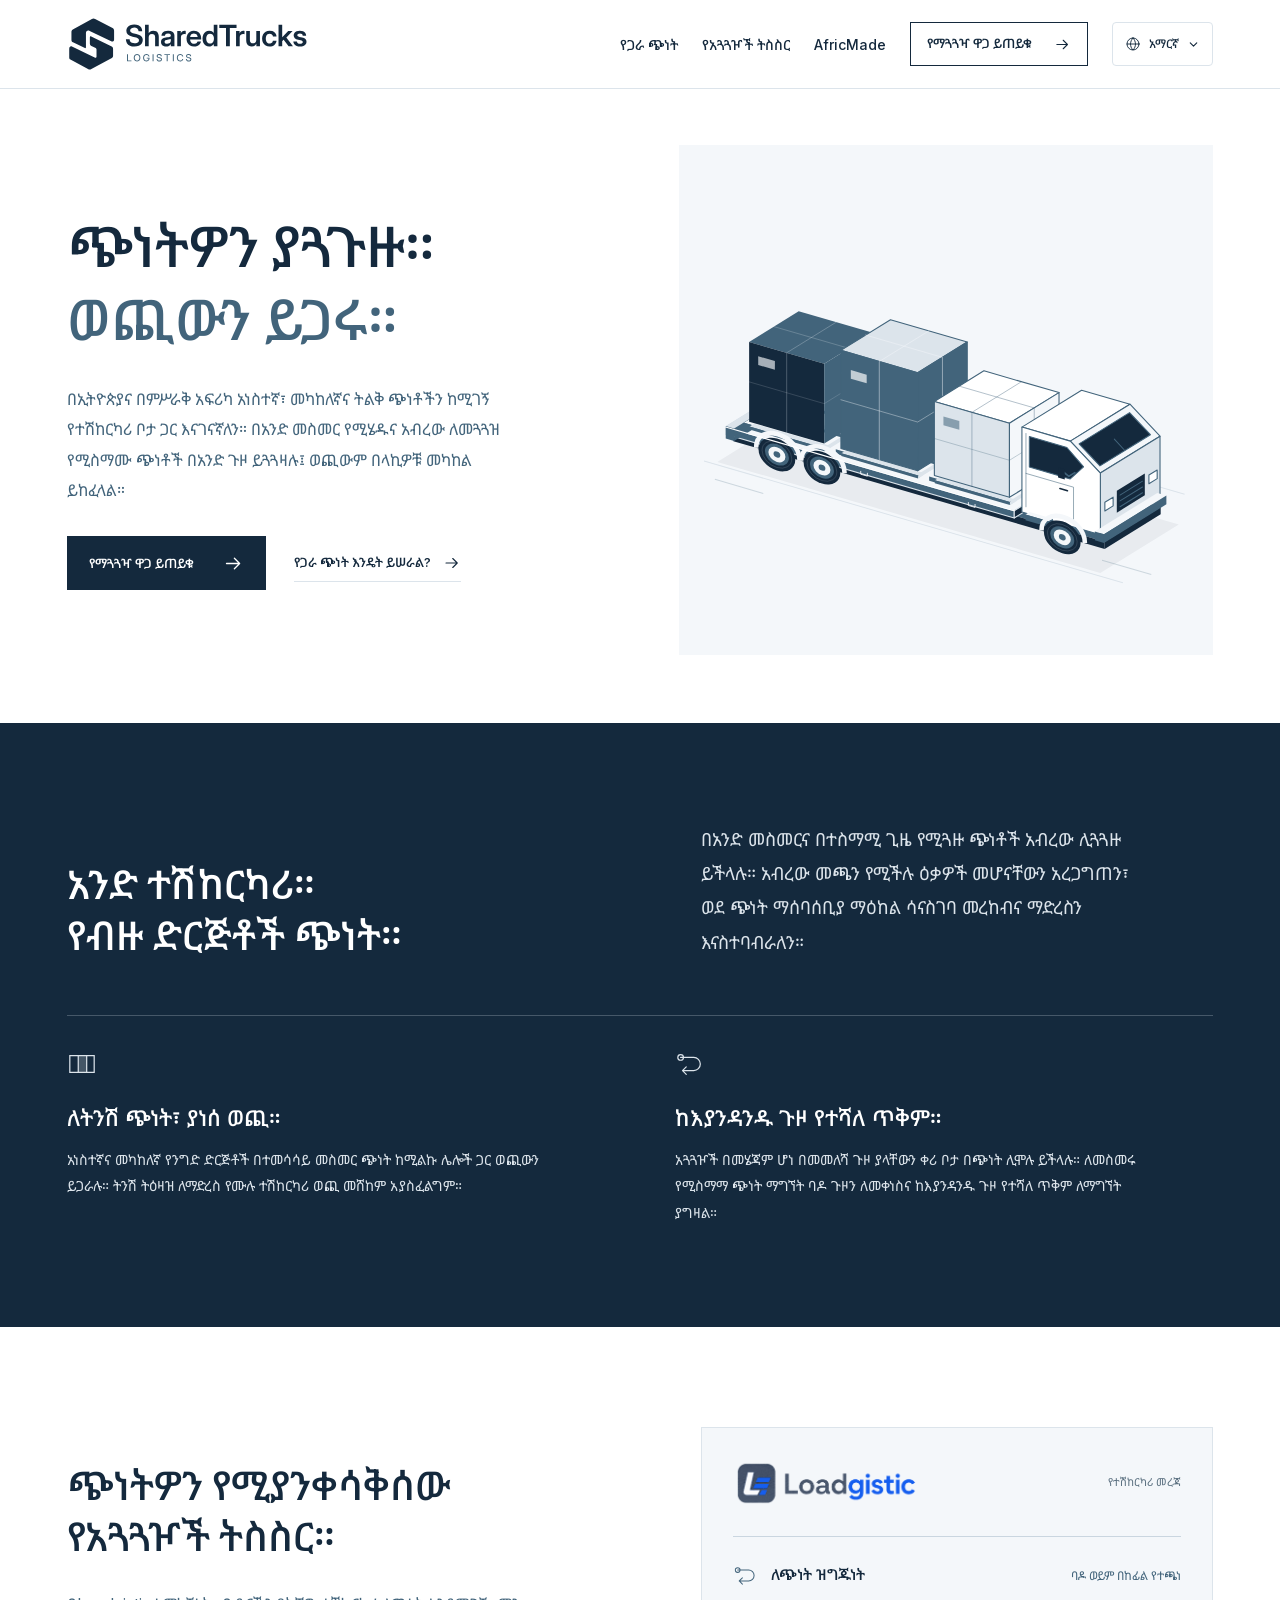
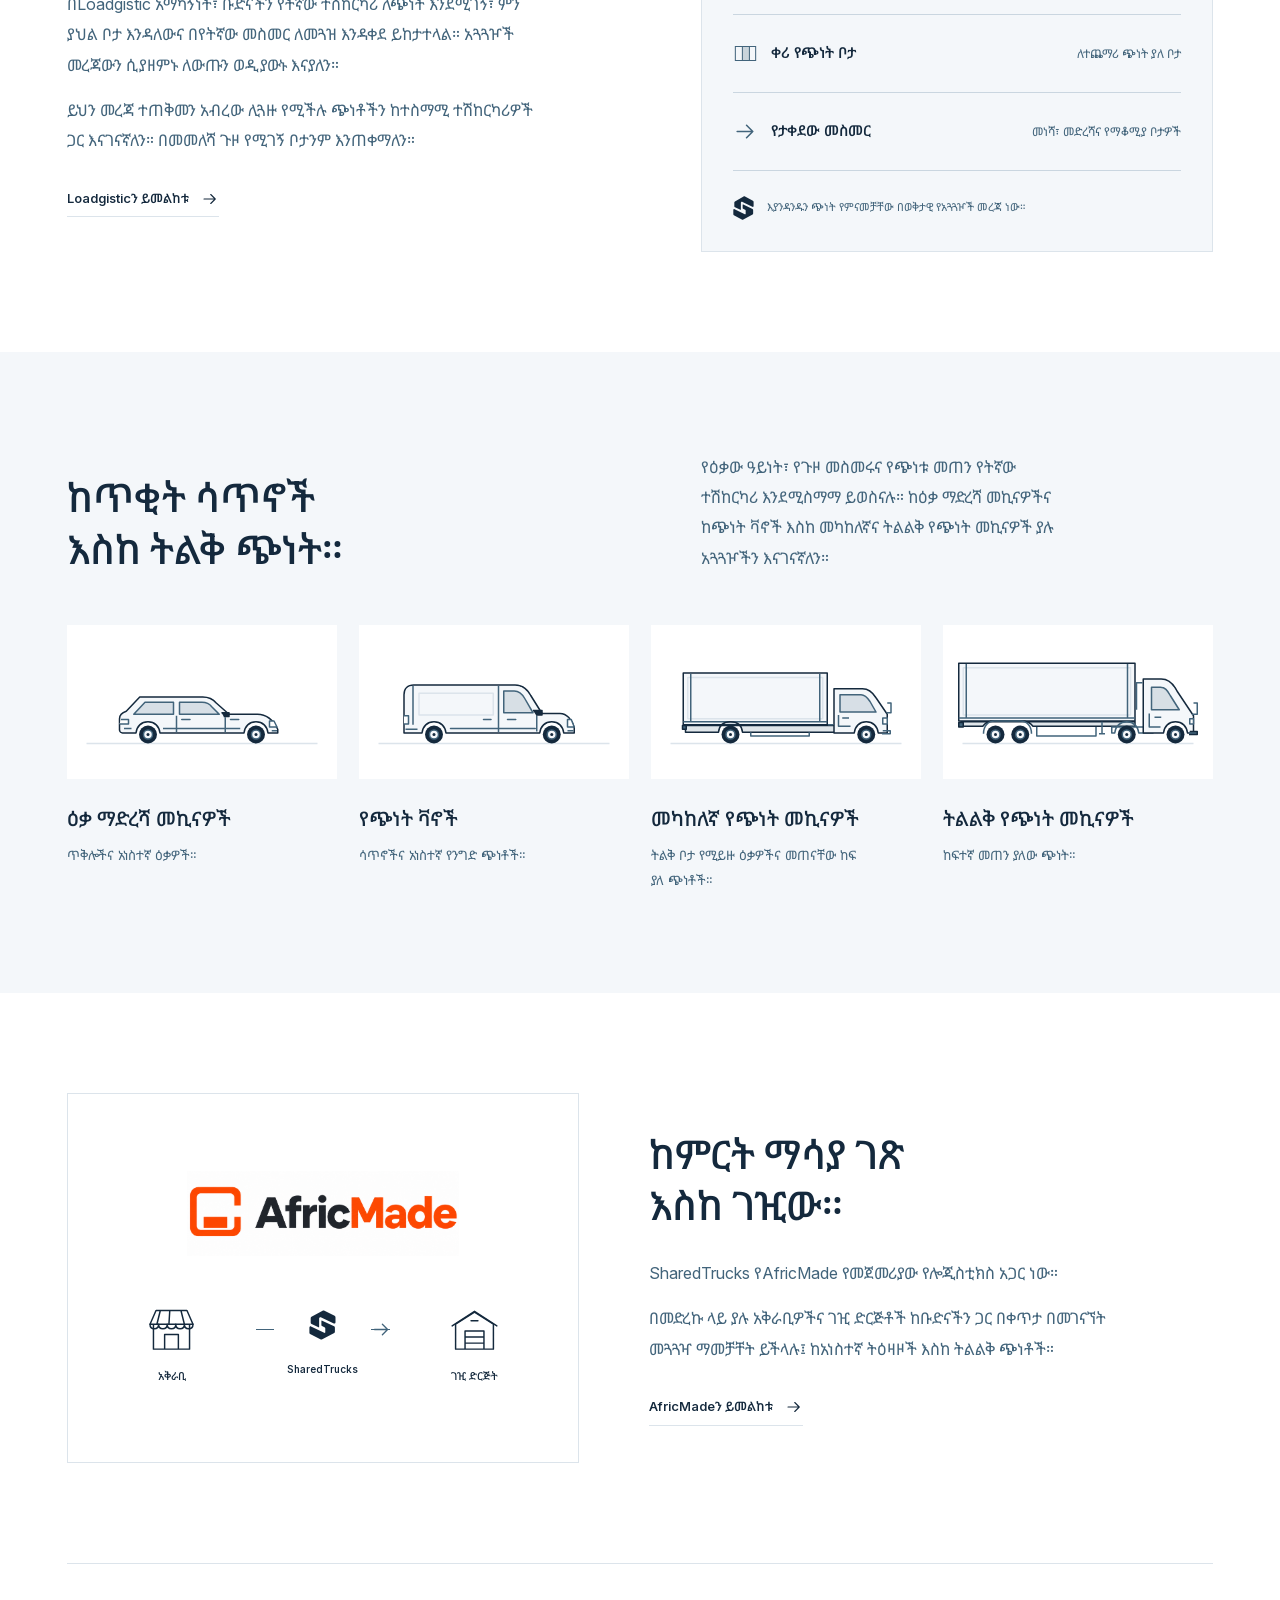
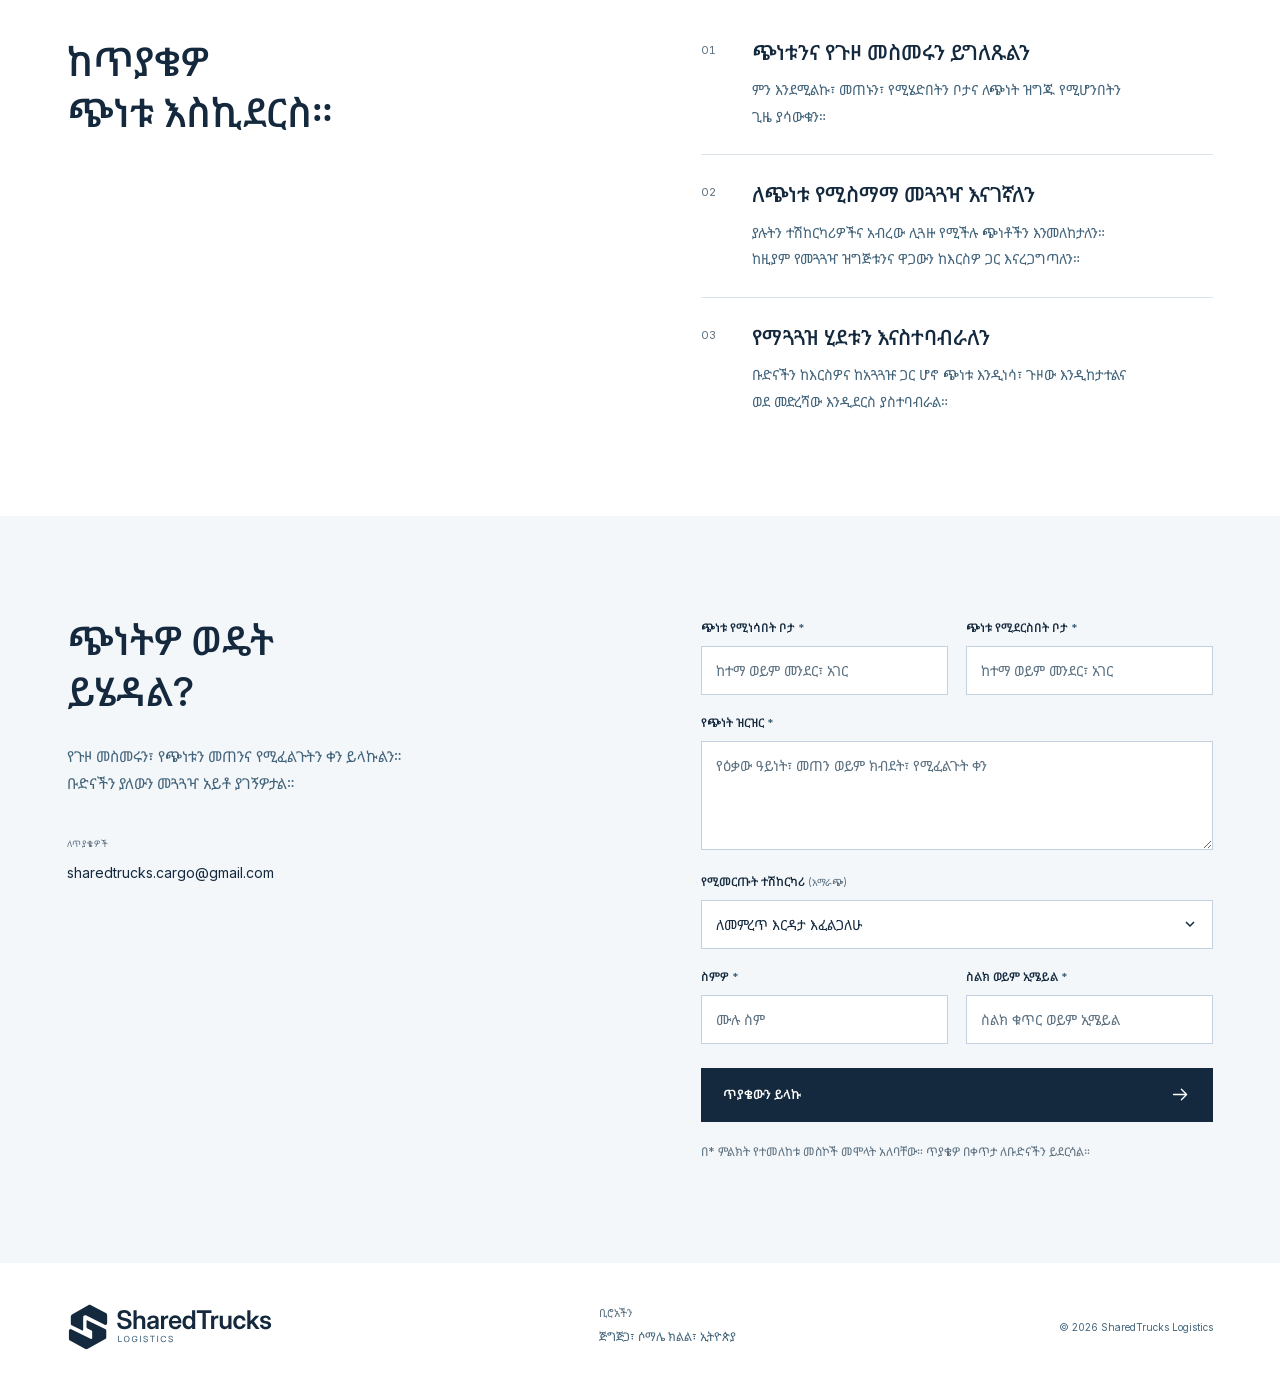
==== am/index.html @ f4285141 "Add Amharic and Afaan Oromoo pages with accessible language switching and localized forms" ====
<!doctype html>
<html lang="am" dir="ltr">
<head>
  <meta charset="utf-8">
  <meta name="viewport" content="width=device-width, initial-scale=1">
  <meta name="theme-color" content="#14293d">
  <meta name="description" content="በኢትዮጵያና በምሥራቅ አፍሪካ የጋራ ጭነት ማጓጓዣ። SharedTrucks አብረው ሊጓዙ የሚችሉ ጭነቶችን ከሚገኝ የተሽከርካሪ ቦታ ጋር በማገናኘት፣ የንግድ ድርጅቶች የማጓጓዣ ወጪን እንዲጋሩ ያስችላል።">
  <meta name="color-scheme" content="light">
  <meta property="og:type" content="website">
  <meta property="og:title" content="SharedTrucks Logistics — ጭነትዎን ያጓጉዙ። ወጪውን ይጋሩ።">
  <meta property="og:description" content="አብረው የሚጓዙ ጭነቶች። የሚጋሩት የማጓጓዣ ወጪ። በኢትዮጵያና በምሥራቅ አፍሪካ ጭነት የሚያንቀሳቅስ የአጓጓዦች ትስስር።">
  <meta property="og:url" content="https://sharedtrucks.com/am/">
  <meta property="og:locale" content="am_ET">
  <title>SharedTrucks Logistics — በምሥራቅ አፍሪካ የጋራ ጭነት ማጓጓዣ</title>
  <link rel="canonical" href="https://sharedtrucks.com/am/">
  <link rel="icon" href="../favicon.ico?v=refined-s-v2" sizes="16x16 32x32 48x48">
  <link rel="icon" href="../assets/favicon-32.png?v=refined-s-v2" type="image/png" sizes="32x32">
  <link rel="icon" href="../assets/favicon-s.svg" type="image/svg+xml" sizes="any">
  <link rel="apple-touch-icon" href="../apple-touch-icon.png?v=refined-s-v2" sizes="180x180">
  <link rel="manifest" href="../site.webmanifest?v=refined-s-v2">
  <meta name="apple-mobile-web-app-title" content="SharedTrucks">
  <link rel="preload" href="../assets/inter-variable.woff2" as="font" type="font/woff2" crossorigin>
  <link rel="preload" href="../assets/shared-truck-hero.svg" as="image" fetchpriority="high">
  <link rel="stylesheet" href="../styles.css?v=20261026-languages">
  <script type="application/json" id="site-copy">{"nav.open": "ማውጫውን ይክፈቱ", "nav.close": "ማውጫውን ይዝጉ", "validation.required": "እባክዎ ይህን መስክ ይሙሉ።", "validation.email": "እባክዎ ትክክለኛ የኢሜይል አድራሻ ያስገቡ።", "validation.invalid": "እባክዎ በዚህ መስክ ያስገቡትን መረጃ ያረጋግጡ።", "validation.tooLong": "እባክዎ ያስገቡትን ጽሑፍ ያሳጥሩ።", "form.check": "እባክዎ ምልክት የተደረገባቸውን መስኮች ያረጋግጡ።", "form.sendingButton": "እየተላከ ነው…", "form.unavailable": "የጥያቄ መላኪያ ቅጹ ለጊዜው አይሠራም። እባክዎ ቆይተው ይሞክሩ።", "validation.contact": "ልናገኝዎ የምንችልበትን ስልክ ቁጥር ወይም ኢሜይል ያስገቡ።", "form.vehicleFallback": "ለጭነቴ የሚስማማ ተሽከርካሪ ይምከሩኝ", "form.sending": "ጥያቄዎ እየተላከ ነው…", "form.success": "ጥያቄዎ ተልኳል። ቡድናችን ያገኝዎታል።", "form.setupError": "ጥያቄዎ አልተላከም። ቅጹ መልዕክቶችን ለመቀበል ገና አልተዘጋጀም። እባክዎ ቆይተው ይሞክሩ።", "form.error": "ጥያቄዎ መድረሱን ማረጋገጥ አልቻልንም። ያስገቡት መረጃ በቅጹ ውስጥ አለ። እባክዎ እንደገና ይሞክሩ።", "form.send": "ጥያቄውን ይላኩ"}</script><script src="../languages.js?v=20261026-languages" defer></script><script src="../site-config.js" defer></script>
  <script src="../script.js?v=20261026-languages" defer></script>
<link rel="alternate" hreflang="en" href="https://sharedtrucks.com/"><meta property="og:locale:alternate" content="en_US"><link rel="alternate" hreflang="am" href="https://sharedtrucks.com/am/"><link rel="alternate" hreflang="om" href="https://sharedtrucks.com/om/"><meta property="og:locale:alternate" content="om_ET"><link rel="alternate" hreflang="x-default" href="https://sharedtrucks.com/"><link rel="stylesheet" href="../languages.css?v=20261026-languages"><link rel="preload" href="../assets/noto-sans-ethiopic.woff" as="font" type="font/woff" crossorigin=""></head>
<body>
  <a class="skip-link" href="#main">ወደ ዋናው ይዘት ይሂዱ</a>
  <svg class="svg-definitions" xmlns="http://www.w3.org/2000/svg" aria-hidden="true">
    <symbol id="arrow-right" viewbox="0 0 24 24"><path d="M4 12h15m-6-6 6 6-6 6" fill="none" stroke="currentColor" stroke-width="1.5" stroke-linecap="round" stroke-linejoin="round"></path></symbol>
    <symbol id="space-icon" viewbox="0 0 32 32"><path d="M3 7h26v18H3zM12 7v18M21 7v18" fill="none" stroke="currentColor" stroke-width="1.3"></path><path d="M12 7h9v18h-9z" fill="currentColor" opacity=".24"></path></symbol>
    <symbol id="route-icon" viewbox="0 0 32 32"><path d="M6 9h14a7 7 0 0 1 0 14H8m4-4-4 4 4 4" fill="none" stroke="currentColor" stroke-width="1.3" stroke-linecap="round" stroke-linejoin="round"></path><circle cx="6" cy="9" r="3" fill="none" stroke="currentColor" stroke-width="1.3"></circle></symbol>
    <symbol id="team-icon" viewbox="0 0 32 32"><circle cx="12" cy="10" r="4" fill="none" stroke="currentColor" stroke-width="1.3"></circle><path d="M3 26v-3a9 9 0 0 1 18 0v3M22 7a4 4 0 0 1 0 8m3 4a8 8 0 0 1 4 7" fill="none" stroke="currentColor" stroke-width="1.3" stroke-linecap="round"></path></symbol>
  </svg>

  <header class="site-header">
    <div class="container header-inner">
      <a class="brand" href="#top" aria-label="የSharedTrucks Logistics ዋና ገጽ"><img src="../assets/logo.svg?v=refined-s-v2" width="329" height="84" alt="SharedTrucks Logistics"></a>
      <nav id="primary-nav" class="primary-nav" aria-label="ዋና ማውጫ">
        <a href="#shared-truckload">የጋራ ጭነት</a>
        <a href="#network">የአጓጓዦች ትስስር</a>
        <a href="#africmade">AfricMade</a>
        <a class="button button-small button-outline" href="#quote">የማጓጓዣ ዋጋ ይጠይቁ <svg class="arrow" aria-hidden="true"><use href="#arrow-right"></use></svg></a>
      </nav>
    <details class="language-switcher" data-language-switcher>
      <summary aria-label="ቋንቋ ይምረጡ: አማርኛ"><svg class="language-globe" viewbox="0 0 24 24" fill="none" aria-hidden="true"><circle cx="12" cy="12" r="9"></circle><path d="M3 12h18M12 3c5 5 5 13 0 18-5-5-5-13 0-18Z"></path></svg><span class="language-current" lang="am">አማርኛ</span><svg class="language-chevron" viewbox="0 0 16 16" fill="none" aria-hidden="true"><path d="m4 6 4 4 4-4"></path></svg></summary>
      <div class="language-options" aria-label="ቋንቋ ይምረጡ"><a href="../" lang="en" hreflang="en" data-language-link="en"><span>English</span><svg viewbox="0 0 20 20" fill="none" aria-hidden="true"><path d="m4 10 4 4 8-8"></path></svg></a><a href="../am/" lang="am" hreflang="am" data-language-link="am" aria-current="page"><span>አማርኛ</span><svg viewbox="0 0 20 20" fill="none" aria-hidden="true"><path d="m4 10 4 4 8-8"></path></svg></a><a href="../om/" lang="om" hreflang="om" data-language-link="om"><span>Afaan Oromoo</span><svg viewbox="0 0 20 20" fill="none" aria-hidden="true"><path d="m4 10 4 4 8-8"></path></svg></a></div>
    </details><button id="nav-toggle" class="nav-toggle" type="button" aria-expanded="false" aria-controls="primary-nav" aria-label="ማውጫውን ይክፈቱ"><span></span><span></span></button>
      </div>
  </header>

  <main id="main">
    <section id="top" class="hero" aria-labelledby="hero-title">
      <div class="container hero-grid">
        <div class="hero-copy">
          <h1 id="hero-title">ጭነትዎን ያጓጉዙ።<br><span>ወጪውን ይጋሩ።</span></h1>
          <p class="hero-description">በኢትዮጵያና በምሥራቅ አፍሪካ አነስተኛ፣ መካከለኛና ትልቅ ጭነቶችን ከሚገኝ የተሽከርካሪ ቦታ ጋር እናገናኛለን። በአንድ መስመር የሚሄዱና አብረው ለመጓጓዝ የሚስማሙ ጭነቶች በአንድ ጉዞ ይጓጓዛሉ፤ ወጪውም በላኪዎቹ መካከል ይከፈላል።</p>
          <div class="hero-actions">
            <a class="button" href="#quote">የማጓጓዣ ዋጋ ይጠይቁ <svg class="arrow" aria-hidden="true"><use href="#arrow-right"></use></svg></a>
            <a class="text-link" href="#shared-truckload">የጋራ ጭነት እንዴት ይሠራል? <svg class="arrow" aria-hidden="true"><use href="#arrow-right"></use></svg></a>
          </div>
        </div>
        <figure class="hero-art">
          <img src="../assets/shared-truck-hero.svg" width="640" height="520" alt="የሦስት የተለያዩ ላኪዎች ጭነት በአንድ የጭነት መኪና ላይ" fetchpriority="high" decoding="async">
        </figure>
      </div>
    </section>

    <section id="shared-truckload" class="shared-section section" aria-labelledby="shared-title">
      <div class="container">
        <div class="shared-intro">
          <div>
            <h2 id="shared-title">አንድ ተሽከርካሪ።<br>የብዙ ድርጅቶች ጭነት።</h2>
          </div>
          <p class="shared-description">በአንድ መስመርና በተስማሚ ጊዜ የሚጓዙ ጭነቶች አብረው ሊጓጓዙ ይችላሉ። አብረው መጫን የሚችሉ ዕቃዎች መሆናቸውን አረጋግጠን፣ ወደ ጭነት ማሰባሰቢያ ማዕከል ሳናስገባ መረከብና ማድረስን እናስተባብራለን።</p>
        </div>
        <div class="benefit-grid">
          <article>
            <svg class="benefit-icon" aria-hidden="true"><use href="#space-icon"></use></svg>
            <h3>ለትንሽ ጭነት፣ ያነሰ ወጪ።</h3>
            <p>አነስተኛና መካከለኛ የንግድ ድርጅቶች በተመሳሳይ መስመር ጭነት ከሚልኩ ሌሎች ጋር ወጪውን ይጋራሉ። ትንሽ ትዕዛዝ ለማድረስ የሙሉ ተሽከርካሪ ወጪ መሸከም አያስፈልግም።</p>
          </article>
          <article>
            <svg class="benefit-icon" aria-hidden="true"><use href="#route-icon"></use></svg>
            <h3>ከእያንዳንዱ ጉዞ የተሻለ ጥቅም።</h3>
            <p>አጓጓዦች በመሄጃም ሆነ በመመለሻ ጉዞ ያላቸውን ቀሪ ቦታ በጭነት ሊሞሉ ይችላሉ። ለመስመሩ የሚስማማ ጭነት ማግኘት ባዶ ጉዞን ለመቀነስና ከእያንዳንዱ ጉዞ የተሻለ ጥቅም ለማግኘት ያግዛል።</p>
          </article>
        </div>
      </div>
    </section>

    <section id="network" class="network-section section" aria-labelledby="network-title">
      <div class="container network-grid">
        <div class="network-copy">
          <h2 id="network-title">ጭነትዎን የሚያንቀሳቅሰው<br>የአጓጓዦች ትስስር።</h2>
          <p>በLoadgistic አማካኝነት፣ ቡድናችን የትኛው ተሽከርካሪ ለጭነት እንደሚገኝ፣ ምን ያህል ቦታ እንዳለውና በየትኛው መስመር ለመጓዝ እንዳቀደ ይከታተላል። አጓጓዦች መረጃውን ሲያዘምኑ ለውጡን ወዲያውኑ እናያለን።</p>
          <p>ይህን መረጃ ተጠቅመን አብረው ሊጓዙ የሚችሉ ጭነቶችን ከተስማሚ ተሽከርካሪዎች ጋር እናገናኛለን። በመመለሻ ጉዞ የሚገኝ ቦታንም እንጠቀማለን።</p>
          <a class="text-link" href="https://loadgistic.com/" target="_blank" rel="noopener noreferrer" aria-label="Loadgisticን ይመልከቱ (በአዲስ ትር ይከፈታል)">Loadgisticን ይመልከቱ <svg class="arrow" aria-hidden="true"><use href="#arrow-right"></use></svg></a>
        </div>
        <figure class="capacity-panel" aria-labelledby="capacity-caption">
          <div class="capacity-panel-head"><img src="../assets/loadgistic-logo.webp" width="1510" height="390" alt="Loadgistic" loading="lazy"><span>የተሽከርካሪ መረጃ</span></div>
          <dl class="capacity-fields">
            <div><dt><svg aria-hidden="true"><use href="#route-icon"></use></svg>ለጭነት ዝግጁነት</dt><dd>ባዶ ወይም በከፊል የተጫነ</dd></div>
            <div><dt><svg aria-hidden="true"><use href="#space-icon"></use></svg>ቀሪ የጭነት ቦታ</dt><dd>ለተጨማሪ ጭነት ያለ ቦታ</dd></div>
            <div><dt><svg aria-hidden="true"><use href="#arrow-right"></use></svg>የታቀደው መስመር</dt><dd>መነሻ፣ መድረሻና የማቆሚያ ቦታዎች</dd></div>
          </dl>
          <figcaption id="capacity-caption"><img src="../assets/logo-mark.svg" width="272" height="308" alt="" loading="lazy"><span>እያንዳንዱን ጭነት የምናመቻቸው በወቅታዊ የአጓጓዦች መረጃ ነው።</span></figcaption>
        </figure>
      </div>
    </section>

    <section id="vehicles" class="vehicles-section section" aria-labelledby="vehicles-title">
      <div class="container">
        <div class="section-intro">
          <div>
            <h2 id="vehicles-title">ከጥቂት ሳጥኖች<br>እስከ ትልቅ ጭነት።</h2>
          </div>
          <p>የዕቃው ዓይነት፣ የጉዞ መስመሩና የጭነቱ መጠን የትኛው ተሽከርካሪ እንደሚስማማ ይወስናሉ። ከዕቃ ማድረሻ መኪናዎችና ከጭነት ቫኖች እስከ መካከለኛና ትልልቅ የጭነት መኪናዎች ያሉ አጓጓዦችን እናገናኛለን።</p>
        </div>
        <div class="vehicle-grid">
          <article class="vehicle">
            <div class="vehicle-image"><img src="../assets/vehicle-car.svg" width="360" height="180" alt="ከጎን የተሳለ የዕቃ ማድረሻ መኪና" loading="lazy" decoding="async"></div>
            <h3>ዕቃ ማድረሻ መኪናዎች</h3><p>ጥቅሎችና አነስተኛ ዕቃዎች።</p>
          </article>
          <article class="vehicle">
            <div class="vehicle-image"><img src="../assets/vehicle-van.svg" width="360" height="180" alt="ከጎን የተሳለ የጭነት ቫን" loading="lazy" decoding="async"></div>
            <h3>የጭነት ቫኖች</h3><p>ሳጥኖችና አነስተኛ የንግድ ጭነቶች።</p>
          </article>
          <article class="vehicle">
            <div class="vehicle-image"><img src="../assets/vehicle-medium.svg" width="360" height="180" alt="ከጎን የተሳለ መካከለኛ የጭነት መኪና" loading="lazy" decoding="async"></div>
            <h3>መካከለኛ የጭነት መኪናዎች</h3><p>ትልቅ ቦታ የሚይዙ ዕቃዎችና መጠናቸው ከፍ ያለ ጭነቶች።</p>
          </article>
          <article class="vehicle">
            <div class="vehicle-image"><img src="../assets/vehicle-large.svg" width="360" height="180" alt="ከጎን የተሳለ ትልቅ የጭነት መኪና" loading="lazy" decoding="async"></div>
            <h3>ትልልቅ የጭነት መኪናዎች</h3><p>ከፍተኛ መጠን ያለው ጭነት።</p>
          </article>
        </div>
      </div>
    </section>

    <section id="africmade" class="commerce-section section" aria-labelledby="commerce-title">
      <div class="container commerce-grid">
        <div class="commerce-visual">
          <div class="commerce-brand"><img src="../assets/africmade-logo.webp" width="1942" height="809" alt="AfricMade" loading="lazy"></div>
          <div class="trade-route" aria-label="SharedTrucks በአቅራቢውና በገዢው ድርጅት መካከል መጓጓዣን ያስተባብራል">
            <div class="trade-party"><svg viewbox="0 0 64 64" aria-hidden="true"><path d="M11 27h42v29H11zM7 27l7-16h36l7 16M7 27h50M24 56V39h16v17M19 11l-4 16m15-16-1 16m14-16 4 16"></path><path d="M7 27c0 7 10 7 10 0 0 7 10 7 10 0 0 7 10 7 10 0 0 7 10 7 10 0 0 7 10 7 10 0"></path></svg><span>አቅራቢ</span></div>
            <div class="trade-connection"><span class="trade-line" aria-hidden="true"></span><div class="trade-carrier"><img src="../assets/logo-mark.svg" width="272" height="308" alt="" loading="lazy"><span>SharedTrucks</span></div><svg class="arrow" aria-hidden="true"><use href="#arrow-right"></use></svg></div>
            <div class="trade-party"><svg viewbox="0 0 64 64" aria-hidden="true"><path d="M10 56V27l22-14 22 14v29H10ZM21 56V35h22v21M21 42h22m-22 7h22M28 23h8"></path><path d="M6 29 32 12l26 17"></path></svg><span>ገዢ ድርጅት</span></div>
          </div>
        </div>
        <div class="commerce-copy">
          <h2 id="commerce-title">ከምርት ማሳያ ገጽ<br>እስከ ገዢው።</h2>
          <p>SharedTrucks የAfricMade የመጀመሪያው የሎጂስቲክስ አጋር ነው።</p>
          <p>በመድረኩ ላይ ያሉ አቅራቢዎችና ገዢ ድርጅቶች ከቡድናችን ጋር በቀጥታ በመገናኘት መጓጓዣ ማመቻቸት ይችላሉ፤ ከአነስተኛ ትዕዛዞች እስከ ትልልቅ ጭነቶች።</p>
          <a class="text-link" href="https://africmade.com/" target="_blank" rel="noopener noreferrer" aria-label="AfricMadeን ይመልከቱ (በአዲስ ትር ይከፈታል)">AfricMadeን ይመልከቱ <svg class="arrow" aria-hidden="true"><use href="#arrow-right"></use></svg></a>
        </div>
      </div>
    </section>

    <section id="how-it-works" class="process-section" aria-labelledby="process-title">
      <div class="container process-layout">
        <div class="process-intro">
          <h2 id="process-title">ከጥያቄዎ<br>ጭነቱ እስኪደርስ።</h2>
        </div>
        <ol class="process-list">
          <li><span class="step-number" aria-hidden="true">01</span><div><h3>ጭነቱንና የጉዞ መስመሩን ይግለጹልን</h3><p>ምን እንደሚልኩ፣ መጠኑን፣ የሚሄድበትን ቦታና ለጭነት ዝግጁ የሚሆንበትን ጊዜ ያሳውቁን።</p></div></li>
          <li><span class="step-number" aria-hidden="true">02</span><div><h3>ለጭነቱ የሚስማማ መጓጓዣ እናገኛለን</h3><p>ያሉትን ተሽከርካሪዎችና አብረው ሊጓዙ የሚችሉ ጭነቶችን እንመለከታለን። ከዚያም የመጓጓዣ ዝግጅቱንና ዋጋውን ከእርስዎ ጋር እናረጋግጣለን።</p></div></li>
          <li><span class="step-number" aria-hidden="true">03</span><div><h3>የማጓጓዝ ሂደቱን እናስተባብራለን</h3><p>ቡድናችን ከእርስዎና ከአጓጓዡ ጋር ሆኖ ጭነቱ እንዲነሳ፣ ጉዞው እንዲከታተልና ወደ መድረሻው እንዲደርስ ያስተባብራል።</p></div></li>
        </ol>
      </div>
    </section>

    <section id="quote" class="quote-section section" aria-labelledby="quote-title">
      <div class="container quote-grid">
        <div class="quote-copy">
          <h2 id="quote-title">ጭነትዎ ወዴት<br>ይሄዳል?</h2>
          <p>የጉዞ መስመሩን፣ የጭነቱን መጠንና የሚፈልጉትን ቀን ይላኩልን። ቡድናችን ያለውን መጓጓዣ አይቶ ያገኝዎታል።</p>
          <div class="quote-contact"><span>ለጥያቄዎች</span><p>sharedtrucks.cargo@gmail.com</p></div>
        </div>
        <div class="quote-form-wrap">
          <form id="quote-form">
            <input id="botcheck" class="form-honeypot" name="botcheck" type="checkbox" tabindex="-1" autocomplete="off" aria-hidden="true">
            <div class="form-row">
              <div class="field">
                <label for="pickup">ጭነቱ የሚነሳበት ቦታ <span class="required" aria-hidden="true">*</span></label>
                <input id="pickup" name="pickup" type="text" placeholder="ከተማ ወይም መንደር፣ አገር" autocomplete="off" maxlength="120" required>
              </div>
              <div class="field">
                <label for="destination">ጭነቱ የሚደርስበት ቦታ <span class="required" aria-hidden="true">*</span></label>
                <input id="destination" name="destination" type="text" placeholder="ከተማ ወይም መንደር፣ አገር" autocomplete="off" maxlength="120" required>
              </div>
            </div>
            <div class="field">
              <label for="details">የጭነት ዝርዝር <span class="required" aria-hidden="true">*</span></label>
              <textarea id="details" name="details" rows="3" placeholder="የዕቃው ዓይነት፣ መጠን ወይም ክብደት፣ የሚፈልጉት ቀን" maxlength="2500" required></textarea>
            </div>
            <div class="field">
              <label for="vehicle">የሚመርጡት ተሽከርካሪ <span class="optional">(አማራጭ)</span></label>
              <select id="vehicle" name="vehicle">
                <option value="Help me choose">ለመምረጥ እርዳታ እፈልጋለሁ</option>
                <option value="Courier car">ዕቃ ማድረሻ መኪና</option>
                <option value="Cargo van">የጭነት ቫን</option>
                <option value="Medium truck">መካከለኛ የጭነት መኪና</option>
                <option value="Large truck">ትልቅ የጭነት መኪና</option>
              </select>
            </div>
            <div class="form-row">
              <div class="field">
                <label for="name">ስምዎ <span class="required" aria-hidden="true">*</span></label>
                <input id="name" name="name" type="text" placeholder="ሙሉ ስም" autocomplete="name" maxlength="120" required>
              </div>
              <div class="field">
                <label for="contact">ስልክ ወይም ኢሜይል <span class="required" aria-hidden="true">*</span></label>
                <input id="contact" name="contact" type="text" placeholder="ስልክ ቁጥር ወይም ኢሜይል" autocomplete="email" maxlength="180" required>
              </div>
            </div>
            <button id="quote-submit" class="button submit-button" type="submit" disabled><span id="quote-submit-label" data-submit-label>ጥያቄውን ይላኩ</span><svg class="arrow" aria-hidden="true"><use href="#arrow-right"></use></svg></button>
            <p class="field-key">በ* ምልክት የተመለከቱ መስኮች መሞላት አለባቸው። ጥያቄዎ በቀጥታ ለቡድናችን ይደርሳል።</p>
            <p id="form-status" class="form-status" role="status" aria-live="polite" tabindex="-1"></p>
            <noscript><p class="form-note">በዚህ ቅጽ ጥያቄዎን ለመላክ JavaScriptን ያብሩ።</p></noscript>
          </form>
        </div>
      </div>
    </section>
  </main>

  <footer class="site-footer">
    <div class="container footer-inner">
      <a class="brand footer-brand" href="#top" aria-label="የSharedTrucks Logistics ዋና ገጽ"><img src="../assets/logo.svg?v=refined-s-v2" width="329" height="84" alt="SharedTrucks Logistics"></a>
      <div class="footer-office"><span class="footer-label">ቢሮአችን</span><p>ጅግጅጋ፣ ሶማሌ ክልል፣ ኢትዮጵያ</p></div>
      <p class="copyright">© <span id="copyright-year">2026</span> SharedTrucks Logistics</p>
    </div>
  </footer>
</body>
</html>
---- styles.css ----
@font-face {
  font-family: Inter;
  src: url("assets/inter-variable.woff2") format("woff2");
  font-weight: 100 900;
  font-style: normal;
  font-display: swap;
}

:root {
  --navy: #14293d;
  --slate: #42647b;
  --muted: #5c7181;
  --paper: #f4f7fa;
  --line: #dce4eb;
  --white: #fff;
  --content: 1312px;
  --gutter: clamp(24px, 5.2vw, 80px);
  color: var(--navy);
  background: var(--white);
  font-family: Inter, Arial, sans-serif;
  font-synthesis: none;
  font-feature-settings: "liga" 1, "calt" 1;
  text-rendering: optimizeLegibility;
  -webkit-font-smoothing: antialiased;
}

*, *::before, *::after { box-sizing: border-box; }
html { scroll-behavior: smooth; scroll-padding-top: 108px; }
body { margin: 0; }
button, input, textarea, select { font: inherit; }
button, a, input, textarea, select { -webkit-tap-highlight-color: transparent; }
button, a { touch-action: manipulation; }
button { cursor: pointer; }
a { color: inherit; text-decoration: none; }
img { display: block; max-width: 100%; height: auto; }
figure, p, h1, h2, h3 { margin: 0; }
p { color: var(--slate); font-size: 16px; line-height: 1.75; letter-spacing: -.012em; }
h1, h2, h3 { font-weight: 530; text-wrap: balance; }
h1 { font-size: clamp(52px, 5.35vw, 80px); line-height: 1.04; letter-spacing: -.055em; }
h2 { font-size: clamp(36px, 3.85vw, 56px); line-height: 1.1; letter-spacing: -.045em; }
h3 { font-size: 21px; line-height: 1.3; letter-spacing: -.03em; }
[hidden] { display: none !important; }
:focus-visible { outline: 3px solid var(--slate); outline-offset: 5px; }
::selection { background: var(--line); color: var(--navy); }
.container { width: min(calc(100% - var(--gutter) * 2), var(--content)); margin-inline: auto; }
.section { padding-block: 100px; }
.eyebrow { display: flex; align-items: center; gap: 10px; font-size: 10px; line-height: 1.6; font-weight: 600; letter-spacing: .12em; text-transform: uppercase; margin-bottom: 25px; }
.label-square { display: block; width: 5px; height: 5px; flex-shrink: 0; background: var(--slate); }
.svg-definitions { position: absolute; width: 0; height: 0; overflow: hidden; }
.arrow { width: 21px; height: 21px; flex-shrink: 0; }
.button { display: inline-flex; justify-content: space-between; align-items: center; gap: 29px; min-height: 54px; padding: 15px 21px; border: 1px solid var(--navy); border-radius: 0; background: var(--navy); color: var(--white); font-size: 13px; line-height: 1.5; font-weight: 550; letter-spacing: -.01em; transition: background .18s, border-color .18s, color .18s; }
.button:hover { background: var(--slate); border-color: var(--slate); }
.button:disabled { opacity: .55; cursor: wait; }
.button-small { min-height: 44px; padding: 10px 16px; gap: 22px; font-size: 12px; }
.button-small .arrow { width: 17px; height: 17px; }
.button-outline { background: transparent; color: var(--navy); }
.button-outline:hover { background: var(--navy); color: var(--white); border-color: var(--navy); }
.text-link { display: inline-flex; align-items: center; gap: 12px; padding: 8px 0; border-bottom: 1px solid var(--line); font-size: 12px; line-height: 1.5; font-weight: 550; white-space: nowrap; }
.text-link .arrow { width: 18px; height: 18px; transition: transform .18s; }
.text-link:hover { border-color: var(--navy); }
.text-link:hover .arrow { transform: translateX(3px); }
.skip-link { position: fixed; top: 12px; left: 20px; transform: translateY(-180%); z-index: 100; padding: 12px 20px; background: var(--navy); color: var(--white); }
.skip-link:focus { transform: translateY(0); }

.site-header { position: sticky; top: 0; z-index: 20; background: var(--white); border-bottom: 1px solid var(--line); }
.header-inner { min-height: 88px; display: flex; align-items: center; justify-content: space-between; gap: 28px; }
.brand { display: block; flex-shrink: 0; width: 244px; }
.brand img { width: 100%; height: auto; }
.primary-nav { display: flex; align-items: center; gap: 32px; }
.primary-nav > a:not(.button) { font-size: 12px; font-weight: 500; padding-block: 12px; transition: color .18s; }
.primary-nav > a:not(.button):hover { color: var(--slate); }
.nav-toggle { display: none; }

.hero { padding-block: 56px 68px; overflow: hidden; }
.hero-grid { display: grid; grid-template-columns: 1.11fr 1fr; gap: 20px; align-items: center; min-height: 510px; }
.hero-copy { position: relative; z-index: 1; padding-block: 24px; }
.hero .eyebrow { margin-bottom: 28px; }
.hero h1 { white-space: nowrap; }
.hero h1 span { color: var(--slate); }
.hero-description { max-width: 435px; font-size: 16px; line-height: 1.8; margin-top: 28px; }
.hero-actions { display: flex; align-items: center; flex-wrap: wrap; gap: 20px 28px; margin-top: 31px; }
.hero-art { position: relative; align-self: stretch; display: flex; flex-direction: column; justify-content: center; min-width: 0; background: var(--paper); }
.hero-art > img { width: 100%; flex: 1; object-fit: contain; min-height: 0; }
.hero-art figcaption { display: flex; align-items: center; justify-content: center; gap: 11px; color: var(--slate); font-size: 10px; line-height: 1.5; padding: 12px 20px 25px; }
.load-key { display: inline-flex; gap: 3px; }
.load-key i { width: 7px; height: 7px; background: var(--navy); }
.load-key i:nth-child(2) { background: var(--slate); }
.load-key i:nth-child(3) { background: var(--line); border: 1px solid var(--muted); }

.shared-section { background: var(--navy); color: var(--white); }
.shared-intro { display: grid; grid-template-columns: 1.1fr 1fr; gap: 70px; align-items: end; }
.shared-section .eyebrow { color: var(--line); }
.shared-section .label-square { background: var(--line); }
.shared-description { color: var(--line); max-width: 455px; font-size: 18px; line-height: 1.75; padding-bottom: 3px; }
.benefit-grid { display: grid; grid-template-columns: repeat(2, minmax(0,1fr)); gap: 70px; margin-top: 52px; border-top: 1px solid rgba(220,228,235,.25); padding-top: 33px; }
.benefit-icon { display: block; width: 30px; height: 30px; color: var(--line); margin-bottom: 23px; }
.benefit-grid h3 { font-size: 22px; letter-spacing: -.025em; }
.benefit-grid p { color: var(--line); font-size: 14px; line-height: 1.8; margin-top: 12px; max-width: 480px; }

.network-grid, .commerce-grid { display: grid; grid-template-columns: 1.1fr 1fr; align-items: center; gap: 70px; }
.network-copy, .commerce-copy { min-width: 0; }
.network-copy > p, .commerce-copy > p { max-width: 470px; margin-top: 25px; font-size: 16px; line-height: 1.8; }
.network-copy > p + p, .commerce-copy > p + p { margin-top: 15px; }
.network-copy .text-link, .commerce-copy .text-link { margin-top: 25px; }
.capacity-panel { min-width: 0; padding: 31px; border: 1px solid var(--line); background: var(--paper); }
.capacity-panel-head { display: flex; align-items: center; justify-content: space-between; gap: 20px; }
.capacity-panel-head img { width: 183px; height: auto; }
.capacity-panel-head > span { color: var(--muted); font-size: 10px; line-height: 1.5; text-align: right; }
.capacity-fields { margin: 30px 0 25px; border-top: 1px solid #cad6e0; }
.capacity-fields > div { display: grid; grid-template-columns: minmax(0,1fr) minmax(0,1fr); align-items: center; gap: 18px; padding-block: 26px; border-bottom: 1px solid #cad6e0; }
.capacity-fields dt { display: flex; align-items: center; gap: 13px; font-size: 15px; line-height: 1.5; font-weight: 550; }
.capacity-fields dt svg { width: 25px; height: 25px; color: var(--slate); flex-shrink: 0; }
.capacity-fields dd { margin: 0; color: var(--slate); font-size: 12px; line-height: 1.6; text-align: right; }
.capacity-panel figcaption { display: flex; align-items: center; gap: 13px; color: var(--slate); font-size: 11px; line-height: 1.6; }
.capacity-panel figcaption img { width: 21px; height: auto; }
.vehicles-section { background: var(--paper); }
.vehicles-section .vehicle-image { background: var(--white); }
.commerce-grid { grid-template-columns: 1fr 1.1fr; }
.commerce-visual { min-width: 0; min-height: 370px; display: flex; flex-direction: column; justify-content: center; padding: 40px 30px; border: 1px solid var(--line); background: var(--white); }
.commerce-brand { position: relative; width: 272px; max-width: 100%; height: 85px; overflow: hidden; margin-inline: auto; }
.commerce-brand img { position: absolute; width: 120%; max-width: none; height: auto; left: -10%; top: 50%; transform: translateY(-50%); }
.trade-route { display: grid; grid-template-columns: 86px minmax(0,1fr) 86px; align-items: start; gap: 10px; margin-top: 45px; }
.trade-party { display: flex; flex-direction: column; align-items: center; gap: 13px; }
.trade-party svg { width: 55px; height: 55px; fill: none; stroke: var(--navy); stroke-width: 1.7; stroke-linecap: round; stroke-linejoin: round; }
.trade-party > span { font-size: 12px; line-height: 1.4; text-align: center; font-weight: 500; }
.trade-connection { position: relative; display: flex; align-items: flex-start; justify-content: center; height: 84px; }
.trade-line { position: absolute; left: 0; right: 0; top: 28px; height: 1px; background: var(--slate); }
.trade-carrier { position: relative; z-index: 1; display: flex; flex-direction: column; align-items: center; padding: 9px 13px 0; background: var(--white); }
.trade-carrier img { width: 27px; height: auto; }
.trade-carrier > span { margin-top: 22px; font-size: 10px; line-height: 1.4; font-weight: 550; }
.trade-connection > .arrow { position: absolute; top: 18px; right: -2px; width: 21px; height: 21px; color: var(--slate); }

.section-intro { display: grid; grid-template-columns: 1.1fr 1fr; gap: 70px; align-items: end; }
.section-intro > p { max-width: 360px; font-size: 16px; padding-bottom: 3px; }
.vehicle-grid { display: grid; grid-template-columns: repeat(4,minmax(0,1fr)); gap: 22px; margin-top: 49px; }
.vehicle { min-width: 0; }
.vehicle-image { background: var(--paper); margin-bottom: 25px; padding-block: 12px 7px; }
.vehicle-image img { width: 100%; height: auto; }
.vehicle h3 { font-size: 20px; }
.vehicle p { margin-top: 9px; font-size: 13px; line-height: 1.7; max-width: 220px; }

.process-section { padding-bottom: 100px; }
.process-layout { display: grid; grid-template-columns: 1.1fr 1fr; gap: 70px; border-top: 1px solid var(--line); padding-top: 73px; }
.process-intro h2 { font-size: clamp(34px,3.3vw,48px); }
.process-list { margin: 0; padding: 0; list-style: none; }
.process-list li { display: flex; align-items: flex-start; gap: 27px; padding-block: 24px; border-top: 1px solid var(--line); }
.process-list li:first-child { border-top: 0; padding-top: 0; }
.process-list li:last-child { padding-bottom: 0; }
.step-number { min-width: 24px; padding-top: 5px; color: var(--muted); font-size: 11px; line-height: 1.5; font-variant-numeric: tabular-nums; }
.process-list h3 { font-size: 21px; }
.process-list p { margin-top: 9px; font-size: 14px; line-height: 1.75; max-width: 380px; }

.quote-section { background: var(--paper); }
.quote-grid { display: grid; grid-template-columns: 1.1fr 1fr; gap: 70px; }
.quote-copy > p:not(.eyebrow) { max-width: 340px; margin-top: 24px; font-size: 15px; line-height: 1.8; }
.quote-contact { margin-top: 40px; }
.quote-contact > span { display: block; color: var(--muted); text-transform: uppercase; letter-spacing: .11em; font-size: 9px; margin-bottom: 10px; }
.quote-contact p { color: var(--navy); font-size: 14px; line-height: 1.6; overflow-wrap: anywhere; }
.quote-form-wrap { min-width: 0; padding-top: 3px; }
#quote-form { display: grid; gap: 19px; }
.form-honeypot { display: none !important; }
.form-row { display: grid; grid-template-columns: minmax(0,1fr) minmax(0,1fr); gap: 18px; }
.field { min-width: 0; }
.field label { display: block; margin-bottom: 9px; font-size: 12px; font-weight: 550; line-height: 1.5; }
.optional { color: var(--muted); font-weight: 400; font-size: 10px; }
.required { color: var(--slate); font-size: 11px; }
input, textarea, select { width: 100%; min-width: 0; border: 1px solid #c3d2de; border-radius: 0; background: var(--white); color: var(--navy); font-size: 14px; line-height: 1.5; padding: 13px 14px; transition: border-color .18s; }
input, select { min-height: 49px; }
textarea { min-height: 109px; resize: vertical; }
input::placeholder, textarea::placeholder { color: var(--muted); opacity: 1; }
input:hover, textarea:hover, select:hover { border-color: var(--slate); }
input:focus, textarea:focus, select:focus { outline: 2px solid var(--slate); outline-offset: 2px; border-color: var(--slate); }
input:disabled, textarea:disabled, select:disabled { background: var(--paper); cursor: wait; }
select { appearance: none; background-image: url("data:image/svg+xml,%3Csvg xmlns='http://www.w3.org/2000/svg' width='16' height='16' viewBox='0 0 16 16'%3E%3Cpath d='m4 6 4 4 4-4' stroke='%2314293d' fill='none' stroke-width='1.5'/%3E%3C/svg%3E"); background-repeat: no-repeat; background-position: right 14px center; padding-right: 40px; cursor: pointer; }
.submit-button { width: 100%; margin-top: 5px; }
.form-note, .field-key { font-size: 10px; line-height: 1.8; }
.field-key { color: var(--muted); }
.form-status { font-size: 13px; line-height: 1.7; padding: 13px 15px; border-left: 2px solid var(--slate); background: var(--white); }
.form-status:empty { display: none; }
.form-status[data-state="error"] { color: #9a2b24; border-color: #9a2b24; }

.site-footer { padding-block: 37px; }
.footer-inner { display: flex; justify-content: space-between; align-items: center; gap: 35px; }
.footer-brand { width: 208px; }
.footer-label { display: block; margin-bottom: 6px; font-size: 9px; letter-spacing: .1em; text-transform: uppercase; color: var(--muted); }
.footer-office p { font-size: 12px; line-height: 1.6; }
.copyright { font-size: 10px; line-height: 1.6; text-align: right; }

@media (min-width: 1600px) {
  .hero-grid { gap: 36px; }
  .hero { padding-block: 70px 80px; }
}
@media (max-width: 1150px) {
  :root { --gutter: 36px; }
  .brand { width: 228px; }
  .primary-nav { gap: 24px; }
  .hero-grid { min-height: 455px; }
  h1 { font-size: clamp(48px,5.25vw,62px); }
  .hero-description { max-width: 390px; font-size: 15px; }
  .hero-actions { gap: 16px; }
  .hero-actions .button { padding-inline: 17px; gap: 20px; }
  .shared-intro, .section-intro, .process-layout, .quote-grid, .network-grid, .commerce-grid { gap: 45px; }
  .benefit-grid { gap: 32px; }
  .benefit-grid h3 { font-size: 18px; }
  .vehicle-grid { gap: 18px; }
  .vehicle h3 { font-size: 18px; }
  .capacity-panel { padding: 26px; }
  .capacity-panel-head img { width: 166px; }
  .capacity-panel-head > span { font-size: 9px; }
  .commerce-visual { padding-inline: 24px; }
}
@media (max-width: 900px) {
  html { scroll-padding-top: 94px; }
  .header-inner { min-height: 80px; }
  .brand { width: 216px; }
  .nav-toggle { display: flex; flex-direction: column; justify-content: center; gap: 6px; width: 44px; height: 44px; padding: 11px; border: 1px solid var(--line); border-radius: 0; background: var(--white); }
  .nav-toggle span { width: 20px; height: 1px; background: var(--navy); transition: transform .2s; }
  .nav-toggle[aria-expanded="true"] span:first-child { transform: translateY(3.5px) rotate(45deg); }
  .nav-toggle[aria-expanded="true"] span:last-child { transform: translateY(-3.5px) rotate(-45deg); }
  .primary-nav { display: none; position: absolute; top: 80px; left: 0; right: 0; padding: 16px var(--gutter) 25px; background: var(--white); border-bottom: 1px solid var(--line); flex-direction: column; align-items: stretch; gap: 5px; }
  .primary-nav.is-open { display: flex; }
  .primary-nav > a:not(.button) { padding-block: 13px; font-size: 15px; }
  .primary-nav .button { margin-top: 8px; }
  .hero { padding-block: 44px 55px; }
  .hero-grid { min-height: 405px; grid-template-columns: 1.15fr 1fr; gap: 20px; }
  .hero-copy { padding-block: 10px; }
  h1 { font-size: clamp(39px,5.1vw,48px); }
  .hero .eyebrow { font-size: 9px; letter-spacing: .08em; margin-bottom: 22px; }
  .hero-description { font-size: 14px; line-height: 1.75; margin-top: 23px; max-width: 340px; }
  .hero-actions { gap: 12px; flex-direction: column; align-items: flex-start; margin-top: 24px; }
  .hero-art figcaption { flex-wrap: wrap; text-align: center; font-size: 9px; gap: 7px; padding-inline: 12px; }
  .section { padding-block: 76px; }
  .eyebrow { margin-bottom: 21px; }
  .shared-intro, .section-intro { gap: 32px; }
  h2 { font-size: 36px; }
  .shared-description { font-size: 16px; }
  .benefit-grid { gap: 26px; margin-top: 43px; padding-top: 28px; }
  .benefit-icon { margin-bottom: 19px; }
  .benefit-grid h3 { font-size: 17px; }
  .benefit-grid p { font-size: 13px; }
  .section-intro > p { font-size: 14px; }
  .vehicle-grid { grid-template-columns: repeat(2,minmax(0,1fr)); gap: 35px 24px; }
  .vehicle-image { padding-block: 7px 0; margin-bottom: 19px; }
  .vehicle h3 { font-size: 20px; }
  .vehicle p { max-width: none; font-size: 14px; }
  .process-section { padding-bottom: 76px; }
  .process-layout { padding-top: 58px; gap: 38px; grid-template-columns: .9fr 1.1fr; }
  .process-intro h2 { font-size: 34px; }
  .process-list li { gap: 17px; padding-block: 22px; }
  .process-list h3 { font-size: 18px; }
  .process-list p { font-size: 13px; }
  .quote-grid { grid-template-columns: .9fr 1.1fr; gap: 38px; }
  .quote-copy h2 { font-size: 36px; }
  .quote-copy > p:not(.eyebrow) { font-size: 14px; }
  .quote-contact p { font-size: 12px; }
  .form-row { gap: 12px; }
  input, textarea, select { font-size: 16px; padding-inline: 12px; }
  .field label { font-size: 11px; }
  .footer-inner { gap: 24px; }
  .footer-brand { width: 185px; }
  .network-grid, .commerce-grid { gap: 32px; grid-template-columns: minmax(0,1fr) minmax(0,1fr); }
  .network-copy > p, .commerce-copy > p { font-size: 14px; }
  .capacity-panel { padding: 22px; }
  .capacity-panel-head { flex-direction: column; align-items: flex-start; gap: 12px; }
  .capacity-fields { margin-top: 22px; }
  .capacity-fields > div { grid-template-columns: 1fr; gap: 7px; padding-block: 20px; }
  .capacity-fields dd { margin-left: 38px; text-align: left; }
  .commerce-visual { padding: 30px 20px; min-height: 340px; }
  .commerce-brand { width: 230px; height: 73px; }
  .trade-route { grid-template-columns: 70px minmax(0,1fr) 70px; gap: 5px; margin-top: 39px; }
  .trade-party svg { width: 47px; height: 55px; }
  .trade-party > span { font-size: 11px; }
  .trade-carrier { padding-inline: 8px; }
  .trade-carrier > span { font-size: 9px; }
}
@media (max-width: 650px) {
  :root { --gutter: 24px; }
  .hero { padding-block: 37px 42px; }
  .hero-grid { grid-template-columns: 1fr; gap: 35px; }
  .hero-copy { padding-block: 6px 0; }
  h1 { font-size: clamp(39px,7.75vw,52px); line-height: 1.06; letter-spacing: -.055em; }
  .hero .eyebrow { font-size: 9px; margin-bottom: 22px; }
  .hero-description { max-width: 460px; font-size: 15px; line-height: 1.75; margin-top: 23px; }
  .hero-actions { flex-direction: row; align-items: center; gap: 14px 24px; }
  .hero-actions .button { padding-inline: 17px; gap: 22px; }
  .hero-actions .text-link { font-size: 11px; }
  .hero-art { min-height: 0; }
  .hero-art > img { max-height: 345px; flex: none; }
  .hero-art figcaption { font-size: 10px; flex-wrap: nowrap; padding-bottom: 21px; }
  .section { padding-block: 60px; }
  .eyebrow { font-size: 9px; margin-bottom: 20px; }
  h2 { font-size: 37px; letter-spacing: -.045em; }
  .shared-intro, .section-intro { grid-template-columns: 1fr; gap: 25px; }
  .shared-description { max-width: 470px; font-size: 16px; line-height: 1.75; padding-bottom: 0; }
  .benefit-grid { grid-template-columns: 1fr; gap: 0; margin-top: 34px; padding-top: 0; }
  .benefit-grid article { position: relative; padding: 27px 0 27px 47px; }
  .benefit-grid article + article { border-top: 1px solid rgba(220,228,235,.25); }
  .benefit-grid article:last-child { padding-bottom: 0; }
  .benefit-icon { position: absolute; left: 0; top: 27px; width: 26px; height: 26px; margin: 0; }
  .benefit-grid h3 { font-size: 18px; }
  .benefit-grid p { font-size: 14px; max-width: 440px; margin-top: 9px; }
  .section-intro > p { max-width: 450px; font-size: 15px; padding-bottom: 0; }
  .vehicle-grid { gap: 31px 18px; margin-top: 32px; }
  .vehicle-image { padding-block: 9px 4px; margin-bottom: 16px; }
  .vehicle h3 { font-size: 18px; }
  .vehicle p { font-size: 12px; line-height: 1.7; margin-top: 7px; }
  .process-section { padding-bottom: 60px; }
  .process-layout { grid-template-columns: 1fr; padding-top: 52px; gap: 31px; }
  .process-intro h2 { font-size: 36px; }
  .process-list li { gap: 21px; padding-block: 22px; }
  .process-list h3 { font-size: 19px; }
  .process-list p { font-size: 14px; max-width: none; }
  .quote-grid { grid-template-columns: 1fr; gap: 35px; }
  .quote-copy h2 { font-size: 38px; }
  .quote-copy > p:not(.eyebrow) { font-size: 15px; max-width: 440px; margin-top: 20px; }
  .quote-contact { margin-top: 26px; }
  .quote-contact p { font-size: 14px; }
  .quote-contact > span { margin-bottom: 7px; }
  .field label { font-size: 12px; }
  .field-key { font-size: 10px; }
  .site-footer { padding-block: 32px; }
  .footer-inner { display: grid; grid-template-columns: 1fr 1fr; gap: 26px 15px; }
  .footer-brand { width: 190px; grid-column: 1 / -1; }
  .copyright { max-width: 145px; justify-self: end; font-size: 10px; align-self: end; }
  .network-grid, .commerce-grid { grid-template-columns: minmax(0,1fr); gap: 32px; }
  .network-copy > p, .commerce-copy > p { font-size: 15px; max-width: 480px; margin-top: 22px; }
  .capacity-panel-head { flex-direction: row; align-items: center; gap: 14px; }
  .capacity-panel-head img { width: 160px; }
  .capacity-panel-head > span { max-width: 88px; }
  .capacity-fields > div { grid-template-columns: minmax(0,1fr) minmax(0,1.1fr); gap: 12px; padding-block: 23px; }
  .capacity-fields dd { margin-left: 0; text-align: right; }
  .capacity-fields dt { font-size: 14px; gap: 10px; }
  .commerce-copy { grid-row: 1; }
  .commerce-visual { min-height: 320px; padding: 34px 20px; }
  .commerce-brand { width: 244px; height: 78px; }
  .trade-route { grid-template-columns: 76px minmax(0,1fr) 76px; margin-top: 42px; }
  .trade-party svg { width: 52px; }
  .trade-party > span { font-size: 12px; }
  .trade-carrier > span { font-size: 10px; }
}
@media (max-width: 380px) {
  :root { --gutter: 20px; }
  .brand { width: 190px; }
  h1 { font-size: clamp(32px,10.3vw,39px); }
  .hero-actions { gap: 15px 18px; }
  .hero-actions .button { font-size: 12px; min-height: 51px; padding-inline: 14px; gap: 15px; }
  .hero-actions .text-link { font-size: 10px; gap: 8px; }
  h2, .quote-copy h2 { font-size: 34px; }
  .vehicle h3 { font-size: 16px; }
  .vehicle p { font-size: 12px; }
  .vehicle-grid { column-gap: 14px; }
  .form-row { grid-template-columns: 1fr; gap: 19px; }
}
@media (prefers-reduced-motion: reduce) {
  html { scroll-behavior: auto; }
  *, *::before, *::after { transition: none !important; animation: none !important; }
}
@media print {
  .site-header { position: static; }
  .primary-nav, .nav-toggle, .hero-actions, #quote, .skip-link { display: none; }
  .hero { padding-block: 25px; }
  .hero-grid { min-height: auto; }
  .section { padding-block: 30px; break-inside: avoid; }
  .shared-section { background: var(--white); color: var(--navy); }
  .shared-section p, .shared-section .eyebrow { color: var(--slate); }
  .benefit-grid { border-color: var(--line); }
  .process-section { padding-bottom: 30px; }
  .process-layout { padding-top: 30px; }
  .site-footer { break-inside: avoid; }
}
---- languages.css ----
@font-face {
  font-family: "Noto Sans Ethiopic";
  src: url("assets/noto-sans-ethiopic.woff") format("woff");
  font-style: normal;
  font-weight: 100 900;
  font-display: swap;
}
/* The language chooser remains available independently of the mobile menu. */
.language-switcher { position: relative; flex: 0 0 auto; order: 3; z-index: 25; color: var(--language-ink); font-family: Inter, "Noto Sans Ethiopic", Arial, sans-serif; }
.language-switcher summary { min-height: 44px; padding: 10px 12px; display: flex; align-items: center; justify-content: center; gap: 8px; border: 1px solid var(--language-line); border-radius: 4px; cursor: pointer; list-style: none; background: var(--language-bg); font-size: 12px; font-weight: 500; line-height: 1.5; white-space: nowrap; user-select: none; }
.language-switcher summary::-webkit-details-marker { display: none; }
.language-switcher summary::marker { content: ""; }
.language-switcher summary:hover, .language-switcher[open] summary { border-color: var(--language-ink); }
.language-switcher summary:focus-visible, .language-options a:focus-visible { outline: 2px solid var(--language-accent); outline-offset: 3px; }
.language-switcher svg { flex-shrink: 0; stroke: currentColor; stroke-width: 1.4; stroke-linecap: round; stroke-linejoin: round; }
.language-globe { width: 16px; height: 16px; }
.language-chevron { width: 13px; height: 13px; transition: transform .16s; }
.language-switcher[open] .language-chevron { transform: rotate(180deg); }
.language-options { position: absolute; right: 0; top: calc(100% + 10px); min-width: 184px; padding: 6px; background: var(--language-bg); border: 1px solid var(--language-line); border-radius: 6px; box-shadow: 0 10px 30px rgba(20,35,50,.1); }
.language-options a { min-height: 46px; display: flex; align-items: center; justify-content: space-between; gap: 20px; padding: 10px 12px; border-radius: 3px; font-size: 14px; line-height: 1.5; white-space: nowrap; }
.language-options a:hover, .language-options a[aria-current="page"] { background: var(--language-hover); }
.language-options a[aria-current="page"] { font-weight: 600; }
.language-options a svg { width: 17px; height: 17px; visibility: hidden; }
.language-options a[aria-current="page"] svg { visibility: visible; }
.language-switcher [lang="am"] { font-family: "Noto Sans Ethiopic", Inter, sans-serif; }
html[lang="am"] body, html[lang="am"] input, html[lang="am"] select, html[lang="am"] textarea, html[lang="am"] button { font-family: Inter, "Noto Sans Ethiopic", sans-serif; }
html[lang="am"] :is(h1,h2,h3,p,li,dt,dd,label,a,button,summary,.section-label,.eyebrow,.footer-label,.approach-label,.platform-art-top,.platform-status,.illustration-note,.sector-inner span,.sector-inner small) { letter-spacing: 0; }
html[lang="am"] :is(h1,h2) { line-height: 1.3; }
html[lang="am"] h3 { line-height: 1.5; }
html[lang="am"] p { line-height: 1.9; }
html:not([lang="en"]) :is(.hero-copy,.network-copy,.commerce-copy,.vision-content,.expertise-intro,.company-copy,.contact-copy) { min-width: 0; }
html:not([lang="en"]) :is(h1,h2,h3) { overflow-wrap: break-word; }
html:not([lang="en"]) .hero h1 { white-space: normal; }
html:not([lang="en"]) .text-link { white-space: normal; }
html:not([lang="en"]) .hero-actions { flex-wrap: wrap; }
@media (max-width: 1180px) {
  .header-inner { gap: 14px; justify-content: flex-start; }
  .header-inner > .brand { margin-right: auto; }
  .language-switcher { order: 2; }
}
@media (max-width: 600px) {
  .header-inner { gap: 8px; }
  .language-switcher summary { padding: 9px 8px; font-size: 11px; gap: 5px; }
  .language-globe { display: none; }
  .language-options { right: -52px; top: calc(100% + 12px); }
  .language-options a { min-height: 48px; }
}
@media print { .language-switcher { display: none; } }
:root { --language-ink: var(--navy); --language-line: var(--line); --language-bg: var(--white); --language-accent: var(--slate); --language-hover: var(--paper); }
.header-inner { gap: 24px; }
.header-inner > .brand { margin-right: auto; }
.primary-nav { gap: 24px; }
html[lang="am"] h1 { font-size: clamp(43px,4.4vw,65px); }
html[lang="am"] h2 { font-size: clamp(32px,3.1vw,45px); }
html[lang="om"] .hero h1 { font-size: clamp(43px,4.9vw,70px); }
html:not([lang="en"]) .capacity-fields > div { grid-template-columns: minmax(0,1fr) minmax(0,1fr); }
html:not([lang="en"]) .capacity-panel-head { flex-wrap: wrap; }
html:not([lang="en"]) .capacity-panel-head > span { font-size: 11px; }
html:not([lang="en"]) .trade-route { grid-template-columns: minmax(0,1fr) minmax(65px,.9fr) minmax(0,1fr); }
html:not([lang="en"]) .trade-party > span { font-size: 11px; overflow-wrap: anywhere; }
html:not([lang="en"]) .field-key { font-size: 12px; }
@media (max-width: 1180px) {
  html { scroll-padding-top: 96px; }
  .header-inner { min-height: 80px; gap: 14px; }
  .header-inner > .brand { width: 216px; }
  .nav-toggle { order: 4; flex: 0 0 44px; display: flex; flex-direction: column; justify-content: center; gap: 6px; width: 44px; height: 44px; padding: 11px; border: 1px solid var(--line); border-radius: 4px; background: var(--white); }
  .nav-toggle span { display: block; width: 20px; height: 1px; background: var(--navy); transition: transform .2s; }
  .nav-toggle[aria-expanded="true"] span:first-child { transform: translateY(3.5px) rotate(45deg); }
  .nav-toggle[aria-expanded="true"] span:last-child { transform: translateY(-3.5px) rotate(-45deg); }
  .primary-nav { display: none; position: absolute; top: 100%; left: 0; right: 0; padding: 18px var(--gutter) 26px; background: var(--white); border-bottom: 1px solid var(--line); flex-direction: column; align-items: stretch; gap: 5px; max-height: calc(100dvh - 80px); overflow-y: auto; }
  .primary-nav.is-open { display: flex; }
  .primary-nav > a:not(.button) { padding-block: 13px; font-size: 15px; }
  .primary-nav .button { margin-top: 8px; }
}
@media (max-width: 900px) {
  html:not([lang="en"]) .capacity-fields > div { grid-template-columns: minmax(0,1fr); }
  html[lang="am"] .hero h1, html[lang="om"] .hero h1 { font-size: 39px; }
  html[lang="am"] h2 { font-size: 33px; }
}
@media (max-width: 650px) {
  html:not([lang="en"]) .hero h1 { font-size: clamp(34px,8.6vw,48px); }
  html[lang="am"] .hero h1 { line-height: 1.35; }
  html[lang="am"] :is(h2,.quote-copy h2,.process-intro h2) { font-size: 32px; line-height: 1.35; }
  html[lang="om"] :is(h2,.quote-copy h2,.process-intro h2) { font-size: 34px; }
  html:not([lang="en"]) .capacity-fields dd { margin-left: 35px; text-align: left; }
  html:not([lang="en"]) .capacity-panel-head > span { max-width: none; }
  html:not([lang="en"]) .capacity-fields dt, html:not([lang="en"]) .capacity-fields dd { font-size: 14px; }
  html:not([lang="en"]) .vehicle h3 { font-size: 17px; }
  html:not([lang="en"]) .vehicle p { font-size: 13px; }
  html:not([lang="en"]) .form-row { grid-template-columns: 1fr; }
}
@media (max-width: 600px) {
  .header-inner { gap: 8px; min-height: 76px; }
  .header-inner > .brand { width: min(176px,calc(100vw - 198px)); flex-shrink: 1; min-width: 104px; }
  .primary-nav { max-height: calc(100dvh - 76px); }
  .nav-toggle { flex-basis: 44px; width: 44px; padding: 11px; }
}

html[lang="am"] .primary-nav > a:not(.button):not(.nav-cta) { font-size: 14px; }
html[lang="am"] :is(.button,.text-link,.external-link,.nav-cta) { font-size: 13px; }
html[lang="am"] :is(.eyebrow,.section-label,.purpose-statement h3,.platform-art-top,.illustration-note,.approach-label,.footer-label) { font-size: 11px; }
html[lang="am"] .hero-description { font-size: 16px; }

@media (max-width: 360px) { .header-inner { width: calc(100% - 24px); } }
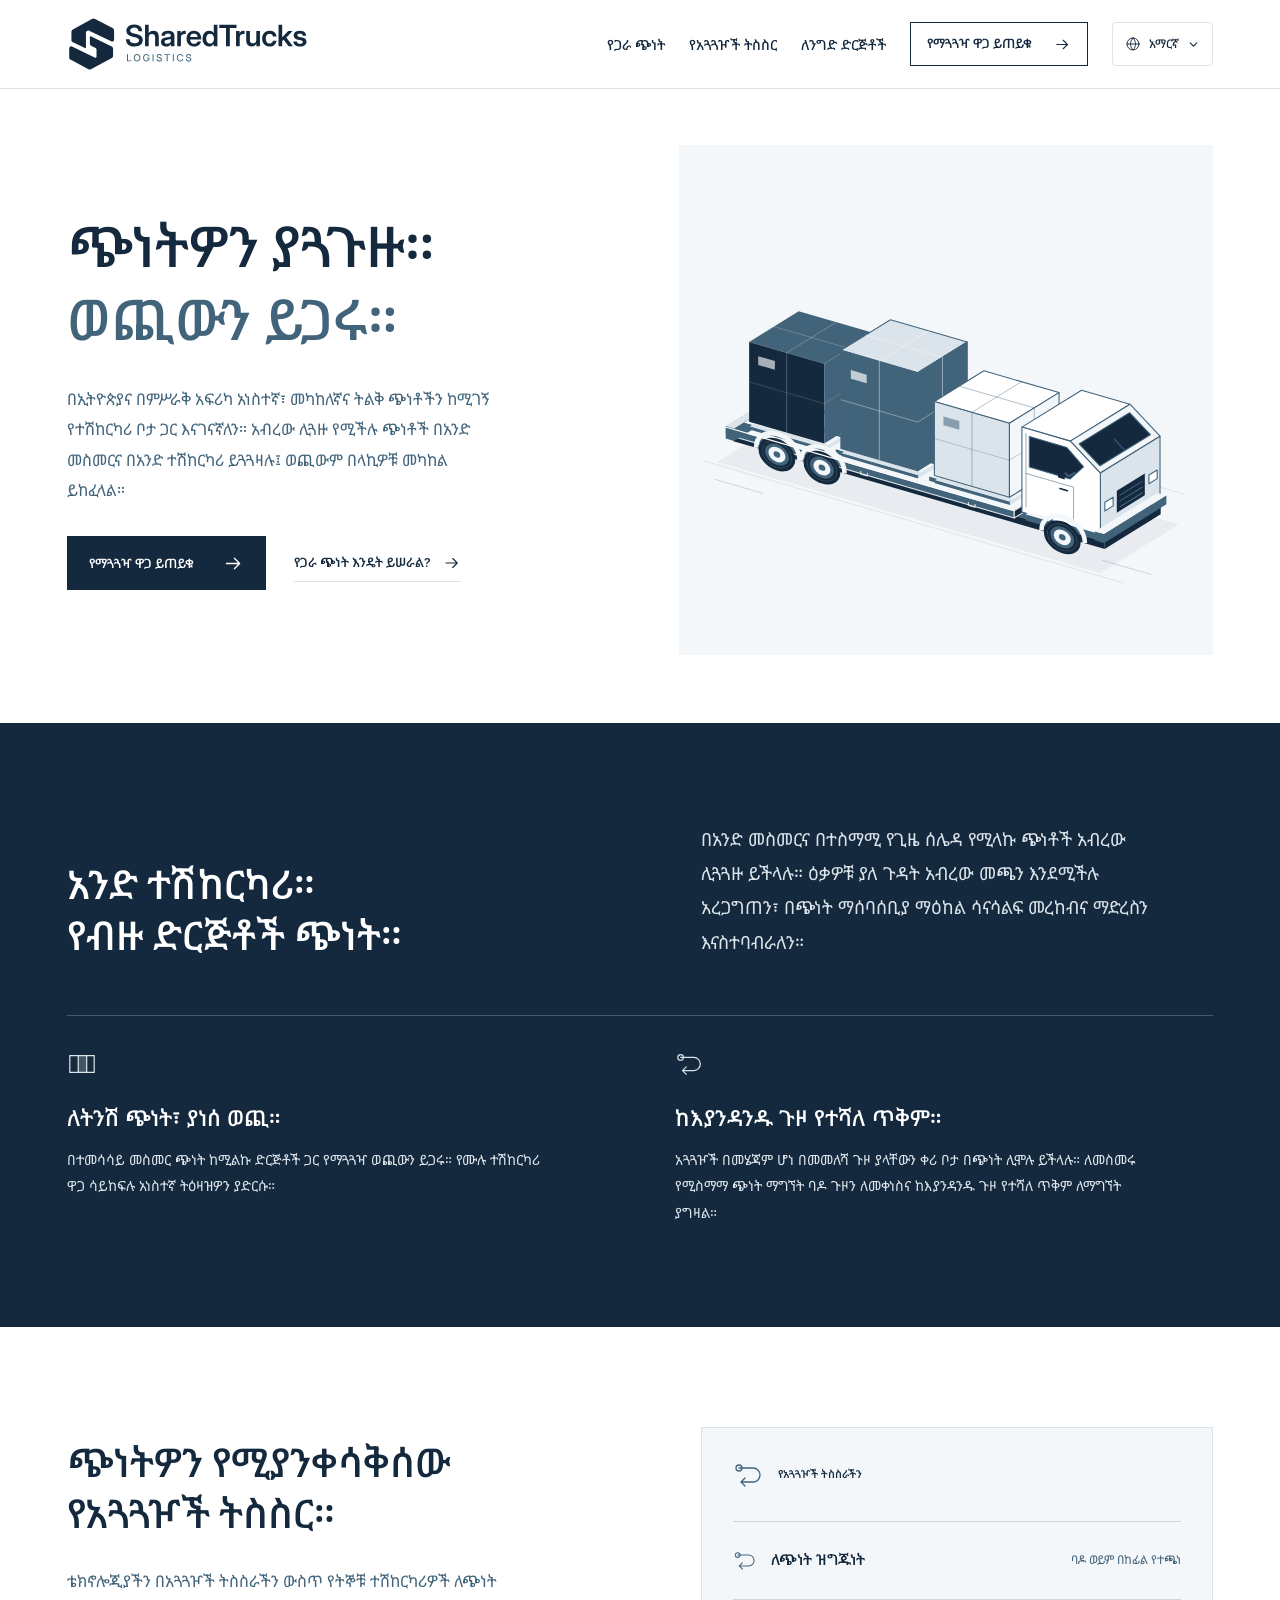
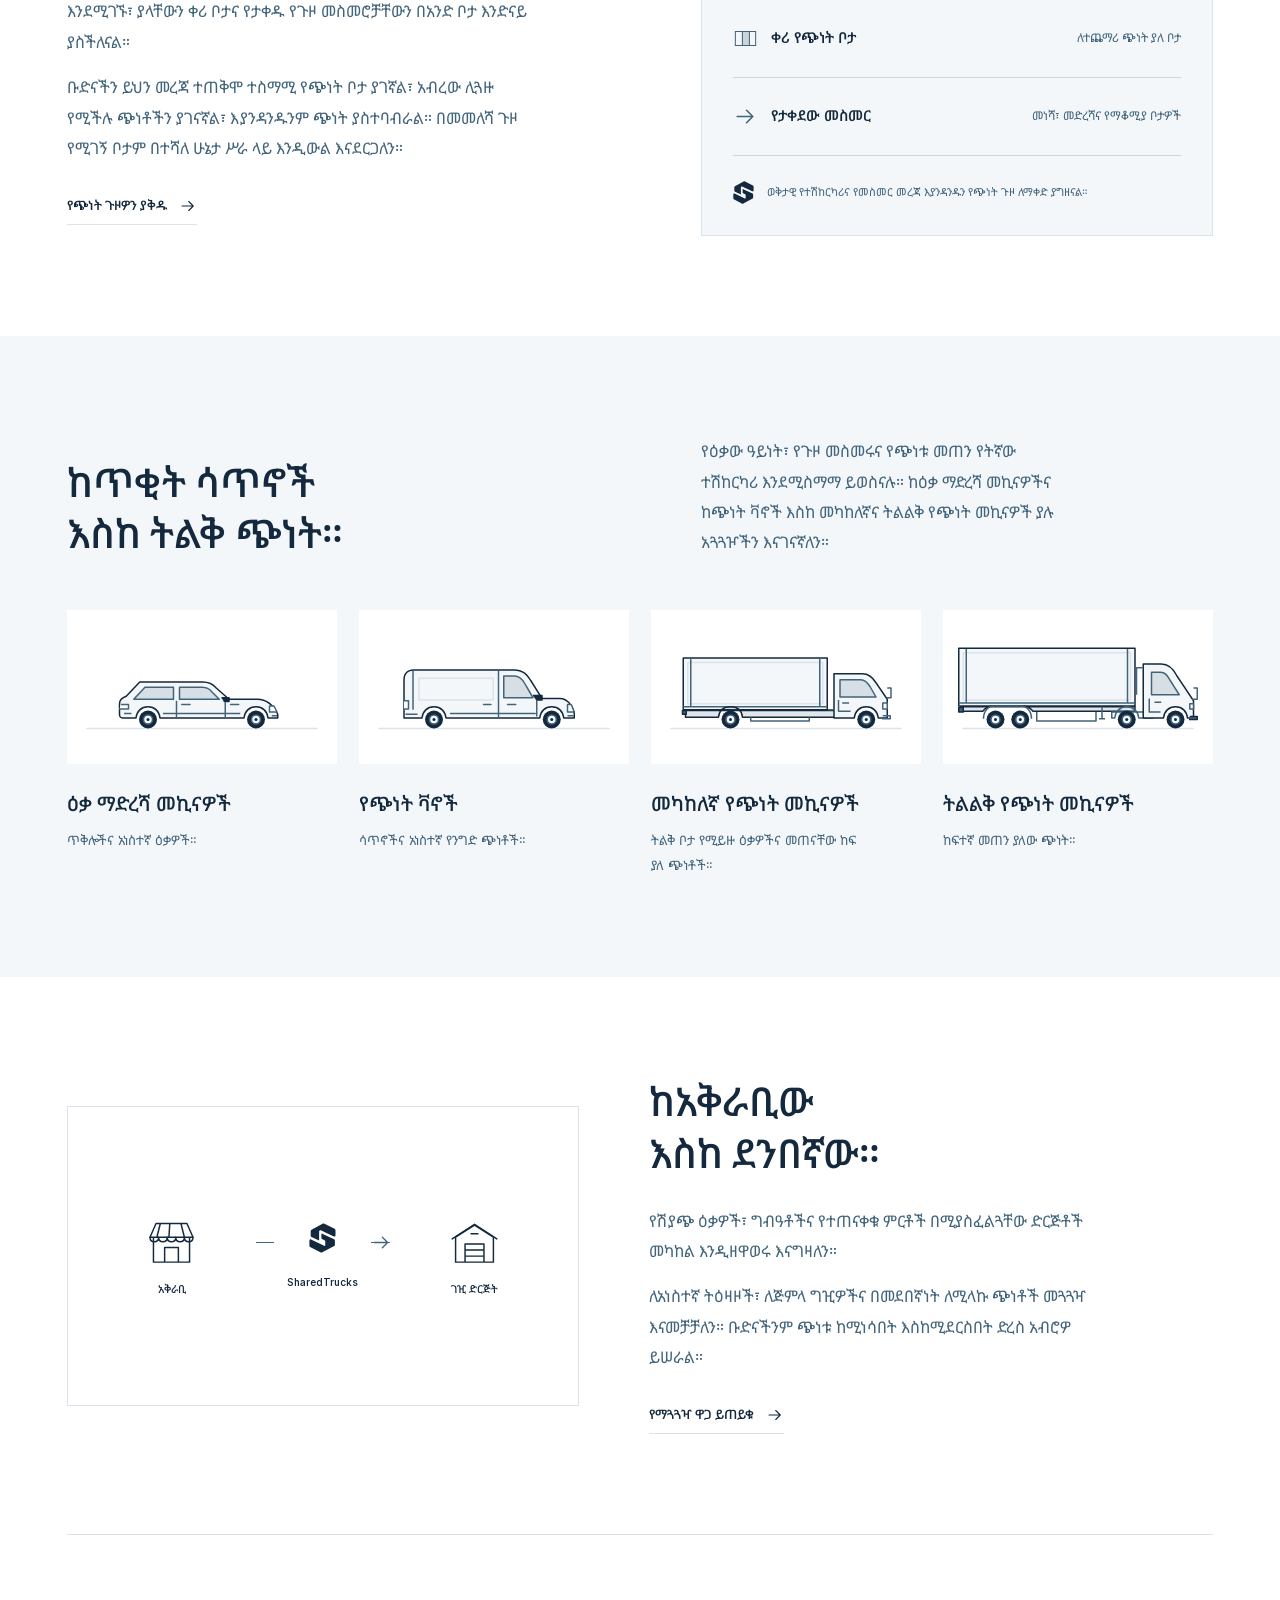
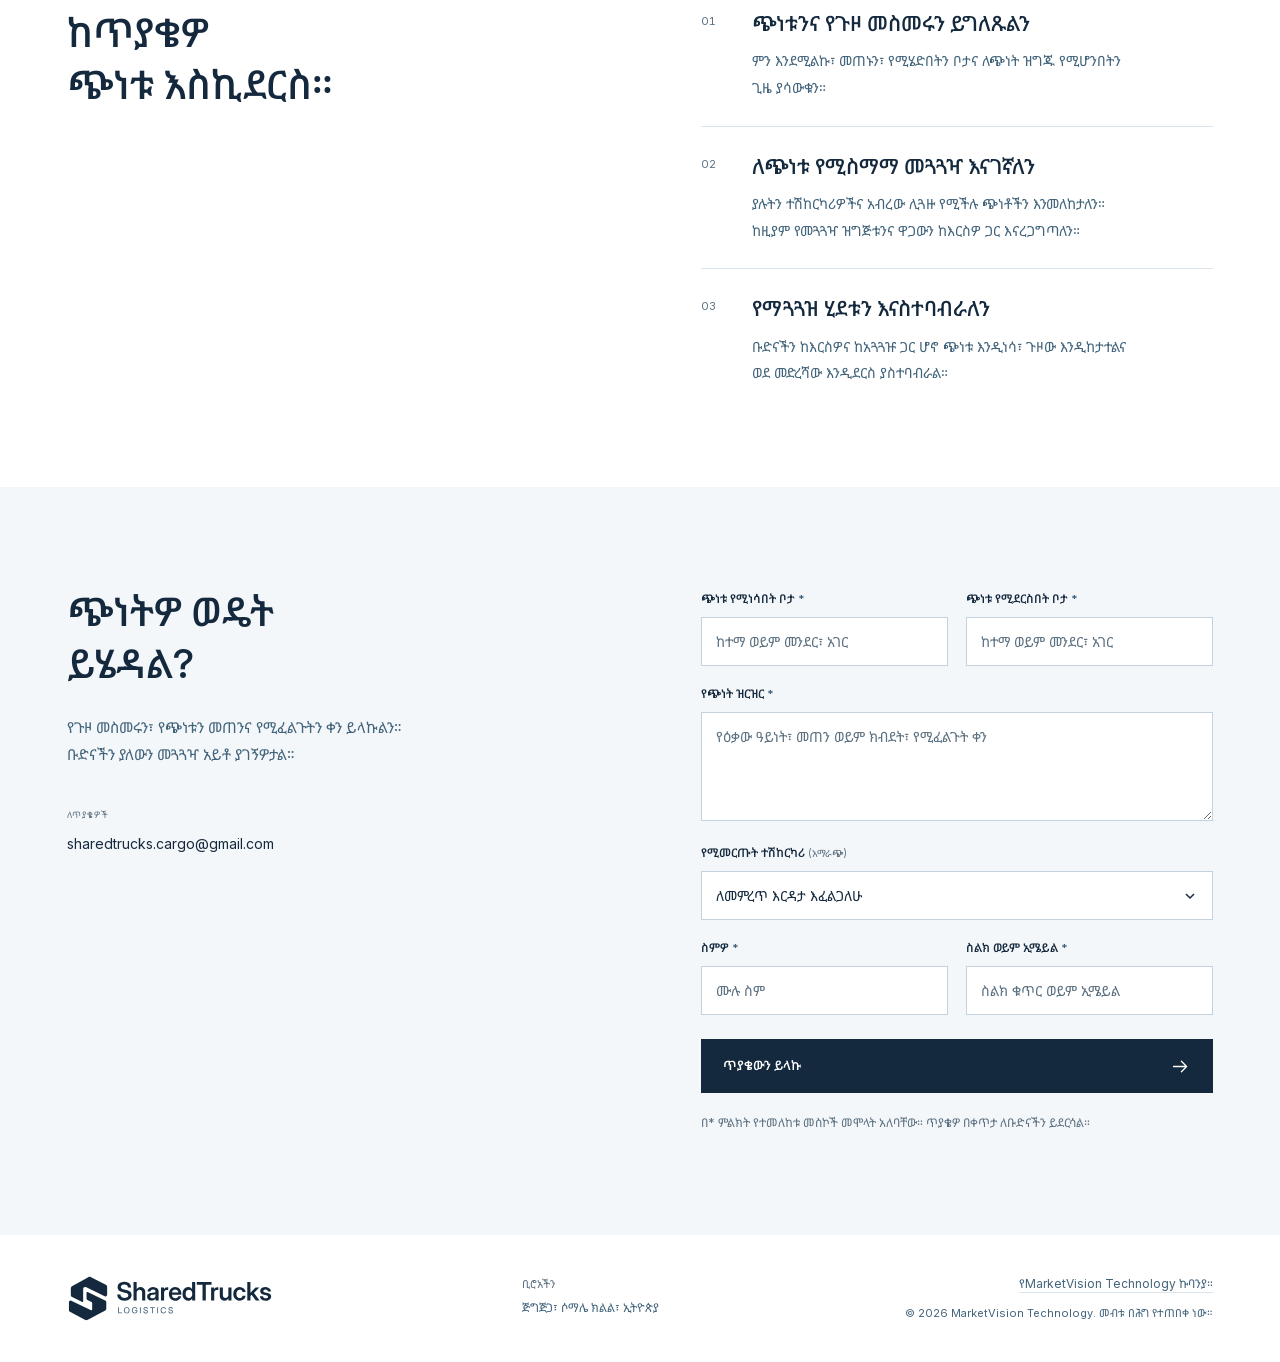
==== commit c9527c0a: "Refine standalone freight story, credit MarketVision ownership, and add Somali" ====
--- a/am/index.html
+++ b/am/index.html
@@ -21,10 +21,10 @@
   <meta name="apple-mobile-web-app-title" content="SharedTrucks">
   <link rel="preload" href="../assets/inter-variable.woff2" as="font" type="font/woff2" crossorigin>
   <link rel="preload" href="../assets/shared-truck-hero.svg" as="image" fetchpriority="high">
-  <link rel="stylesheet" href="../styles.css?v=20261026-languages">
-  <script type="application/json" id="site-copy">{"nav.open": "ማውጫውን ይክፈቱ", "nav.close": "ማውጫውን ይዝጉ", "validation.required": "እባክዎ ይህን መስክ ይሙሉ።", "validation.email": "እባክዎ ትክክለኛ የኢሜይል አድራሻ ያስገቡ።", "validation.invalid": "እባክዎ በዚህ መስክ ያስገቡትን መረጃ ያረጋግጡ።", "validation.tooLong": "እባክዎ ያስገቡትን ጽሑፍ ያሳጥሩ።", "form.check": "እባክዎ ምልክት የተደረገባቸውን መስኮች ያረጋግጡ።", "form.sendingButton": "እየተላከ ነው…", "form.unavailable": "የጥያቄ መላኪያ ቅጹ ለጊዜው አይሠራም። እባክዎ ቆይተው ይሞክሩ።", "validation.contact": "ልናገኝዎ የምንችልበትን ስልክ ቁጥር ወይም ኢሜይል ያስገቡ።", "form.vehicleFallback": "ለጭነቴ የሚስማማ ተሽከርካሪ ይምከሩኝ", "form.sending": "ጥያቄዎ እየተላከ ነው…", "form.success": "ጥያቄዎ ተልኳል። ቡድናችን ያገኝዎታል።", "form.setupError": "ጥያቄዎ አልተላከም። ቅጹ መልዕክቶችን ለመቀበል ገና አልተዘጋጀም። እባክዎ ቆይተው ይሞክሩ።", "form.error": "ጥያቄዎ መድረሱን ማረጋገጥ አልቻልንም። ያስገቡት መረጃ በቅጹ ውስጥ አለ። እባክዎ እንደገና ይሞክሩ።", "form.send": "ጥያቄውን ይላኩ"}</script><script src="../languages.js?v=20261026-languages" defer></script><script src="../site-config.js" defer></script>
-  <script src="../script.js?v=20261026-languages" defer></script>
-<link rel="alternate" hreflang="en" href="https://sharedtrucks.com/"><meta property="og:locale:alternate" content="en_US"><link rel="alternate" hreflang="am" href="https://sharedtrucks.com/am/"><link rel="alternate" hreflang="om" href="https://sharedtrucks.com/om/"><meta property="og:locale:alternate" content="om_ET"><link rel="alternate" hreflang="x-default" href="https://sharedtrucks.com/"><link rel="stylesheet" href="../languages.css?v=20261026-languages"><link rel="preload" href="../assets/noto-sans-ethiopic.woff" as="font" type="font/woff" crossorigin=""></head>
+  <link rel="stylesheet" href="../styles.css?v=20261026-portfolio-so">
+  <script type="application/json" id="site-copy">{"nav.open": "ማውጫውን ይክፈቱ", "nav.close": "ማውጫውን ይዝጉ", "validation.required": "እባክዎ ይህን መስክ ይሙሉ።", "validation.email": "እባክዎ ትክክለኛ የኢሜይል አድራሻ ያስገቡ።", "validation.invalid": "እባክዎ በዚህ መስክ ያስገቡትን መረጃ ያረጋግጡ።", "validation.tooLong": "እባክዎ ያስገቡትን ጽሑፍ ያሳጥሩ።", "form.check": "እባክዎ ምልክት የተደረገባቸውን መስኮች ያረጋግጡ።", "form.sendingButton": "እየተላከ ነው…", "form.unavailable": "የጥያቄ መላኪያ ቅጹ ለጊዜው አይሠራም። እባክዎ ቆይተው ይሞክሩ።", "validation.contact": "ልናገኝዎ የምንችልበትን ስልክ ቁጥር ወይም ኢሜይል ያስገቡ።", "form.vehicleFallback": "ለጭነቴ የሚስማማ ተሽከርካሪ ይምከሩኝ", "form.sending": "ጥያቄዎ እየተላከ ነው…", "form.success": "ጥያቄዎ ተልኳል። ቡድናችን ያገኝዎታል።", "form.setupError": "ጥያቄዎ አልተላከም። ቅጹ መልዕክቶችን ለመቀበል ገና አልተዘጋጀም። እባክዎ ቆይተው ይሞክሩ።", "form.error": "ጥያቄዎ መድረሱን ማረጋገጥ አልቻልንም። ያስገቡት መረጃ በቅጹ ውስጥ አለ። እባክዎ እንደገና ይሞክሩ።", "form.send": "ጥያቄውን ይላኩ", "nav.business": "ለንግድ ድርጅቶች"}</script><script src="../languages.js?v=20261026-portfolio-so" defer></script><script src="../site-config.js" defer></script>
+  <script src="../script.js?v=20261026-portfolio-so" defer></script>
+<link rel="alternate" hreflang="en" href="https://sharedtrucks.com/"><meta property="og:locale:alternate" content="en_US"><link rel="alternate" hreflang="am" href="https://sharedtrucks.com/am/"><link rel="alternate" hreflang="om" href="https://sharedtrucks.com/om/"><meta property="og:locale:alternate" content="om_ET"><link rel="alternate" hreflang="so" href="https://sharedtrucks.com/so/"><meta property="og:locale:alternate" content="so_ET"><link rel="alternate" hreflang="x-default" href="https://sharedtrucks.com/"><link rel="stylesheet" href="../languages.css?v=20261026-portfolio-so"><link rel="preload" href="../assets/noto-sans-ethiopic.woff" as="font" type="font/woff" crossorigin=""></head>
 <body>
   <a class="skip-link" href="#main">ወደ ዋናው ይዘት ይሂዱ</a>
   <svg class="svg-definitions" xmlns="http://www.w3.org/2000/svg" aria-hidden="true">
@@ -40,12 +40,12 @@
       <nav id="primary-nav" class="primary-nav" aria-label="ዋና ማውጫ">
         <a href="#shared-truckload">የጋራ ጭነት</a>
         <a href="#network">የአጓጓዦች ትስስር</a>
-        <a href="#africmade">AfricMade</a>
+        <a href="#business-shipping">ለንግድ ድርጅቶች</a>
         <a class="button button-small button-outline" href="#quote">የማጓጓዣ ዋጋ ይጠይቁ <svg class="arrow" aria-hidden="true"><use href="#arrow-right"></use></svg></a>
       </nav>
     <details class="language-switcher" data-language-switcher>
       <summary aria-label="ቋንቋ ይምረጡ: አማርኛ"><svg class="language-globe" viewbox="0 0 24 24" fill="none" aria-hidden="true"><circle cx="12" cy="12" r="9"></circle><path d="M3 12h18M12 3c5 5 5 13 0 18-5-5-5-13 0-18Z"></path></svg><span class="language-current" lang="am">አማርኛ</span><svg class="language-chevron" viewbox="0 0 16 16" fill="none" aria-hidden="true"><path d="m4 6 4 4 4-4"></path></svg></summary>
-      <div class="language-options" aria-label="ቋንቋ ይምረጡ"><a href="../" lang="en" hreflang="en" data-language-link="en"><span>English</span><svg viewbox="0 0 20 20" fill="none" aria-hidden="true"><path d="m4 10 4 4 8-8"></path></svg></a><a href="../am/" lang="am" hreflang="am" data-language-link="am" aria-current="page"><span>አማርኛ</span><svg viewbox="0 0 20 20" fill="none" aria-hidden="true"><path d="m4 10 4 4 8-8"></path></svg></a><a href="../om/" lang="om" hreflang="om" data-language-link="om"><span>Afaan Oromoo</span><svg viewbox="0 0 20 20" fill="none" aria-hidden="true"><path d="m4 10 4 4 8-8"></path></svg></a></div>
+      <div class="language-options" aria-label="ቋንቋ ይምረጡ"><a href="../" lang="en" hreflang="en" data-language-link="en"><span>English</span><svg viewbox="0 0 20 20" fill="none" aria-hidden="true"><path d="m4 10 4 4 8-8"></path></svg></a><a href="../am/" lang="am" hreflang="am" data-language-link="am" aria-current="page"><span>አማርኛ</span><svg viewbox="0 0 20 20" fill="none" aria-hidden="true"><path d="m4 10 4 4 8-8"></path></svg></a><a href="../om/" lang="om" hreflang="om" data-language-link="om"><span>Afaan Oromoo</span><svg viewbox="0 0 20 20" fill="none" aria-hidden="true"><path d="m4 10 4 4 8-8"></path></svg></a><a href="../so/" lang="so" hreflang="so" data-language-link="so"><span>Soomaali</span><svg viewbox="0 0 20 20" fill="none" aria-hidden="true"><path d="m4 10 4 4 8-8"></path></svg></a></div>
     </details><button id="nav-toggle" class="nav-toggle" type="button" aria-expanded="false" aria-controls="primary-nav" aria-label="ማውጫውን ይክፈቱ"><span></span><span></span></button>
       </div>
   </header>
@@ -55,7 +55,7 @@
       <div class="container hero-grid">
         <div class="hero-copy">
           <h1 id="hero-title">ጭነትዎን ያጓጉዙ።<br><span>ወጪውን ይጋሩ።</span></h1>
-          <p class="hero-description">በኢትዮጵያና በምሥራቅ አፍሪካ አነስተኛ፣ መካከለኛና ትልቅ ጭነቶችን ከሚገኝ የተሽከርካሪ ቦታ ጋር እናገናኛለን። በአንድ መስመር የሚሄዱና አብረው ለመጓጓዝ የሚስማሙ ጭነቶች በአንድ ጉዞ ይጓጓዛሉ፤ ወጪውም በላኪዎቹ መካከል ይከፈላል።</p>
+          <p class="hero-description">በኢትዮጵያና በምሥራቅ አፍሪካ አነስተኛ፣ መካከለኛና ትልቅ ጭነቶችን ከሚገኝ የተሽከርካሪ ቦታ ጋር እናገናኛለን። አብረው ሊጓዙ የሚችሉ ጭነቶች በአንድ መስመርና በአንድ ተሽከርካሪ ይጓጓዛሉ፤ ወጪውም በላኪዎቹ መካከል ይከፈላል።</p>
           <div class="hero-actions">
             <a class="button" href="#quote">የማጓጓዣ ዋጋ ይጠይቁ <svg class="arrow" aria-hidden="true"><use href="#arrow-right"></use></svg></a>
             <a class="text-link" href="#shared-truckload">የጋራ ጭነት እንዴት ይሠራል? <svg class="arrow" aria-hidden="true"><use href="#arrow-right"></use></svg></a>
@@ -73,13 +73,13 @@
           <div>
             <h2 id="shared-title">አንድ ተሽከርካሪ።<br>የብዙ ድርጅቶች ጭነት።</h2>
           </div>
-          <p class="shared-description">በአንድ መስመርና በተስማሚ ጊዜ የሚጓዙ ጭነቶች አብረው ሊጓጓዙ ይችላሉ። አብረው መጫን የሚችሉ ዕቃዎች መሆናቸውን አረጋግጠን፣ ወደ ጭነት ማሰባሰቢያ ማዕከል ሳናስገባ መረከብና ማድረስን እናስተባብራለን።</p>
+          <p class="shared-description">በአንድ መስመርና በተስማሚ የጊዜ ሰሌዳ የሚላኩ ጭነቶች አብረው ሊጓጓዙ ይችላሉ። ዕቃዎቹ ያለ ጉዳት አብረው መጫን እንደሚችሉ አረጋግጠን፣ በጭነት ማሰባሰቢያ ማዕከል ሳናሳልፍ መረከብና ማድረስን እናስተባብራለን።</p>
         </div>
         <div class="benefit-grid">
           <article>
             <svg class="benefit-icon" aria-hidden="true"><use href="#space-icon"></use></svg>
             <h3>ለትንሽ ጭነት፣ ያነሰ ወጪ።</h3>
-            <p>አነስተኛና መካከለኛ የንግድ ድርጅቶች በተመሳሳይ መስመር ጭነት ከሚልኩ ሌሎች ጋር ወጪውን ይጋራሉ። ትንሽ ትዕዛዝ ለማድረስ የሙሉ ተሽከርካሪ ወጪ መሸከም አያስፈልግም።</p>
+            <p>በተመሳሳይ መስመር ጭነት ከሚልኩ ድርጅቶች ጋር የማጓጓዣ ወጪውን ይጋሩ። የሙሉ ተሽከርካሪ ዋጋ ሳይከፍሉ አነስተኛ ትዕዛዝዎን ያድርሱ።</p>
           </article>
           <article>
             <svg class="benefit-icon" aria-hidden="true"><use href="#route-icon"></use></svg>
@@ -94,18 +94,18 @@
       <div class="container network-grid">
         <div class="network-copy">
           <h2 id="network-title">ጭነትዎን የሚያንቀሳቅሰው<br>የአጓጓዦች ትስስር።</h2>
-          <p>በLoadgistic አማካኝነት፣ ቡድናችን የትኛው ተሽከርካሪ ለጭነት እንደሚገኝ፣ ምን ያህል ቦታ እንዳለውና በየትኛው መስመር ለመጓዝ እንዳቀደ ይከታተላል። አጓጓዦች መረጃውን ሲያዘምኑ ለውጡን ወዲያውኑ እናያለን።</p>
-          <p>ይህን መረጃ ተጠቅመን አብረው ሊጓዙ የሚችሉ ጭነቶችን ከተስማሚ ተሽከርካሪዎች ጋር እናገናኛለን። በመመለሻ ጉዞ የሚገኝ ቦታንም እንጠቀማለን።</p>
-          <a class="text-link" href="https://loadgistic.com/" target="_blank" rel="noopener noreferrer" aria-label="Loadgisticን ይመልከቱ (በአዲስ ትር ይከፈታል)">Loadgisticን ይመልከቱ <svg class="arrow" aria-hidden="true"><use href="#arrow-right"></use></svg></a>
+          <p>ቴክኖሎጂያችን በአጓጓዦች ትስስራችን ውስጥ የትኞቹ ተሽከርካሪዎች ለጭነት እንደሚገኙ፣ ያላቸውን ቀሪ ቦታና የታቀዱ የጉዞ መስመሮቻቸውን በአንድ ቦታ እንድናይ ያስችለናል።</p>
+          <p>ቡድናችን ይህን መረጃ ተጠቅሞ ተስማሚ የጭነት ቦታ ያገኛል፣ አብረው ሊጓዙ የሚችሉ ጭነቶችን ያገናኛል፣ እያንዳንዱንም ጭነት ያስተባብራል። በመመለሻ ጉዞ የሚገኝ ቦታም በተሻለ ሁኔታ ሥራ ላይ እንዲውል እናደርጋለን።</p>
+          <a class="text-link" href="#quote">የጭነት ጉዞዎን ያቅዱ <svg class="arrow" aria-hidden="true"><use href="#arrow-right"></use></svg></a>
         </div>
         <figure class="capacity-panel" aria-labelledby="capacity-caption">
-          <div class="capacity-panel-head"><img src="../assets/loadgistic-logo.webp" width="1510" height="390" alt="Loadgistic" loading="lazy"><span>የተሽከርካሪ መረጃ</span></div>
+          <div class="capacity-panel-head"><svg viewbox="0 0 32 32" aria-hidden="true"><use href="#route-icon"></use></svg><span>የአጓጓዦች ትስስራችን</span></div>
           <dl class="capacity-fields">
             <div><dt><svg aria-hidden="true"><use href="#route-icon"></use></svg>ለጭነት ዝግጁነት</dt><dd>ባዶ ወይም በከፊል የተጫነ</dd></div>
             <div><dt><svg aria-hidden="true"><use href="#space-icon"></use></svg>ቀሪ የጭነት ቦታ</dt><dd>ለተጨማሪ ጭነት ያለ ቦታ</dd></div>
             <div><dt><svg aria-hidden="true"><use href="#arrow-right"></use></svg>የታቀደው መስመር</dt><dd>መነሻ፣ መድረሻና የማቆሚያ ቦታዎች</dd></div>
           </dl>
-          <figcaption id="capacity-caption"><img src="../assets/logo-mark.svg" width="272" height="308" alt="" loading="lazy"><span>እያንዳንዱን ጭነት የምናመቻቸው በወቅታዊ የአጓጓዦች መረጃ ነው።</span></figcaption>
+          <figcaption id="capacity-caption"><img src="../assets/logo-mark.svg" width="272" height="308" alt="" loading="lazy"><span>ወቅታዊ የተሽከርካሪና የመስመር መረጃ እያንዳንዱን የጭነት ጉዞ ለማቀድ ያግዘናል።</span></figcaption>
         </figure>
       </div>
     </section>
@@ -139,10 +139,9 @@
       </div>
     </section>
 
-    <section id="africmade" class="commerce-section section" aria-labelledby="commerce-title">
+    <section id="business-shipping" class="commerce-section section" aria-labelledby="commerce-title">
       <div class="container commerce-grid">
         <div class="commerce-visual">
-          <div class="commerce-brand"><img src="../assets/africmade-logo.webp" width="1942" height="809" alt="AfricMade" loading="lazy"></div>
           <div class="trade-route" aria-label="SharedTrucks በአቅራቢውና በገዢው ድርጅት መካከል መጓጓዣን ያስተባብራል">
             <div class="trade-party"><svg viewbox="0 0 64 64" aria-hidden="true"><path d="M11 27h42v29H11zM7 27l7-16h36l7 16M7 27h50M24 56V39h16v17M19 11l-4 16m15-16-1 16m14-16 4 16"></path><path d="M7 27c0 7 10 7 10 0 0 7 10 7 10 0 0 7 10 7 10 0 0 7 10 7 10 0 0 7 10 7 10 0"></path></svg><span>አቅራቢ</span></div>
             <div class="trade-connection"><span class="trade-line" aria-hidden="true"></span><div class="trade-carrier"><img src="../assets/logo-mark.svg" width="272" height="308" alt="" loading="lazy"><span>SharedTrucks</span></div><svg class="arrow" aria-hidden="true"><use href="#arrow-right"></use></svg></div>
@@ -150,10 +149,10 @@
           </div>
         </div>
         <div class="commerce-copy">
-          <h2 id="commerce-title">ከምርት ማሳያ ገጽ<br>እስከ ገዢው።</h2>
-          <p>SharedTrucks የAfricMade የመጀመሪያው የሎጂስቲክስ አጋር ነው።</p>
-          <p>በመድረኩ ላይ ያሉ አቅራቢዎችና ገዢ ድርጅቶች ከቡድናችን ጋር በቀጥታ በመገናኘት መጓጓዣ ማመቻቸት ይችላሉ፤ ከአነስተኛ ትዕዛዞች እስከ ትልልቅ ጭነቶች።</p>
-          <a class="text-link" href="https://africmade.com/" target="_blank" rel="noopener noreferrer" aria-label="AfricMadeን ይመልከቱ (በአዲስ ትር ይከፈታል)">AfricMadeን ይመልከቱ <svg class="arrow" aria-hidden="true"><use href="#arrow-right"></use></svg></a>
+          <h2 id="commerce-title">ከአቅራቢው<br>እስከ ደንበኛው።</h2>
+          <p>የሽያጭ ዕቃዎች፣ ግብዓቶችና የተጠናቀቁ ምርቶች በሚያስፈልጓቸው ድርጅቶች መካከል እንዲዘዋወሩ እናግዛለን።</p>
+          <p>ለአነስተኛ ትዕዛዞች፣ ለጅምላ ግዢዎችና በመደበኛነት ለሚላኩ ጭነቶች መጓጓዣ እናመቻቻለን። ቡድናችንም ጭነቱ ከሚነሳበት እስከሚደርስበት ድረስ አብሮዎ ይሠራል።</p>
+          <a class="text-link" href="#quote">የማጓጓዣ ዋጋ ይጠይቁ <svg class="arrow" aria-hidden="true"><use href="#arrow-right"></use></svg></a>
         </div>
       </div>
     </section>
@@ -229,7 +228,7 @@
     <div class="container footer-inner">
       <a class="brand footer-brand" href="#top" aria-label="የSharedTrucks Logistics ዋና ገጽ"><img src="../assets/logo.svg?v=refined-s-v2" width="329" height="84" alt="SharedTrucks Logistics"></a>
       <div class="footer-office"><span class="footer-label">ቢሮአችን</span><p>ጅግጅጋ፣ ሶማሌ ክልል፣ ኢትዮጵያ</p></div>
-      <p class="copyright">© <span id="copyright-year">2026</span> SharedTrucks Logistics</p>
+      <div class="footer-legal"><p class="ownership"><a href="https://marketvisiontech.com/am/">የMarketVision Technology ኩባንያ።</a></p><p class="copyright">© <span id="copyright-year">2026</span> MarketVision Technology. <span>መብቱ በሕግ የተጠበቀ ነው።</span></p></div>
     </div>
   </footer>
 </body>
--- a/styles.css
+++ b/styles.css
@@ -103,7 +103,7 @@
 .network-copy > p + p, .commerce-copy > p + p { margin-top: 15px; }
 .network-copy .text-link, .commerce-copy .text-link { margin-top: 25px; }
 .capacity-panel { min-width: 0; padding: 31px; border: 1px solid var(--line); background: var(--paper); }
-.capacity-panel-head { display: flex; align-items: center; justify-content: space-between; gap: 20px; }
+.capacity-panel-head { display: flex; align-items: center; gap: 13px; }
 .capacity-panel-head img { width: 183px; height: auto; }
 .capacity-panel-head > span { color: var(--muted); font-size: 10px; line-height: 1.5; text-align: right; }
 .capacity-fields { margin: 30px 0 25px; border-top: 1px solid #cad6e0; }
@@ -117,8 +117,6 @@
 .vehicles-section .vehicle-image { background: var(--white); }
 .commerce-grid { grid-template-columns: 1fr 1.1fr; }
 .commerce-visual { min-width: 0; min-height: 370px; display: flex; flex-direction: column; justify-content: center; padding: 40px 30px; border: 1px solid var(--line); background: var(--white); }
-.commerce-brand { position: relative; width: 272px; max-width: 100%; height: 85px; overflow: hidden; margin-inline: auto; }
-.commerce-brand img { position: absolute; width: 120%; max-width: none; height: auto; left: -10%; top: 50%; transform: translateY(-50%); }
 .trade-route { display: grid; grid-template-columns: 86px minmax(0,1fr) 86px; align-items: start; gap: 10px; margin-top: 45px; }
 .trade-party { display: flex; flex-direction: column; align-items: center; gap: 13px; }
 .trade-party svg { width: 55px; height: 55px; fill: none; stroke: var(--navy); stroke-width: 1.7; stroke-linecap: round; stroke-linejoin: round; }
@@ -368,3 +366,21 @@
   .process-layout { padding-top: 30px; }
   .site-footer { break-inside: avoid; }
 }
+
+/* Standalone freight network and business-to-business coordination. */
+.capacity-panel-head > svg { width: 32px; height: 32px; flex: 0 0 32px; color: var(--slate); }
+.capacity-panel-head > span { max-width: none; color: var(--navy); font-size: 14px; font-weight: 550; text-align: left; }
+.capacity-panel-head { flex-direction: row; align-items: center; justify-content: flex-start; }
+.commerce-visual { min-height: 300px; }
+.trade-route { margin-top: 0; }
+.footer-legal { max-width: 310px; text-align: right; }
+.ownership { font-size: 12px; line-height: 1.7; margin-bottom: 8px; }
+.ownership a { text-decoration: underline; text-decoration-color: var(--line); text-underline-offset: 4px; }
+.ownership a:hover { text-decoration-color: currentColor; }
+.footer-legal .copyright { font-size: 11px; }
+@media (max-width: 650px) {
+  .footer-inner { grid-template-columns: minmax(0,1fr); gap: 24px; }
+  .footer-legal { max-width: none; text-align: left; }
+  .footer-legal .copyright { max-width: none; text-align: left; }
+  .commerce-visual { min-height: 250px; }
+}
--- a/languages.css
+++ b/languages.css
@@ -52,7 +52,7 @@
 .primary-nav { gap: 24px; }
 html[lang="am"] h1 { font-size: clamp(43px,4.4vw,65px); }
 html[lang="am"] h2 { font-size: clamp(32px,3.1vw,45px); }
-html[lang="om"] .hero h1 { font-size: clamp(43px,4.9vw,70px); }
+html:is([lang="om"],[lang="so"]) .hero h1 { font-size: clamp(43px,4.9vw,70px); }
 html:not([lang="en"]) .capacity-fields > div { grid-template-columns: minmax(0,1fr) minmax(0,1fr); }
 html:not([lang="en"]) .capacity-panel-head { flex-wrap: wrap; }
 html:not([lang="en"]) .capacity-panel-head > span { font-size: 11px; }
@@ -74,14 +74,14 @@
 }
 @media (max-width: 900px) {
   html:not([lang="en"]) .capacity-fields > div { grid-template-columns: minmax(0,1fr); }
-  html[lang="am"] .hero h1, html[lang="om"] .hero h1 { font-size: 39px; }
+  html[lang="am"] .hero h1, html:is([lang="om"],[lang="so"]) .hero h1 { font-size: 39px; }
   html[lang="am"] h2 { font-size: 33px; }
 }
 @media (max-width: 650px) {
   html:not([lang="en"]) .hero h1 { font-size: clamp(34px,8.6vw,48px); }
   html[lang="am"] .hero h1 { line-height: 1.35; }
   html[lang="am"] :is(h2,.quote-copy h2,.process-intro h2) { font-size: 32px; line-height: 1.35; }
-  html[lang="om"] :is(h2,.quote-copy h2,.process-intro h2) { font-size: 34px; }
+  html:is([lang="om"],[lang="so"]) :is(h2,.quote-copy h2,.process-intro h2) { font-size: 34px; }
   html:not([lang="en"]) .capacity-fields dd { margin-left: 35px; text-align: left; }
   html:not([lang="en"]) .capacity-panel-head > span { max-width: none; }
   html:not([lang="en"]) .capacity-fields dt, html:not([lang="en"]) .capacity-fields dd { font-size: 14px; }
@@ -91,7 +91,7 @@
 }
 @media (max-width: 600px) {
   .header-inner { gap: 8px; min-height: 76px; }
-  .header-inner > .brand { width: min(176px,calc(100vw - 198px)); flex-shrink: 1; min-width: 104px; }
+  .header-inner > .brand { width: 176px; flex-shrink: 1; min-width: 104px; }
   .primary-nav { max-height: calc(100dvh - 76px); }
   .nav-toggle { flex-basis: 44px; width: 44px; padding: 11px; }
 }
@@ -102,3 +102,7 @@
 html[lang="am"] .hero-description { font-size: 16px; }
 
 @media (max-width: 360px) { .header-inner { width: calc(100% - 24px); } }
+
+.language-options { max-height: min(320px,calc(100dvh - 110px)); overflow-y: auto; }
+
+html[lang="so"] .hero h1 { letter-spacing: -.04em; line-height: 1.12; }
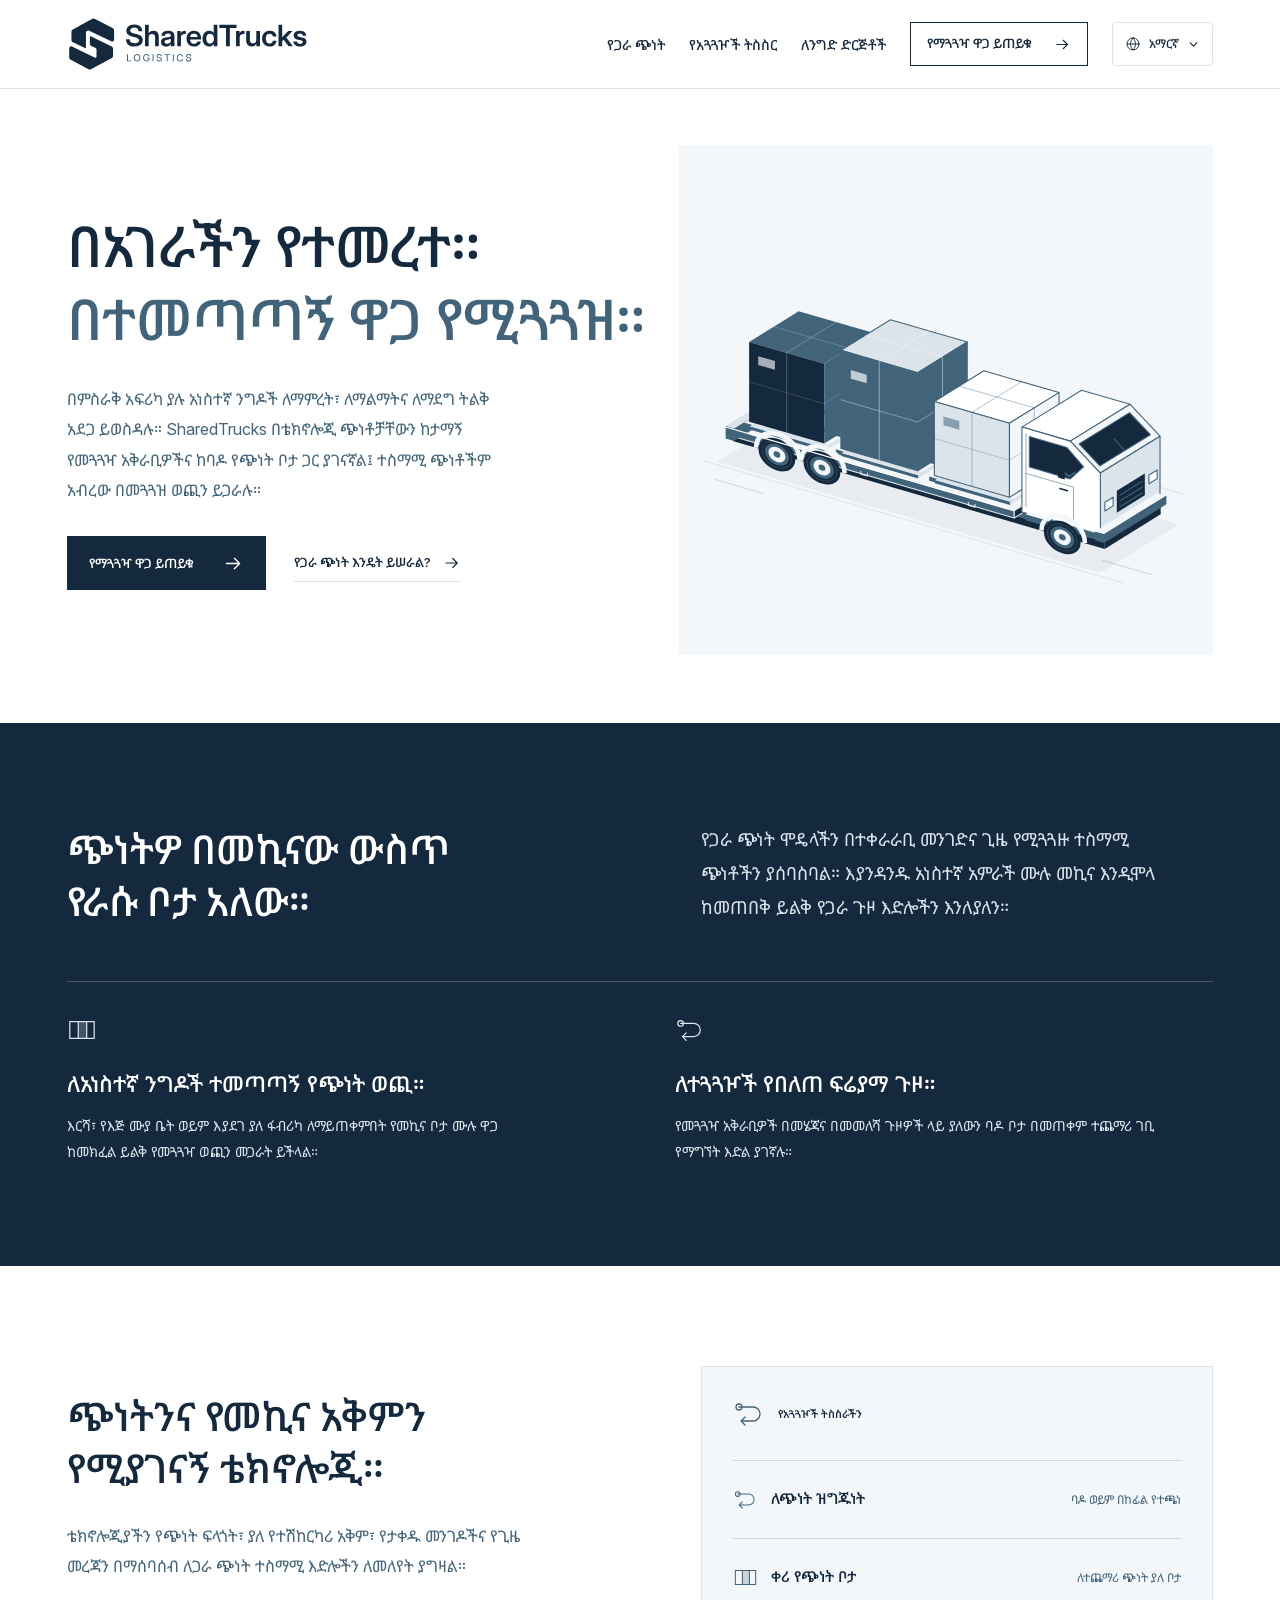
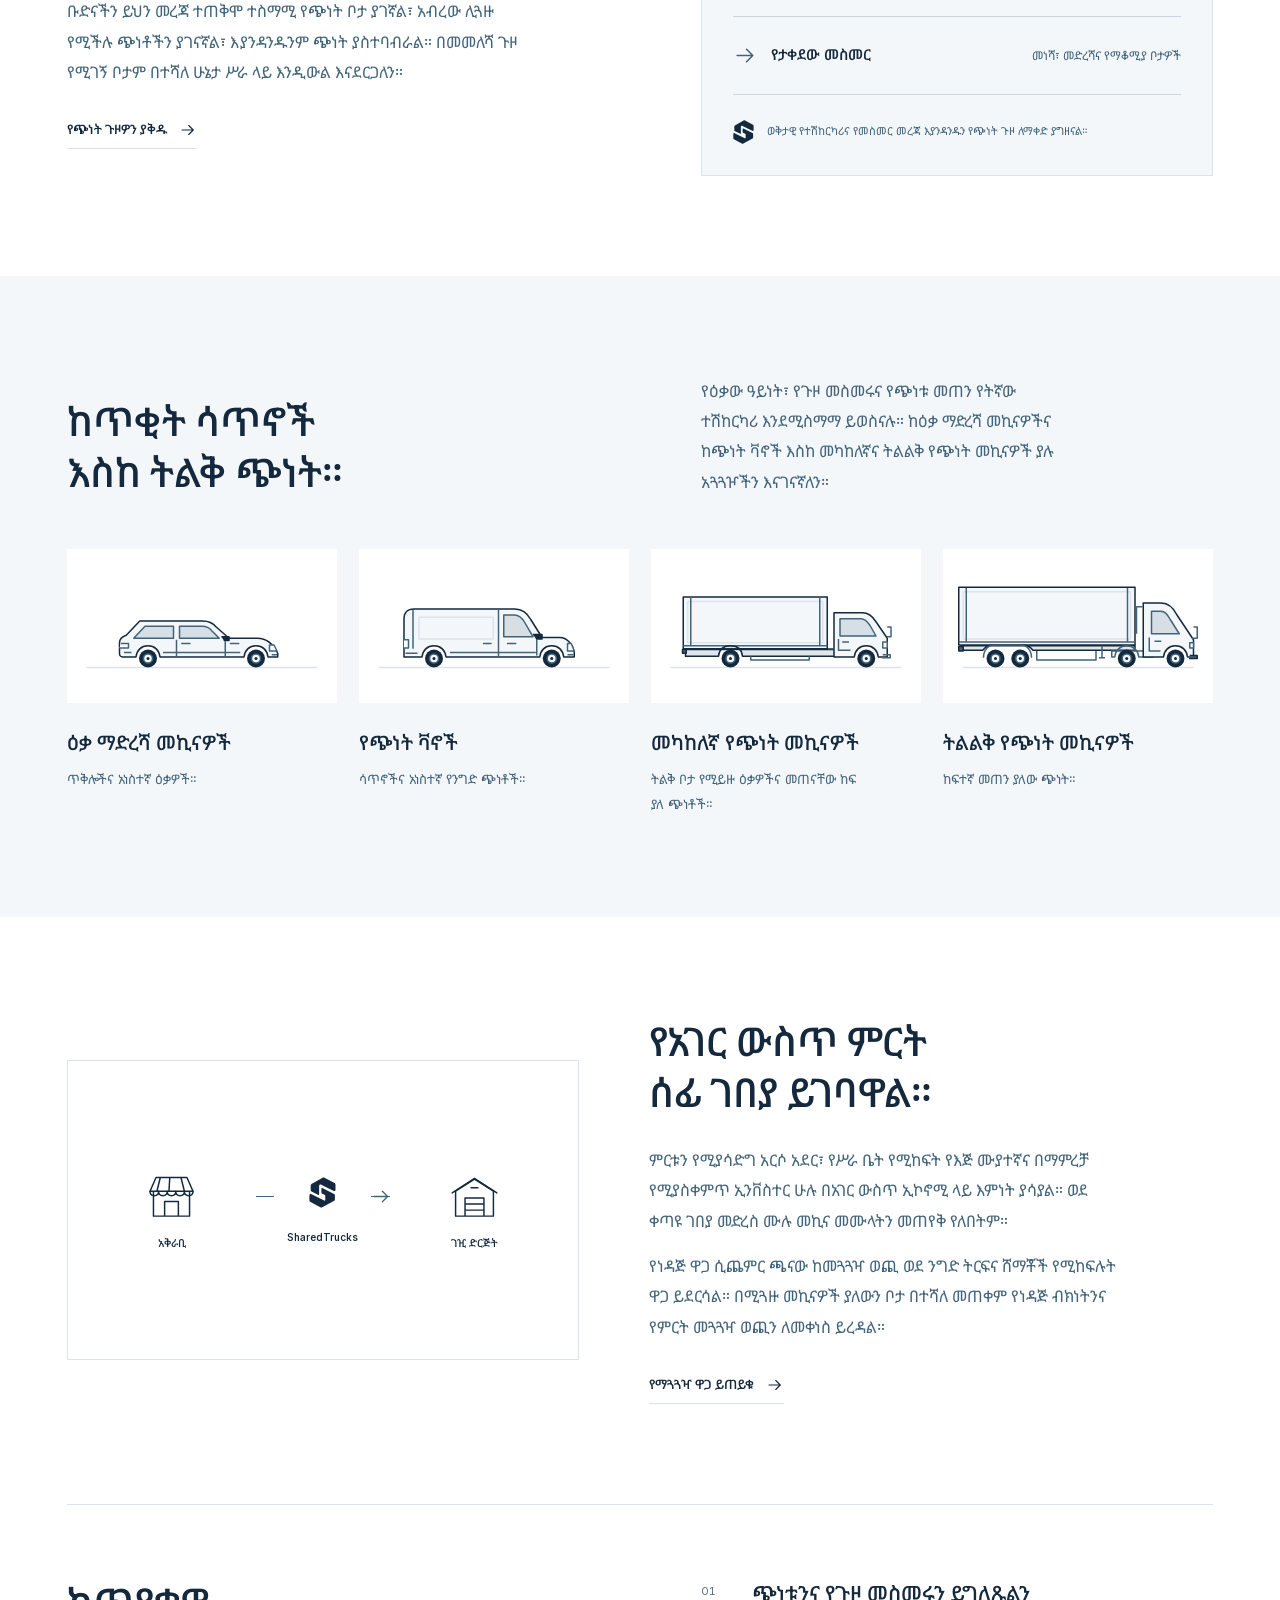
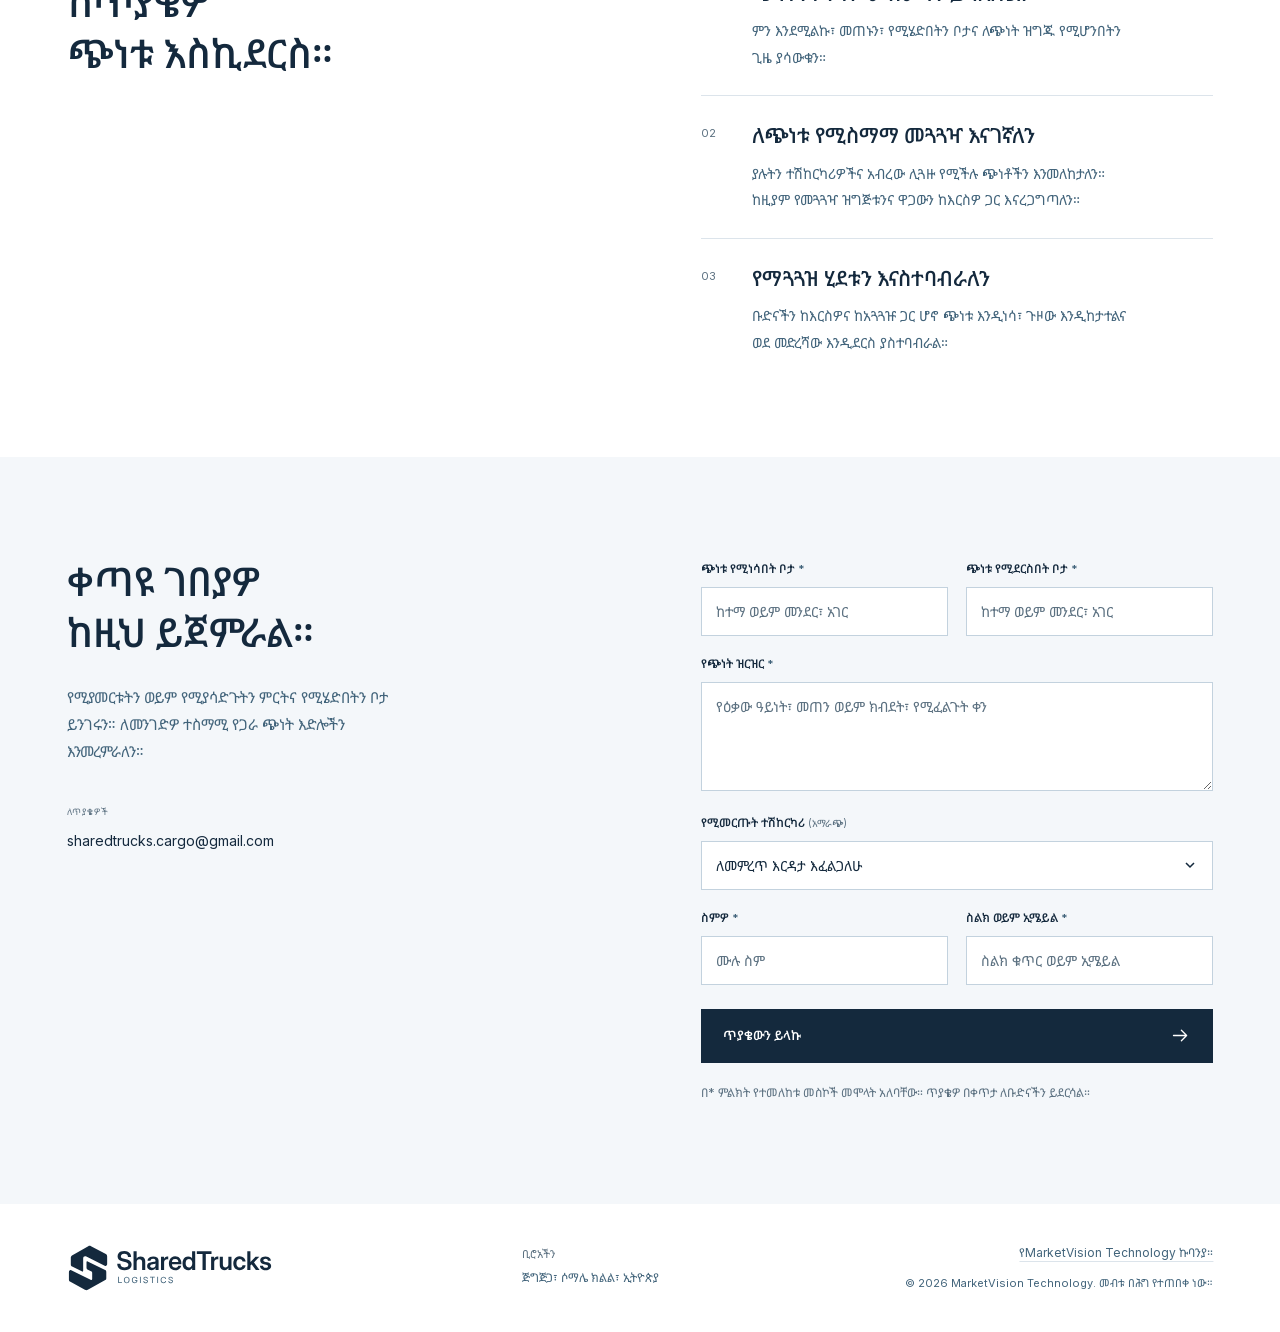
==== commit 88a94362: "Publish SME shared-truckload narrative in am" ====
--- a/am/index.html
+++ b/am/index.html
@@ -22,7 +22,7 @@
   <link rel="preload" href="../assets/inter-variable.woff2" as="font" type="font/woff2" crossorigin>
   <link rel="preload" href="../assets/shared-truck-hero.svg" as="image" fetchpriority="high">
   <link rel="stylesheet" href="../styles.css?v=20261026-portfolio-so">
-  <script type="application/json" id="site-copy">{"nav.open": "ማውጫውን ይክፈቱ", "nav.close": "ማውጫውን ይዝጉ", "validation.required": "እባክዎ ይህን መስክ ይሙሉ።", "validation.email": "እባክዎ ትክክለኛ የኢሜይል አድራሻ ያስገቡ።", "validation.invalid": "እባክዎ በዚህ መስክ ያስገቡትን መረጃ ያረጋግጡ።", "validation.tooLong": "እባክዎ ያስገቡትን ጽሑፍ ያሳጥሩ።", "form.check": "እባክዎ ምልክት የተደረገባቸውን መስኮች ያረጋግጡ።", "form.sendingButton": "እየተላከ ነው…", "form.unavailable": "የጥያቄ መላኪያ ቅጹ ለጊዜው አይሠራም። እባክዎ ቆይተው ይሞክሩ።", "validation.contact": "ልናገኝዎ የምንችልበትን ስልክ ቁጥር ወይም ኢሜይል ያስገቡ።", "form.vehicleFallback": "ለጭነቴ የሚስማማ ተሽከርካሪ ይምከሩኝ", "form.sending": "ጥያቄዎ እየተላከ ነው…", "form.success": "ጥያቄዎ ተልኳል። ቡድናችን ያገኝዎታል።", "form.setupError": "ጥያቄዎ አልተላከም። ቅጹ መልዕክቶችን ለመቀበል ገና አልተዘጋጀም። እባክዎ ቆይተው ይሞክሩ።", "form.error": "ጥያቄዎ መድረሱን ማረጋገጥ አልቻልንም። ያስገቡት መረጃ በቅጹ ውስጥ አለ። እባክዎ እንደገና ይሞክሩ።", "form.send": "ጥያቄውን ይላኩ", "nav.business": "ለንግድ ድርጅቶች"}</script><script src="../languages.js?v=20261026-portfolio-so" defer></script><script src="../site-config.js" defer></script>
+  <script type="application/json" id="site-copy">{"nav.open": "ማውጫውን ይክፈቱ", "nav.close": "ማውጫውን ይዝጉ", "validation.required": "እባክዎ ይህን መስክ ይሙሉ።", "validation.email": "እባክዎ ትክክለኛ የኢሜይል አድራሻ ያስገቡ።", "validation.invalid": "እባክዎ በዚህ መስክ ያስገቡትን መረጃ ያረጋግጡ።", "validation.tooLong": "እባክዎ ያስገቡትን ጽሑፍ ያሳጥሩ።", "form.check": "እባክዎ ምልክት የተደረገባቸውን መስኮች ያረጋግጡ።", "form.sendingButton": "እየተላከ ነው…", "form.unavailable": "የጥያቄ መላኪያ ቅጹ ለጊዜው አይሠራም። እባክዎ ቆይተው ይሞክሩ።", "validation.contact": "ልናገኝዎ የምንችልበትን ስልክ ቁጥር ወይም ኢሜይል ያስገቡ።", "form.vehicleFallback": "ለጭነቴ የሚስማማ ተሽከርካሪ ይምከሩኝ", "form.sending": "ጥያቄዎ እየተላከ ነው…", "form.success": "ጥያቄዎ ተልኳል። ቡድናችን ያገኝዎታል።", "form.setupError": "ጥያቄዎ አልተላከም። ቅጹ መልዕክቶችን ለመቀበል ገና አልተዘጋጀም። እባክዎ ቆይተው ይሞክሩ።", "form.error": "ጥያቄዎ መድረሱን ማረጋገጥ አልቻልንም። ያስገቡት መረጃ በቅጹ ውስጥ አለ። እባክዎ እንደገና ይሞክሩ።", "form.send": "ጥያቄውን ይላኩ", "nav.business": "ለምን አስፈላጊ ነው"}</script><script src="../languages.js?v=20261026-portfolio-so" defer></script><script src="../site-config.js" defer></script>
   <script src="../script.js?v=20261026-portfolio-so" defer></script>
 <link rel="alternate" hreflang="en" href="https://sharedtrucks.com/"><meta property="og:locale:alternate" content="en_US"><link rel="alternate" hreflang="am" href="https://sharedtrucks.com/am/"><link rel="alternate" hreflang="om" href="https://sharedtrucks.com/om/"><meta property="og:locale:alternate" content="om_ET"><link rel="alternate" hreflang="so" href="https://sharedtrucks.com/so/"><meta property="og:locale:alternate" content="so_ET"><link rel="alternate" hreflang="x-default" href="https://sharedtrucks.com/"><link rel="stylesheet" href="../languages.css?v=20261026-portfolio-so"><link rel="preload" href="../assets/noto-sans-ethiopic.woff" as="font" type="font/woff" crossorigin=""></head>
 <body>
@@ -54,8 +54,8 @@
     <section id="top" class="hero" aria-labelledby="hero-title">
       <div class="container hero-grid">
         <div class="hero-copy">
-          <h1 id="hero-title">ጭነትዎን ያጓጉዙ።<br><span>ወጪውን ይጋሩ።</span></h1>
-          <p class="hero-description">በኢትዮጵያና በምሥራቅ አፍሪካ አነስተኛ፣ መካከለኛና ትልቅ ጭነቶችን ከሚገኝ የተሽከርካሪ ቦታ ጋር እናገናኛለን። አብረው ሊጓዙ የሚችሉ ጭነቶች በአንድ መስመርና በአንድ ተሽከርካሪ ይጓጓዛሉ፤ ወጪውም በላኪዎቹ መካከል ይከፈላል።</p>
+          <h1 id="hero-title">በአገራችን የተመረተ።<br><span>በተመጣጣኝ ዋጋ የሚጓጓዝ።</span></h1>
+          <p class="hero-description">በምስራቅ አፍሪካ ያሉ አነስተኛ ንግዶች ለማምረት፣ ለማልማትና ለማደግ ትልቅ አደጋ ይወስዳሉ። SharedTrucks በቴክኖሎጂ ጭነቶቻቸውን ከታማኝ የመጓጓዣ አቅራቢዎችና ከባዶ የጭነት ቦታ ጋር ያገናኛል፤ ተስማሚ ጭነቶችም አብረው በመጓጓዝ ወጪን ይጋራሉ።</p>
           <div class="hero-actions">
             <a class="button" href="#quote">የማጓጓዣ ዋጋ ይጠይቁ <svg class="arrow" aria-hidden="true"><use href="#arrow-right"></use></svg></a>
             <a class="text-link" href="#shared-truckload">የጋራ ጭነት እንዴት ይሠራል? <svg class="arrow" aria-hidden="true"><use href="#arrow-right"></use></svg></a>
@@ -71,20 +71,20 @@
       <div class="container">
         <div class="shared-intro">
           <div>
-            <h2 id="shared-title">አንድ ተሽከርካሪ።<br>የብዙ ድርጅቶች ጭነት።</h2>
-          </div>
-          <p class="shared-description">በአንድ መስመርና በተስማሚ የጊዜ ሰሌዳ የሚላኩ ጭነቶች አብረው ሊጓጓዙ ይችላሉ። ዕቃዎቹ ያለ ጉዳት አብረው መጫን እንደሚችሉ አረጋግጠን፣ በጭነት ማሰባሰቢያ ማዕከል ሳናሳልፍ መረከብና ማድረስን እናስተባብራለን።</p>
+            <h2 id="shared-title">ጭነትዎ በመኪናው ውስጥ<br>የራሱ ቦታ አለው።</h2>
+          </div>
+          <p class="shared-description">የጋራ ጭነት ሞዴላችን በተቀራራቢ መንገድና ጊዜ የሚጓጓዙ ተስማሚ ጭነቶችን ያሰባስባል። እያንዳንዱ አነስተኛ አምራች ሙሉ መኪና እንዲሞላ ከመጠበቅ ይልቅ የጋራ ጉዞ እድሎችን እንለያለን።</p>
         </div>
         <div class="benefit-grid">
           <article>
             <svg class="benefit-icon" aria-hidden="true"><use href="#space-icon"></use></svg>
-            <h3>ለትንሽ ጭነት፣ ያነሰ ወጪ።</h3>
-            <p>በተመሳሳይ መስመር ጭነት ከሚልኩ ድርጅቶች ጋር የማጓጓዣ ወጪውን ይጋሩ። የሙሉ ተሽከርካሪ ዋጋ ሳይከፍሉ አነስተኛ ትዕዛዝዎን ያድርሱ።</p>
+            <h3>ለአነስተኛ ንግዶች ተመጣጣኝ የጭነት ወጪ።</h3>
+            <p>እርሻ፣ የእጅ ሙያ ቤት ወይም እያደገ ያለ ፋብሪካ ለማይጠቀምበት የመኪና ቦታ ሙሉ ዋጋ ከመክፈል ይልቅ የመጓጓዣ ወጪን መጋራት ይችላል።</p>
           </article>
           <article>
             <svg class="benefit-icon" aria-hidden="true"><use href="#route-icon"></use></svg>
-            <h3>ከእያንዳንዱ ጉዞ የተሻለ ጥቅም።</h3>
-            <p>አጓጓዦች በመሄጃም ሆነ በመመለሻ ጉዞ ያላቸውን ቀሪ ቦታ በጭነት ሊሞሉ ይችላሉ። ለመስመሩ የሚስማማ ጭነት ማግኘት ባዶ ጉዞን ለመቀነስና ከእያንዳንዱ ጉዞ የተሻለ ጥቅም ለማግኘት ያግዛል።</p>
+            <h3>ለተጓጓዦች የበለጠ ፍሬያማ ጉዞ።</h3>
+            <p>የመጓጓዣ አቅራቢዎች በመሄጃና በመመለሻ ጉዞዎች ላይ ያለውን ባዶ ቦታ በመጠቀም ተጨማሪ ገቢ የማግኘት እድል ያገኛሉ።</p>
           </article>
         </div>
       </div>
@@ -93,8 +93,8 @@
     <section id="network" class="network-section section" aria-labelledby="network-title">
       <div class="container network-grid">
         <div class="network-copy">
-          <h2 id="network-title">ጭነትዎን የሚያንቀሳቅሰው<br>የአጓጓዦች ትስስር።</h2>
-          <p>ቴክኖሎጂያችን በአጓጓዦች ትስስራችን ውስጥ የትኞቹ ተሽከርካሪዎች ለጭነት እንደሚገኙ፣ ያላቸውን ቀሪ ቦታና የታቀዱ የጉዞ መስመሮቻቸውን በአንድ ቦታ እንድናይ ያስችለናል።</p>
+          <h2 id="network-title">ጭነትንና የመኪና አቅምን<br>የሚያገናኝ ቴክኖሎጂ።</h2>
+          <p>ቴክኖሎጂያችን የጭነት ፍላጎት፣ ያለ የተሽከርካሪ አቅም፣ የታቀዱ መንገዶችና የጊዜ መረጃን በማሰባሰብ ለጋራ ጭነት ተስማሚ እድሎችን ለመለየት ያግዛል።</p>
           <p>ቡድናችን ይህን መረጃ ተጠቅሞ ተስማሚ የጭነት ቦታ ያገኛል፣ አብረው ሊጓዙ የሚችሉ ጭነቶችን ያገናኛል፣ እያንዳንዱንም ጭነት ያስተባብራል። በመመለሻ ጉዞ የሚገኝ ቦታም በተሻለ ሁኔታ ሥራ ላይ እንዲውል እናደርጋለን።</p>
           <a class="text-link" href="#quote">የጭነት ጉዞዎን ያቅዱ <svg class="arrow" aria-hidden="true"><use href="#arrow-right"></use></svg></a>
         </div>
@@ -149,9 +149,9 @@
           </div>
         </div>
         <div class="commerce-copy">
-          <h2 id="commerce-title">ከአቅራቢው<br>እስከ ደንበኛው።</h2>
-          <p>የሽያጭ ዕቃዎች፣ ግብዓቶችና የተጠናቀቁ ምርቶች በሚያስፈልጓቸው ድርጅቶች መካከል እንዲዘዋወሩ እናግዛለን።</p>
-          <p>ለአነስተኛ ትዕዛዞች፣ ለጅምላ ግዢዎችና በመደበኛነት ለሚላኩ ጭነቶች መጓጓዣ እናመቻቻለን። ቡድናችንም ጭነቱ ከሚነሳበት እስከሚደርስበት ድረስ አብሮዎ ይሠራል።</p>
+          <h2 id="commerce-title">የአገር ውስጥ ምርት<br>ሰፊ ገበያ ይገባዋል።</h2>
+          <p>ምርቱን የሚያሳድግ አርሶ አደር፣ የሥራ ቤት የሚከፍት የእጅ ሙያተኛና በማምረቻ የሚያስቀምጥ ኢንቨስተር ሁሉ በአገር ውስጥ ኢኮኖሚ ላይ እምነት ያሳያል። ወደ ቀጣዩ ገበያ መድረስ ሙሉ መኪና መሙላትን መጠየቅ የለበትም።</p>
+          <p>የነዳጅ ዋጋ ሲጨምር ጫናው ከመጓጓዣ ወጪ ወደ ንግድ ትርፍና ሸማቾች የሚከፍሉት ዋጋ ይደርሳል። በሚጓዙ መኪናዎች ያለውን ቦታ በተሻለ መጠቀም የነዳጅ ብክነትንና የምርት መጓጓዣ ወጪን ለመቀነስ ይረዳል።</p>
           <a class="text-link" href="#quote">የማጓጓዣ ዋጋ ይጠይቁ <svg class="arrow" aria-hidden="true"><use href="#arrow-right"></use></svg></a>
         </div>
       </div>
@@ -173,8 +173,8 @@
     <section id="quote" class="quote-section section" aria-labelledby="quote-title">
       <div class="container quote-grid">
         <div class="quote-copy">
-          <h2 id="quote-title">ጭነትዎ ወዴት<br>ይሄዳል?</h2>
-          <p>የጉዞ መስመሩን፣ የጭነቱን መጠንና የሚፈልጉትን ቀን ይላኩልን። ቡድናችን ያለውን መጓጓዣ አይቶ ያገኝዎታል።</p>
+          <h2 id="quote-title">ቀጣዩ ገበያዎ<br>ከዚህ ይጀምራል።</h2>
+          <p>የሚያመርቱትን ወይም የሚያሳድጉትን ምርትና የሚሄድበትን ቦታ ይንገሩን። ለመንገድዎ ተስማሚ የጋራ ጭነት እድሎችን እንመረምራለን።</p>
           <div class="quote-contact"><span>ለጥያቄዎች</span><p>sharedtrucks.cargo@gmail.com</p></div>
         </div>
         <div class="quote-form-wrap">
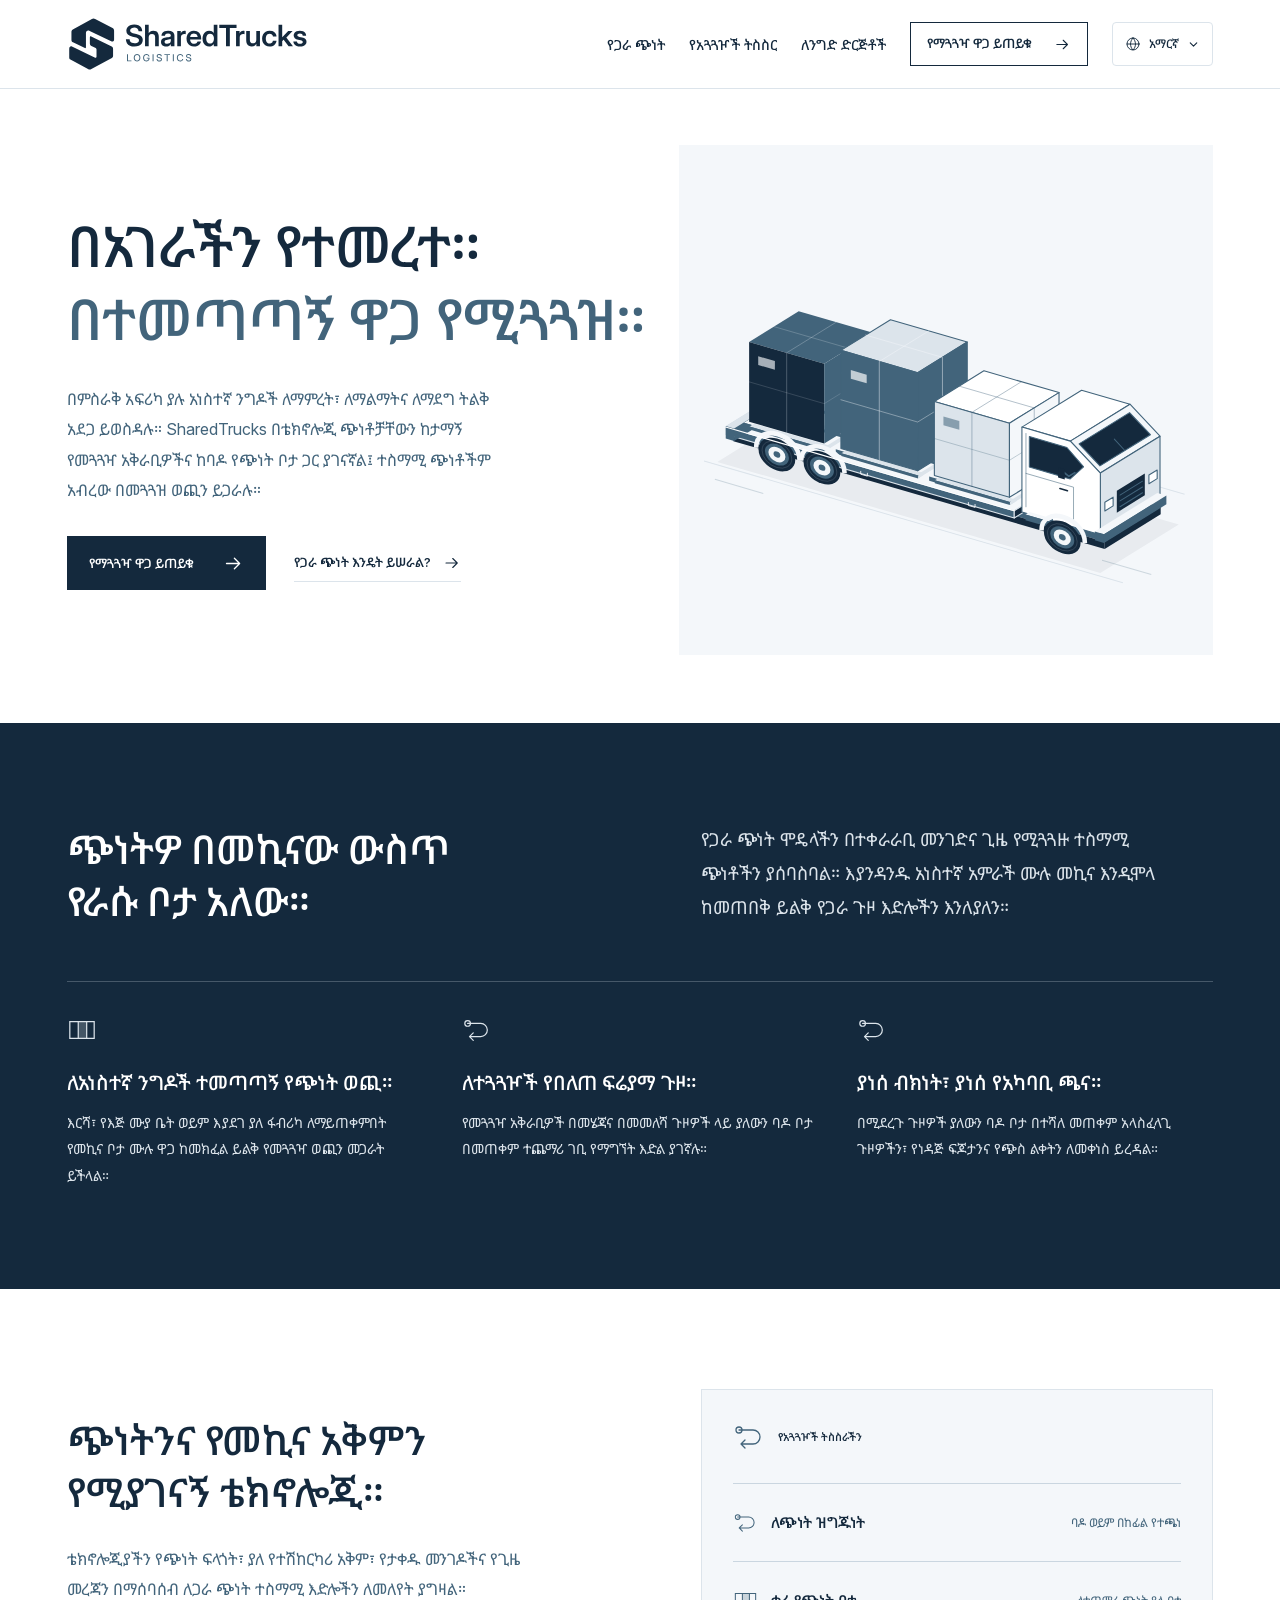
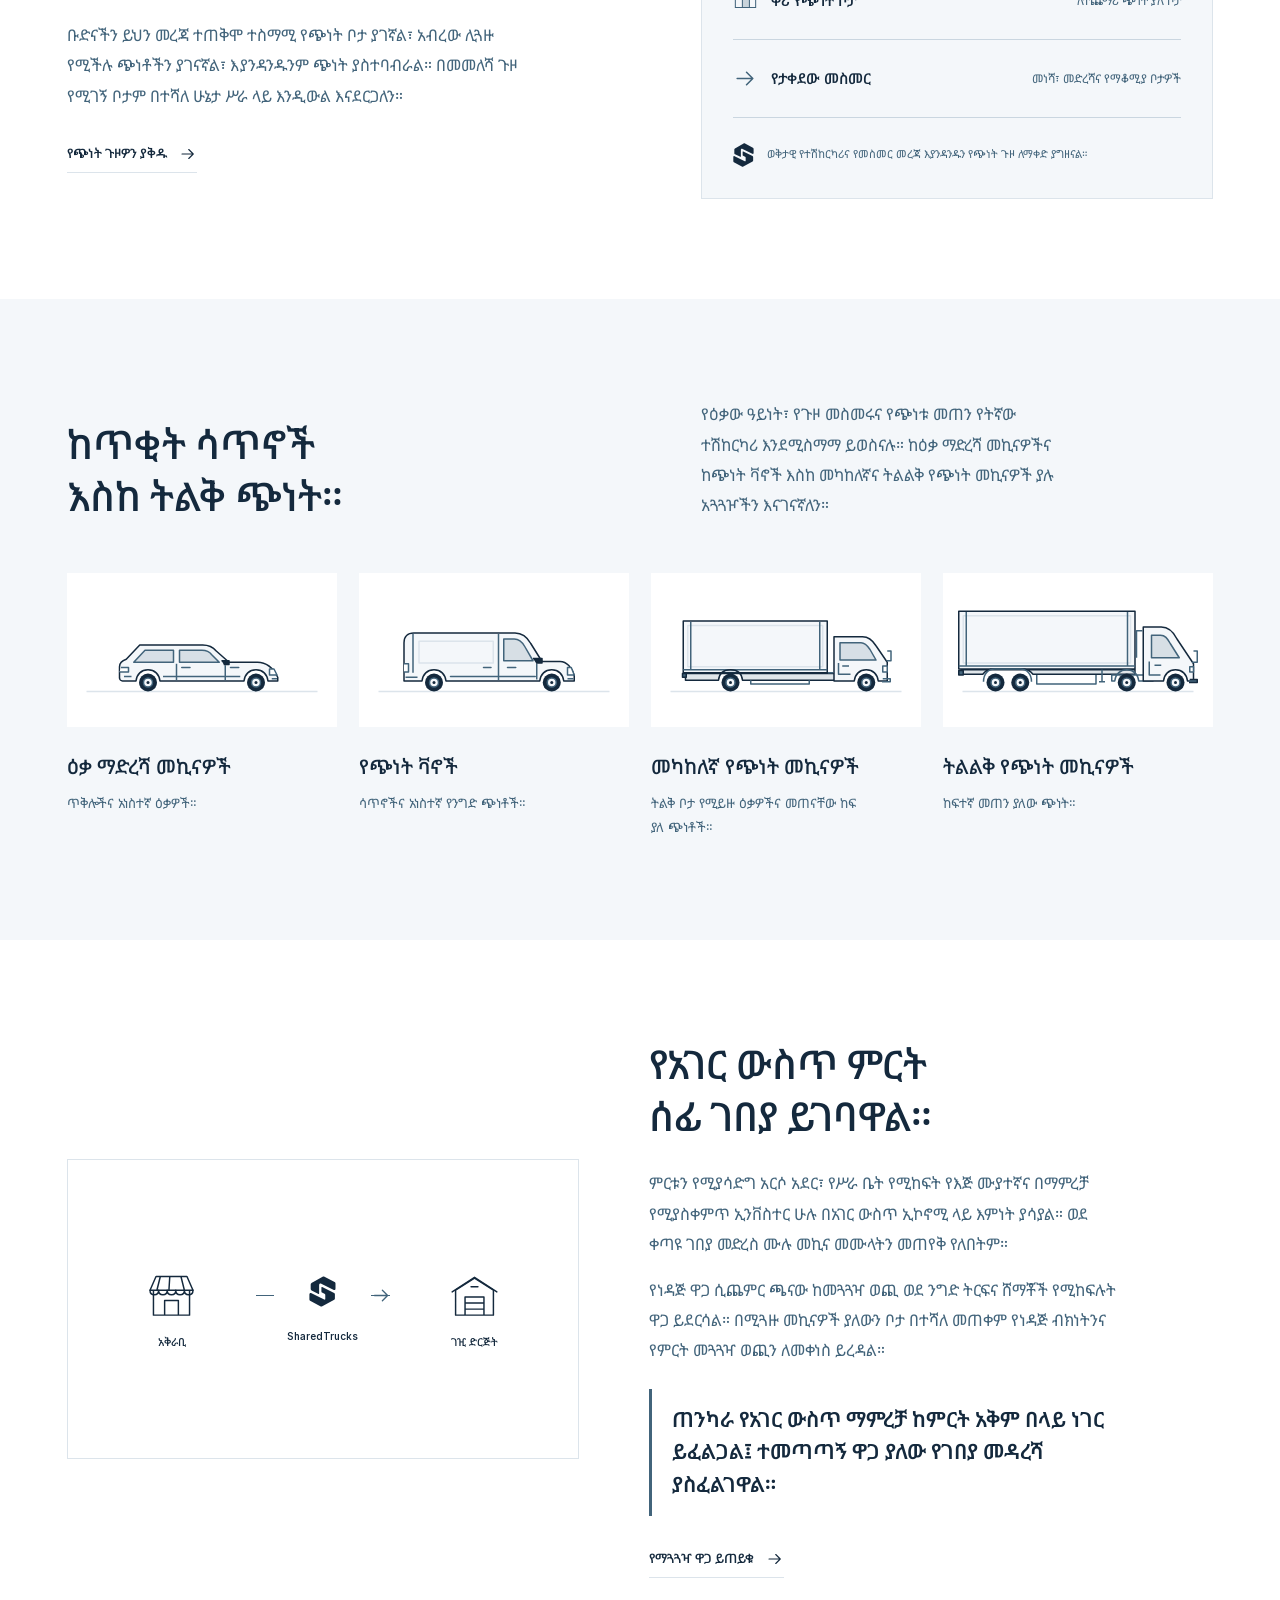
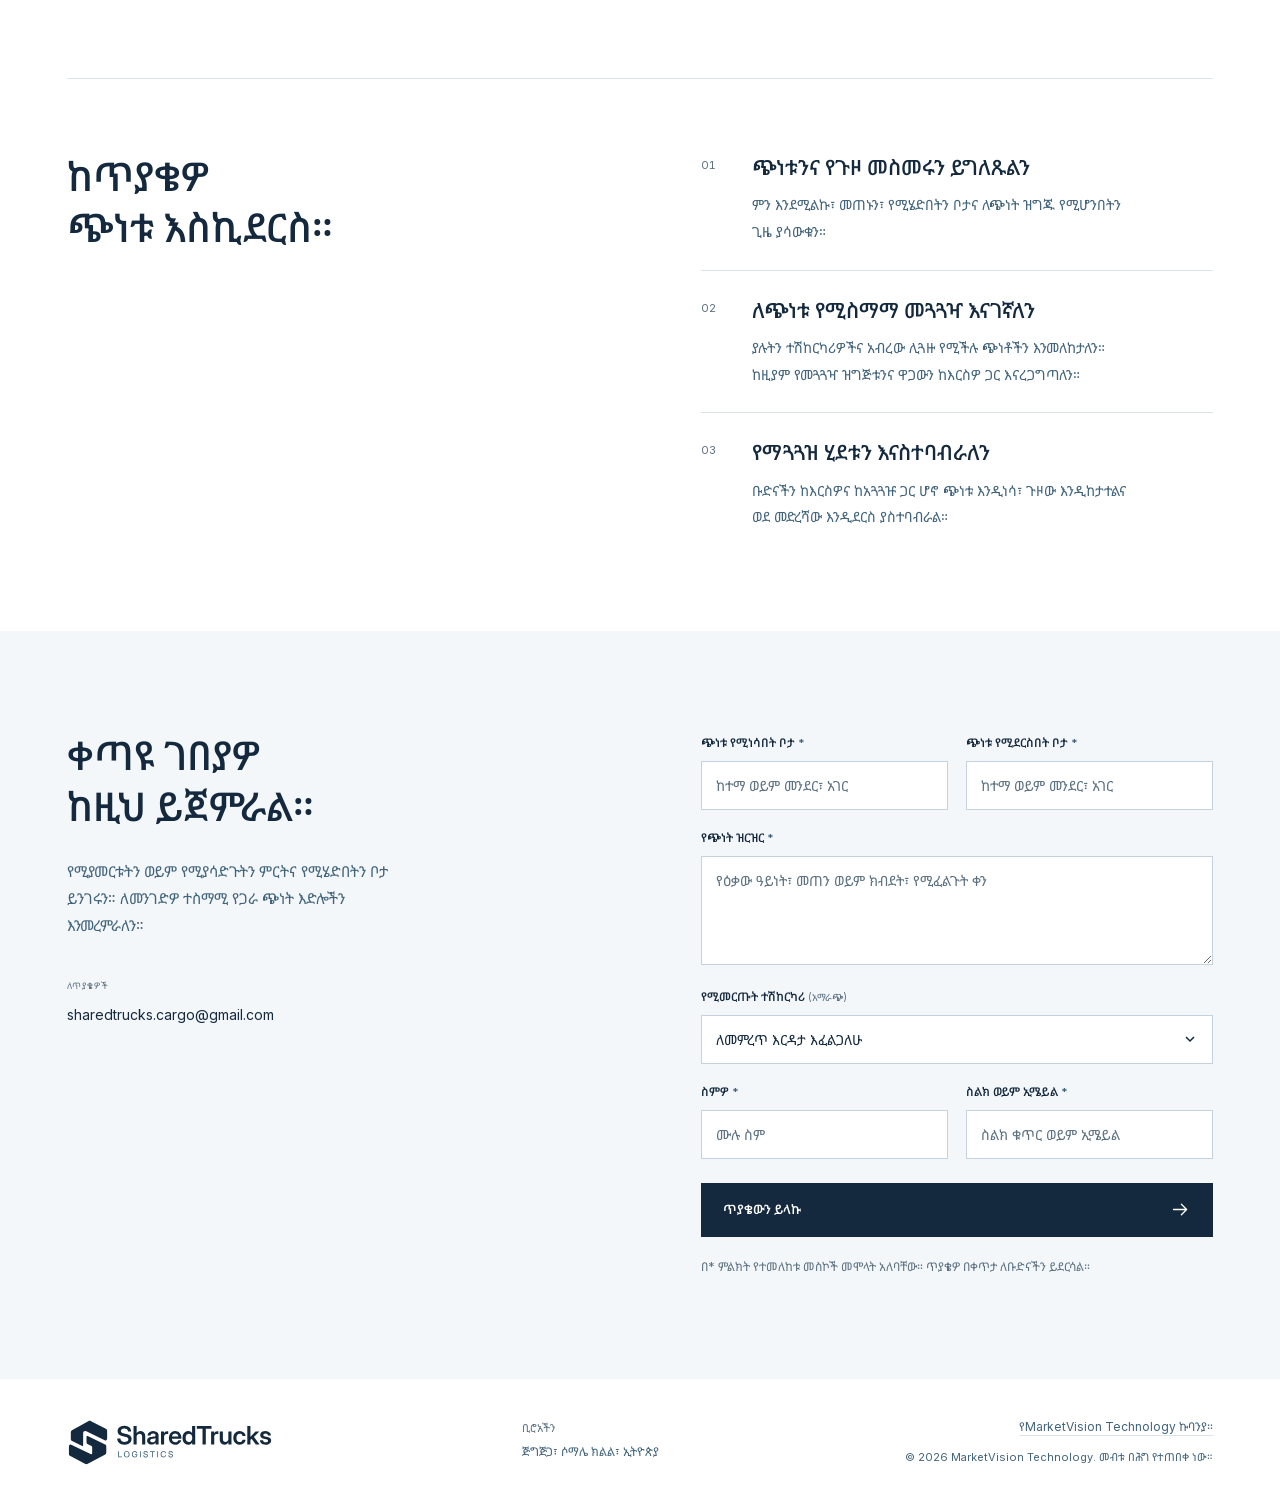
==== commit b5c96737: "Complete shared-load impact sections in am" ====
--- a/am/index.html
+++ b/am/index.html
@@ -86,7 +86,7 @@
             <h3>ለተጓጓዦች የበለጠ ፍሬያማ ጉዞ።</h3>
             <p>የመጓጓዣ አቅራቢዎች በመሄጃና በመመለሻ ጉዞዎች ላይ ያለውን ባዶ ቦታ በመጠቀም ተጨማሪ ገቢ የማግኘት እድል ያገኛሉ።</p>
           </article>
-        </div>
+        <article><svg class="benefit-icon" aria-hidden="true"><use href="#route-icon"></use></svg><h3>ያነሰ ብክነት፣ ያነሰ የአካባቢ ጫና።</h3><p>በሚደረጉ ጉዞዎች ያለውን ባዶ ቦታ በተሻለ መጠቀም አላስፈላጊ ጉዞዎችን፣ የነዳጅ ፍጆታንና የጭስ ልቀትን ለመቀነስ ይረዳል።</p></article></div>
       </div>
     </section>
 
@@ -152,7 +152,7 @@
           <h2 id="commerce-title">የአገር ውስጥ ምርት<br>ሰፊ ገበያ ይገባዋል።</h2>
           <p>ምርቱን የሚያሳድግ አርሶ አደር፣ የሥራ ቤት የሚከፍት የእጅ ሙያተኛና በማምረቻ የሚያስቀምጥ ኢንቨስተር ሁሉ በአገር ውስጥ ኢኮኖሚ ላይ እምነት ያሳያል። ወደ ቀጣዩ ገበያ መድረስ ሙሉ መኪና መሙላትን መጠየቅ የለበትም።</p>
           <p>የነዳጅ ዋጋ ሲጨምር ጫናው ከመጓጓዣ ወጪ ወደ ንግድ ትርፍና ሸማቾች የሚከፍሉት ዋጋ ይደርሳል። በሚጓዙ መኪናዎች ያለውን ቦታ በተሻለ መጠቀም የነዳጅ ብክነትንና የምርት መጓጓዣ ወጪን ለመቀነስ ይረዳል።</p>
-          <a class="text-link" href="#quote">የማጓጓዣ ዋጋ ይጠይቁ <svg class="arrow" aria-hidden="true"><use href="#arrow-right"></use></svg></a>
+          <p class="commerce-statement">ጠንካራ የአገር ውስጥ ማምረቻ ከምርት አቅም በላይ ነገር ይፈልጋል፤ ተመጣጣኝ ዋጋ ያለው የገበያ መዳረሻ ያስፈልገዋል።</p><a class="text-link" href="#quote">የማጓጓዣ ዋጋ ይጠይቁ <svg class="arrow" aria-hidden="true"><use href="#arrow-right"></use></svg></a>
         </div>
       </div>
     </section>
--- a/styles.css
+++ b/styles.css
@@ -384,3 +384,10 @@
   .footer-legal .copyright { max-width: none; text-align: left; }
   .commerce-visual { min-height: 250px; }
 }
+
+/* Shared-truckload benefits: small-business affordability, carrier utilization and fuel efficiency. */
+@media (min-width: 901px) {
+  .benefit-grid { grid-template-columns: repeat(3,minmax(0,1fr)); gap: clamp(24px,3vw,50px); }
+  .benefit-grid h3 { font-size: 20px; }
+}
+.commerce-statement { margin-top: 23px !important; padding: 15px 0 15px 20px; border-left: 3px solid var(--slate); color: var(--navy) !important; font-size: clamp(17px,1.7vw,21px) !important; line-height:1.55 !important; font-weight:600; }
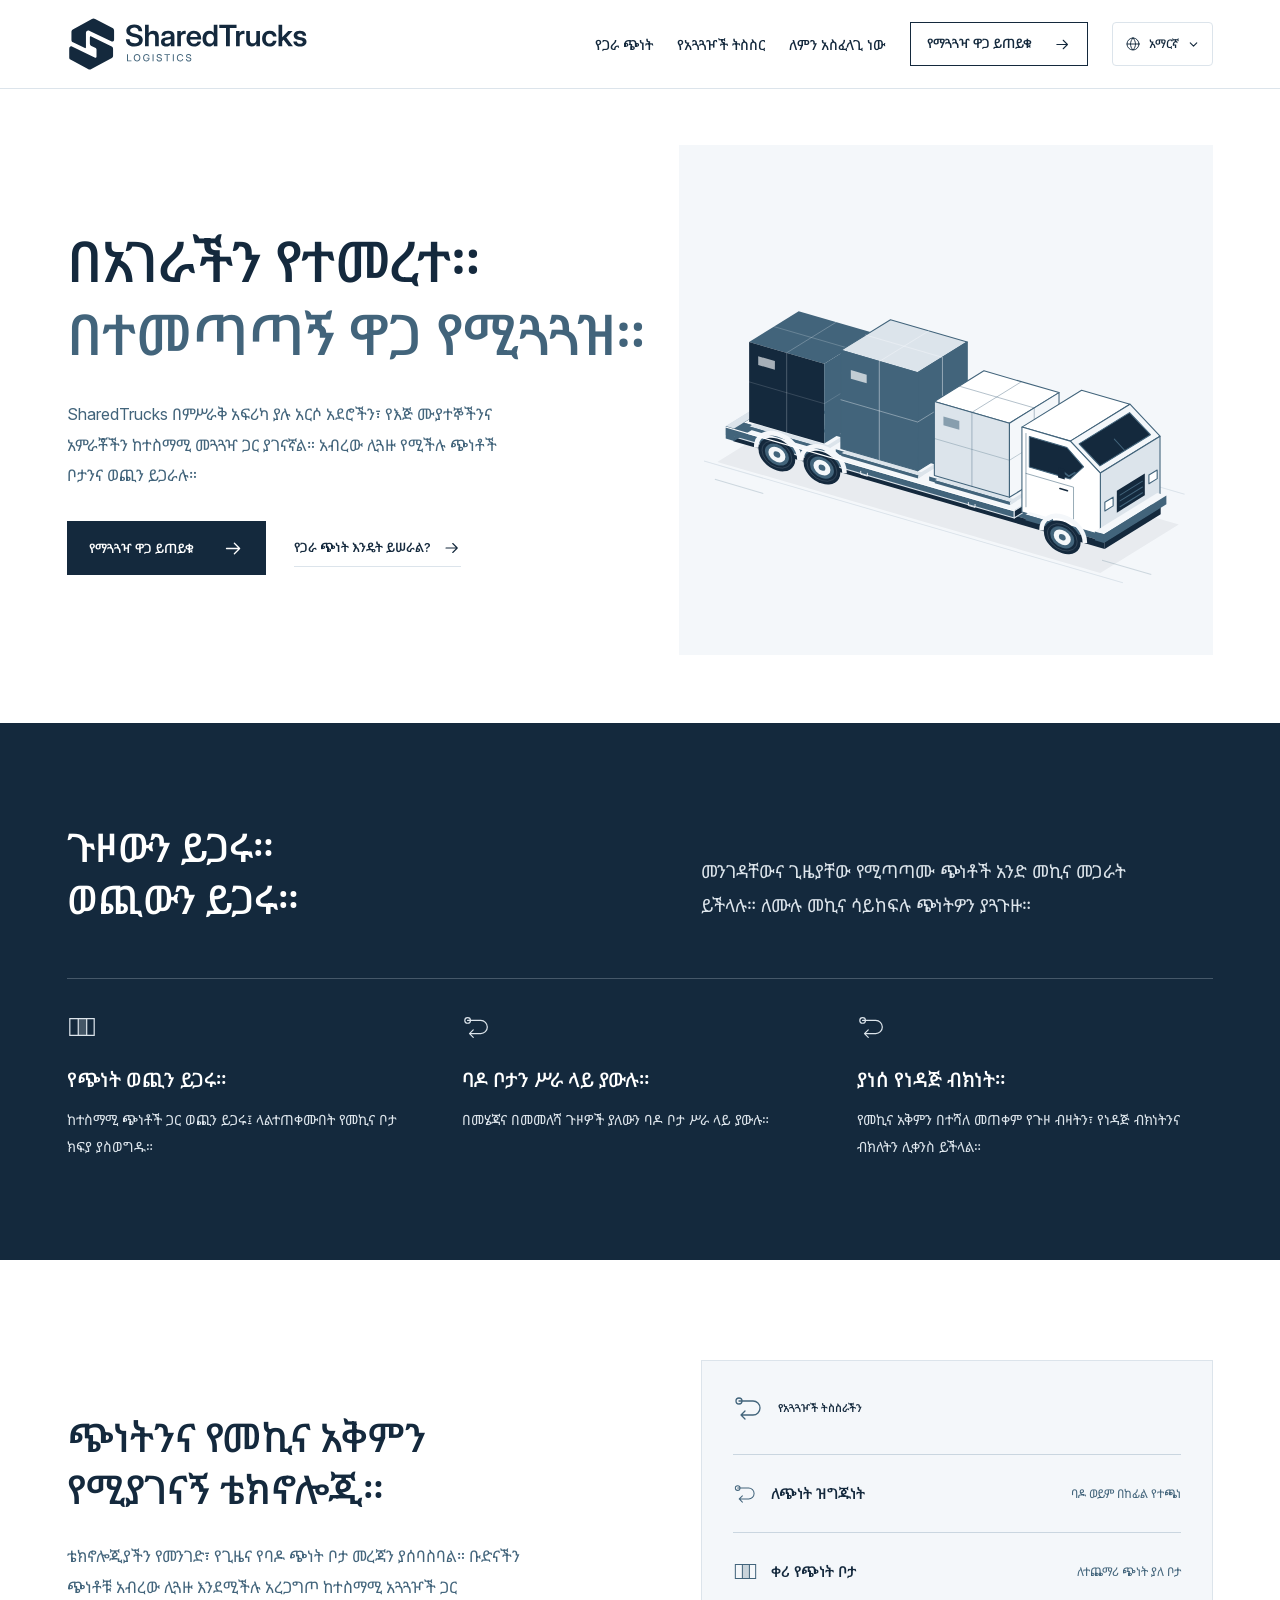
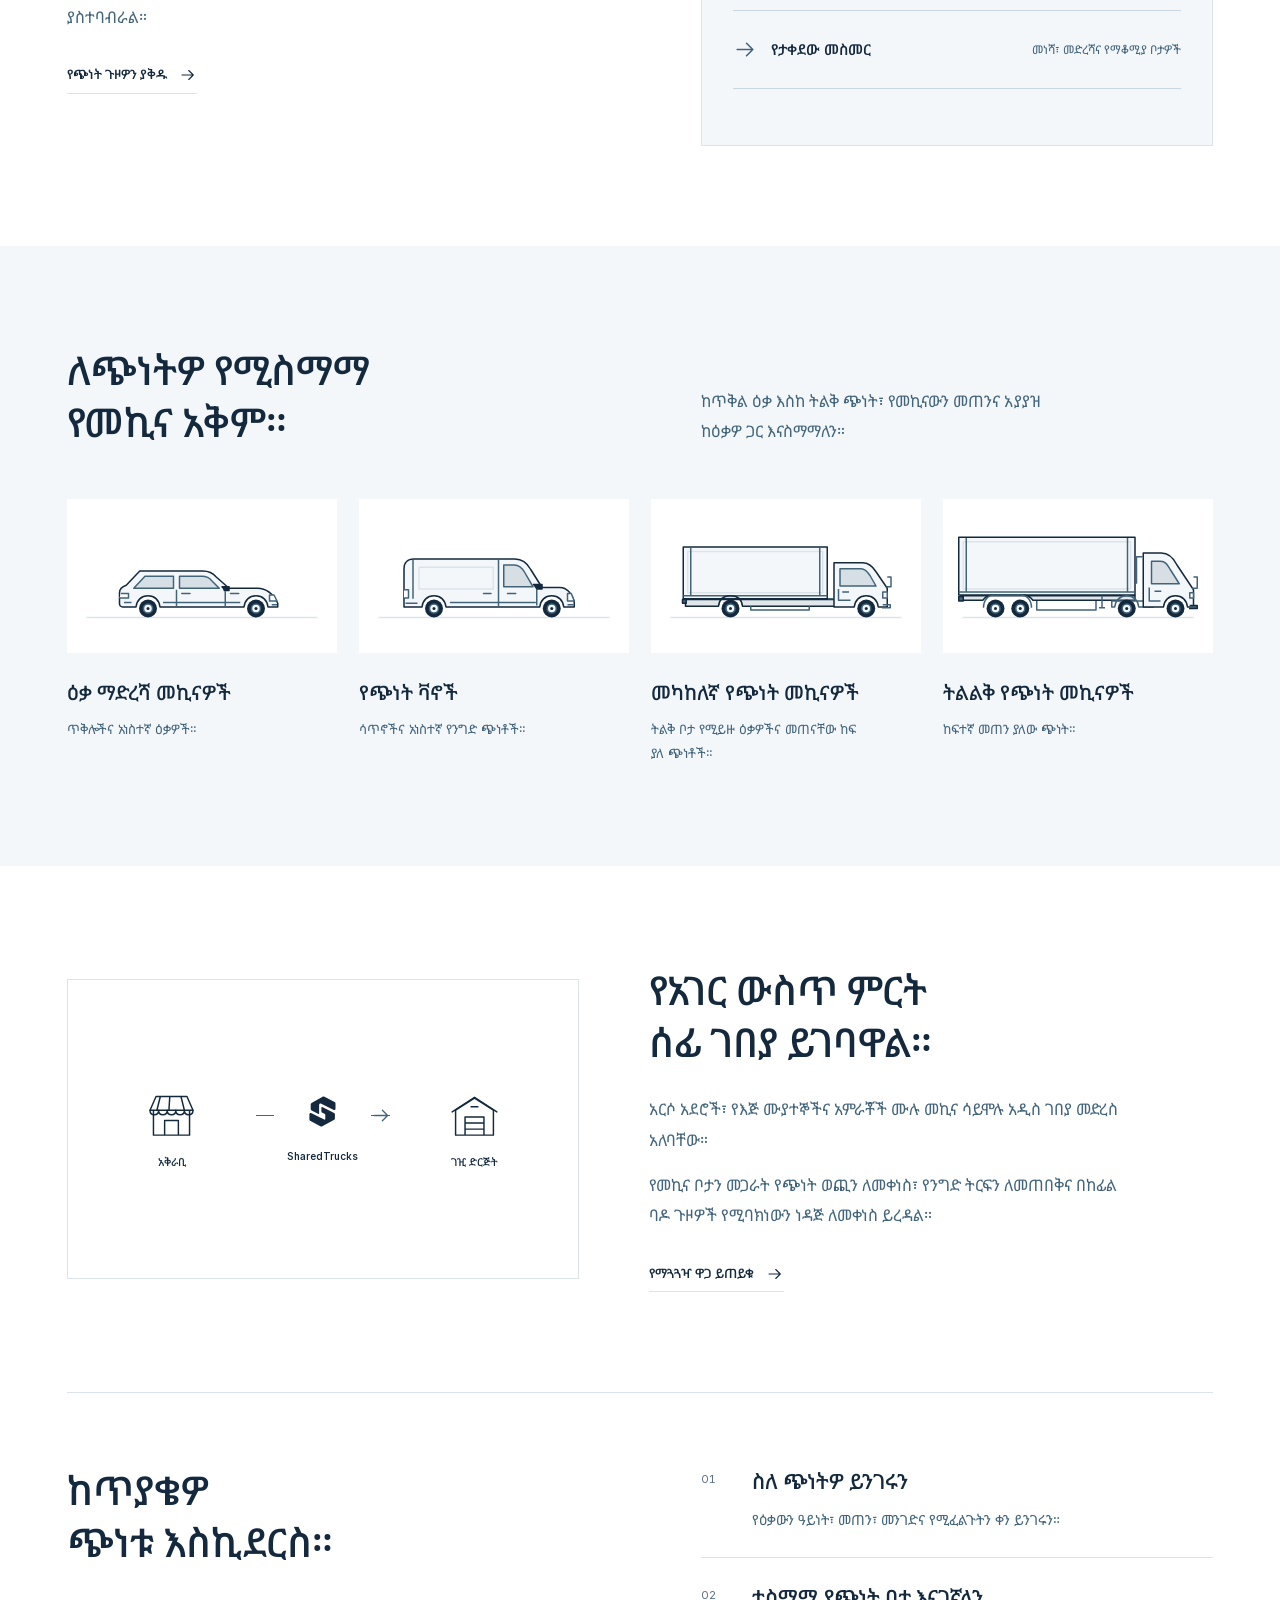
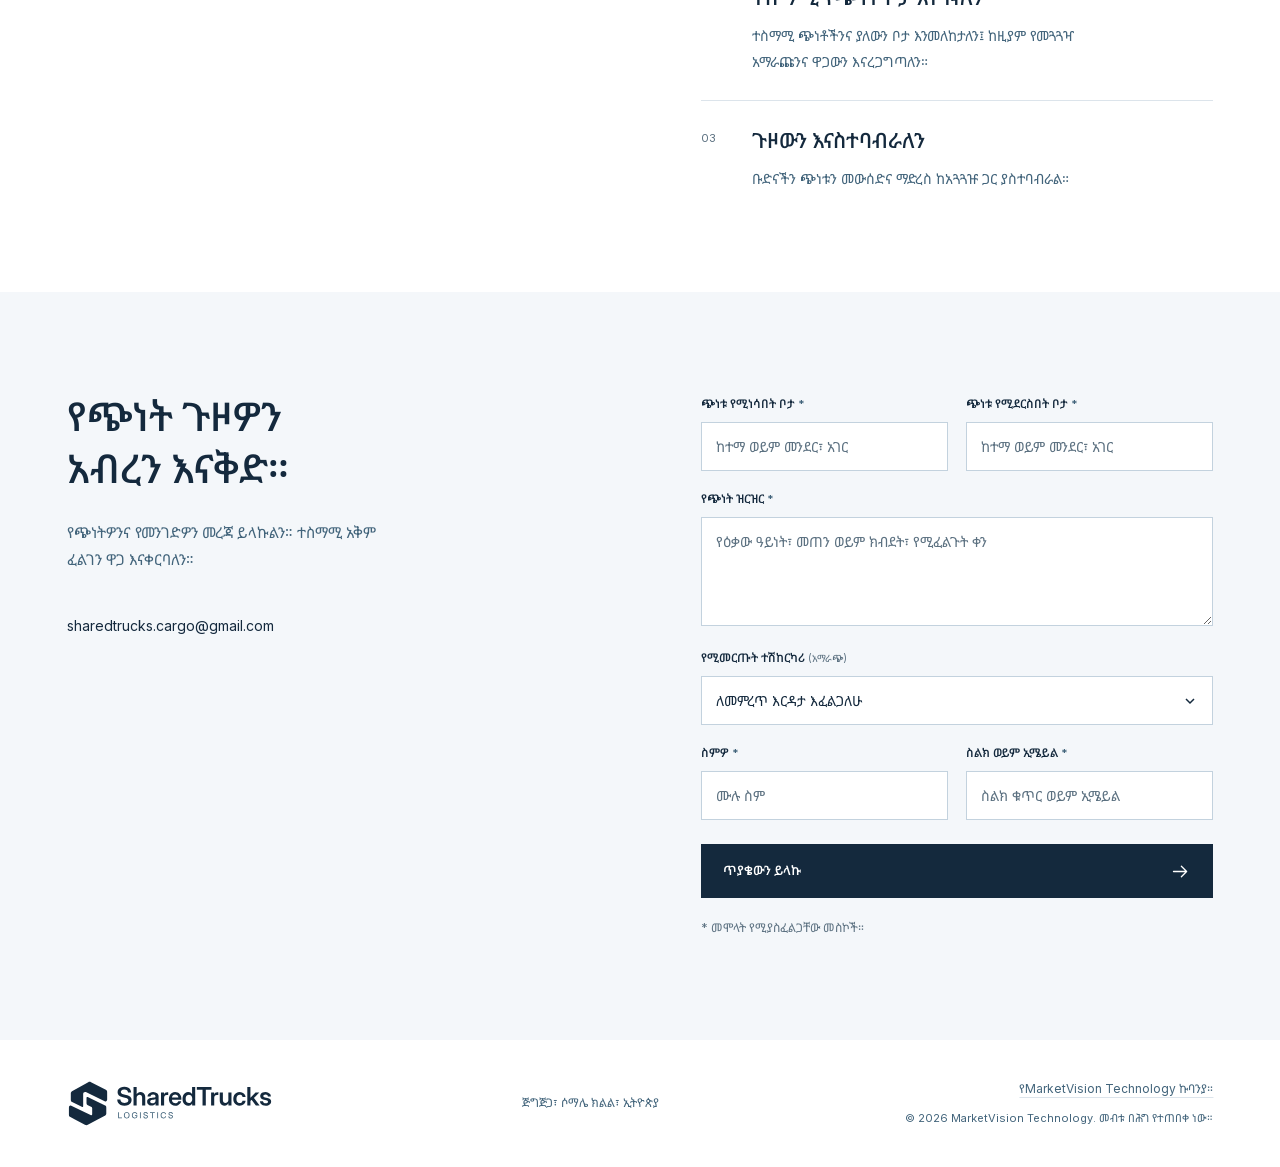
==== commit 5395a8e3: "Condense SharedTrucks copy across four languages Shorten each section around its core shared-trucklo" ====
--- a/am/index.html
+++ b/am/index.html
@@ -21,10 +21,10 @@
   <meta name="apple-mobile-web-app-title" content="SharedTrucks">
   <link rel="preload" href="../assets/inter-variable.woff2" as="font" type="font/woff2" crossorigin>
   <link rel="preload" href="../assets/shared-truck-hero.svg" as="image" fetchpriority="high">
-  <link rel="stylesheet" href="../styles.css?v=20261026-portfolio-so">
-  <script type="application/json" id="site-copy">{"nav.open": "ማውጫውን ይክፈቱ", "nav.close": "ማውጫውን ይዝጉ", "validation.required": "እባክዎ ይህን መስክ ይሙሉ።", "validation.email": "እባክዎ ትክክለኛ የኢሜይል አድራሻ ያስገቡ።", "validation.invalid": "እባክዎ በዚህ መስክ ያስገቡትን መረጃ ያረጋግጡ።", "validation.tooLong": "እባክዎ ያስገቡትን ጽሑፍ ያሳጥሩ።", "form.check": "እባክዎ ምልክት የተደረገባቸውን መስኮች ያረጋግጡ።", "form.sendingButton": "እየተላከ ነው…", "form.unavailable": "የጥያቄ መላኪያ ቅጹ ለጊዜው አይሠራም። እባክዎ ቆይተው ይሞክሩ።", "validation.contact": "ልናገኝዎ የምንችልበትን ስልክ ቁጥር ወይም ኢሜይል ያስገቡ።", "form.vehicleFallback": "ለጭነቴ የሚስማማ ተሽከርካሪ ይምከሩኝ", "form.sending": "ጥያቄዎ እየተላከ ነው…", "form.success": "ጥያቄዎ ተልኳል። ቡድናችን ያገኝዎታል።", "form.setupError": "ጥያቄዎ አልተላከም። ቅጹ መልዕክቶችን ለመቀበል ገና አልተዘጋጀም። እባክዎ ቆይተው ይሞክሩ።", "form.error": "ጥያቄዎ መድረሱን ማረጋገጥ አልቻልንም። ያስገቡት መረጃ በቅጹ ውስጥ አለ። እባክዎ እንደገና ይሞክሩ።", "form.send": "ጥያቄውን ይላኩ", "nav.business": "ለምን አስፈላጊ ነው"}</script><script src="../languages.js?v=20261026-portfolio-so" defer></script><script src="../site-config.js" defer></script>
-  <script src="../script.js?v=20261026-portfolio-so" defer></script>
-<link rel="alternate" hreflang="en" href="https://sharedtrucks.com/"><meta property="og:locale:alternate" content="en_US"><link rel="alternate" hreflang="am" href="https://sharedtrucks.com/am/"><link rel="alternate" hreflang="om" href="https://sharedtrucks.com/om/"><meta property="og:locale:alternate" content="om_ET"><link rel="alternate" hreflang="so" href="https://sharedtrucks.com/so/"><meta property="og:locale:alternate" content="so_ET"><link rel="alternate" hreflang="x-default" href="https://sharedtrucks.com/"><link rel="stylesheet" href="../languages.css?v=20261026-portfolio-so"><link rel="preload" href="../assets/noto-sans-ethiopic.woff" as="font" type="font/woff" crossorigin=""></head>
+  <link rel="stylesheet" href="../styles.css?v=20261028-concise-copy-v1">
+  <script type="application/json" id="site-copy">{"nav.open": "ማውጫውን ይክፈቱ", "nav.close": "ማውጫውን ይዝጉ", "validation.required": "እባክዎ ይህን መስክ ይሙሉ።", "validation.email": "እባክዎ ትክክለኛ የኢሜይል አድራሻ ያስገቡ።", "validation.invalid": "እባክዎ በዚህ መስክ ያስገቡትን መረጃ ያረጋግጡ።", "validation.tooLong": "እባክዎ ያስገቡትን ጽሑፍ ያሳጥሩ።", "form.check": "እባክዎ ምልክት የተደረገባቸውን መስኮች ያረጋግጡ።", "form.sendingButton": "እየተላከ ነው…", "form.unavailable": "የጥያቄ መላኪያ ቅጹ ለጊዜው አይሠራም። እባክዎ ቆይተው ይሞክሩ።", "validation.contact": "ልናገኝዎ የምንችልበትን ስልክ ቁጥር ወይም ኢሜይል ያስገቡ።", "form.vehicleFallback": "ለጭነቴ የሚስማማ ተሽከርካሪ ይምከሩኝ", "form.sending": "ጥያቄዎ እየተላከ ነው…", "form.success": "ጥያቄዎ ተልኳል። ቡድናችን ያገኝዎታል።", "form.setupError": "ጥያቄዎ አልተላከም። ቅጹ መልዕክቶችን ለመቀበል ገና አልተዘጋጀም። እባክዎ ቆይተው ይሞክሩ።", "form.error": "ጥያቄዎ መድረሱን ማረጋገጥ አልቻልንም። ያስገቡት መረጃ በቅጹ ውስጥ አለ። እባክዎ እንደገና ይሞክሩ።", "form.send": "ጥያቄውን ይላኩ", "nav.business": "ለምን አስፈላጊ ነው"}</script><script src="../languages.js?v=20261028-concise-copy-v1" defer></script><script src="../site-config.js" defer></script>
+  <script src="../script.js?v=20261028-concise-copy-v1" defer></script>
+<link rel="alternate" hreflang="en" href="https://sharedtrucks.com/"><meta property="og:locale:alternate" content="en_US"><link rel="alternate" hreflang="am" href="https://sharedtrucks.com/am/"><link rel="alternate" hreflang="om" href="https://sharedtrucks.com/om/"><meta property="og:locale:alternate" content="om_ET"><link rel="alternate" hreflang="so" href="https://sharedtrucks.com/so/"><meta property="og:locale:alternate" content="so_ET"><link rel="alternate" hreflang="x-default" href="https://sharedtrucks.com/"><link rel="stylesheet" href="../languages.css?v=20261028-concise-copy-v1"><link rel="preload" href="../assets/noto-sans-ethiopic.woff" as="font" type="font/woff" crossorigin=""></head>
 <body>
   <a class="skip-link" href="#main">ወደ ዋናው ይዘት ይሂዱ</a>
   <svg class="svg-definitions" xmlns="http://www.w3.org/2000/svg" aria-hidden="true">
@@ -40,7 +40,7 @@
       <nav id="primary-nav" class="primary-nav" aria-label="ዋና ማውጫ">
         <a href="#shared-truckload">የጋራ ጭነት</a>
         <a href="#network">የአጓጓዦች ትስስር</a>
-        <a href="#business-shipping">ለንግድ ድርጅቶች</a>
+        <a href="#business-shipping">ለምን አስፈላጊ ነው</a>
         <a class="button button-small button-outline" href="#quote">የማጓጓዣ ዋጋ ይጠይቁ <svg class="arrow" aria-hidden="true"><use href="#arrow-right"></use></svg></a>
       </nav>
     <details class="language-switcher" data-language-switcher>
@@ -55,7 +55,7 @@
       <div class="container hero-grid">
         <div class="hero-copy">
           <h1 id="hero-title">በአገራችን የተመረተ።<br><span>በተመጣጣኝ ዋጋ የሚጓጓዝ።</span></h1>
-          <p class="hero-description">በምስራቅ አፍሪካ ያሉ አነስተኛ ንግዶች ለማምረት፣ ለማልማትና ለማደግ ትልቅ አደጋ ይወስዳሉ። SharedTrucks በቴክኖሎጂ ጭነቶቻቸውን ከታማኝ የመጓጓዣ አቅራቢዎችና ከባዶ የጭነት ቦታ ጋር ያገናኛል፤ ተስማሚ ጭነቶችም አብረው በመጓጓዝ ወጪን ይጋራሉ።</p>
+          <p class="hero-description">SharedTrucks በምሥራቅ አፍሪካ ያሉ አርሶ አደሮችን፣ የእጅ ሙያተኞችንና አምራቾችን ከተስማሚ መጓጓዣ ጋር ያገናኛል። አብረው ሊጓዙ የሚችሉ ጭነቶች ቦታንና ወጪን ይጋራሉ።</p>
           <div class="hero-actions">
             <a class="button" href="#quote">የማጓጓዣ ዋጋ ይጠይቁ <svg class="arrow" aria-hidden="true"><use href="#arrow-right"></use></svg></a>
             <a class="text-link" href="#shared-truckload">የጋራ ጭነት እንዴት ይሠራል? <svg class="arrow" aria-hidden="true"><use href="#arrow-right"></use></svg></a>
@@ -71,22 +71,22 @@
       <div class="container">
         <div class="shared-intro">
           <div>
-            <h2 id="shared-title">ጭነትዎ በመኪናው ውስጥ<br>የራሱ ቦታ አለው።</h2>
-          </div>
-          <p class="shared-description">የጋራ ጭነት ሞዴላችን በተቀራራቢ መንገድና ጊዜ የሚጓጓዙ ተስማሚ ጭነቶችን ያሰባስባል። እያንዳንዱ አነስተኛ አምራች ሙሉ መኪና እንዲሞላ ከመጠበቅ ይልቅ የጋራ ጉዞ እድሎችን እንለያለን።</p>
+            <h2 id="shared-title">ጉዞውን ይጋሩ።<br>ወጪውን ይጋሩ።</h2>
+          </div>
+          <p class="shared-description">መንገዳቸውና ጊዜያቸው የሚጣጣሙ ጭነቶች አንድ መኪና መጋራት ይችላሉ። ለሙሉ መኪና ሳይከፍሉ ጭነትዎን ያጓጉዙ።</p>
         </div>
         <div class="benefit-grid">
           <article>
             <svg class="benefit-icon" aria-hidden="true"><use href="#space-icon"></use></svg>
-            <h3>ለአነስተኛ ንግዶች ተመጣጣኝ የጭነት ወጪ።</h3>
-            <p>እርሻ፣ የእጅ ሙያ ቤት ወይም እያደገ ያለ ፋብሪካ ለማይጠቀምበት የመኪና ቦታ ሙሉ ዋጋ ከመክፈል ይልቅ የመጓጓዣ ወጪን መጋራት ይችላል።</p>
+            <h3>የጭነት ወጪን ይጋሩ።</h3>
+            <p>ከተስማሚ ጭነቶች ጋር ወጪን ይጋሩ፤ ላልተጠቀሙበት የመኪና ቦታ ክፍያ ያስወግዱ።</p>
           </article>
           <article>
             <svg class="benefit-icon" aria-hidden="true"><use href="#route-icon"></use></svg>
-            <h3>ለተጓጓዦች የበለጠ ፍሬያማ ጉዞ።</h3>
-            <p>የመጓጓዣ አቅራቢዎች በመሄጃና በመመለሻ ጉዞዎች ላይ ያለውን ባዶ ቦታ በመጠቀም ተጨማሪ ገቢ የማግኘት እድል ያገኛሉ።</p>
-          </article>
-        <article><svg class="benefit-icon" aria-hidden="true"><use href="#route-icon"></use></svg><h3>ያነሰ ብክነት፣ ያነሰ የአካባቢ ጫና።</h3><p>በሚደረጉ ጉዞዎች ያለውን ባዶ ቦታ በተሻለ መጠቀም አላስፈላጊ ጉዞዎችን፣ የነዳጅ ፍጆታንና የጭስ ልቀትን ለመቀነስ ይረዳል።</p></article></div>
+            <h3>ባዶ ቦታን ሥራ ላይ ያውሉ።</h3>
+            <p>በመሄጃና በመመለሻ ጉዞዎች ያለውን ባዶ ቦታ ሥራ ላይ ያውሉ።</p>
+          </article>
+        <article><svg class="benefit-icon" aria-hidden="true"><use href="#route-icon"></use></svg><h3>ያነሰ የነዳጅ ብክነት።</h3><p>የመኪና አቅምን በተሻለ መጠቀም የጉዞ ብዛትን፣ የነዳጅ ብክነትንና ብክለትን ሊቀንስ ይችላል።</p></article></div>
       </div>
     </section>
 
@@ -94,18 +94,16 @@
       <div class="container network-grid">
         <div class="network-copy">
           <h2 id="network-title">ጭነትንና የመኪና አቅምን<br>የሚያገናኝ ቴክኖሎጂ።</h2>
-          <p>ቴክኖሎጂያችን የጭነት ፍላጎት፣ ያለ የተሽከርካሪ አቅም፣ የታቀዱ መንገዶችና የጊዜ መረጃን በማሰባሰብ ለጋራ ጭነት ተስማሚ እድሎችን ለመለየት ያግዛል።</p>
-          <p>ቡድናችን ይህን መረጃ ተጠቅሞ ተስማሚ የጭነት ቦታ ያገኛል፣ አብረው ሊጓዙ የሚችሉ ጭነቶችን ያገናኛል፣ እያንዳንዱንም ጭነት ያስተባብራል። በመመለሻ ጉዞ የሚገኝ ቦታም በተሻለ ሁኔታ ሥራ ላይ እንዲውል እናደርጋለን።</p>
+          <p>ቴክኖሎጂያችን የመንገድ፣ የጊዜና የባዶ ጭነት ቦታ መረጃን ያሰባስባል። ቡድናችን ጭነቶቹ አብረው ሊጓዙ እንደሚችሉ አረጋግጦ ከተስማሚ አጓጓዦች ጋር ያስተባብራል።</p>
           <a class="text-link" href="#quote">የጭነት ጉዞዎን ያቅዱ <svg class="arrow" aria-hidden="true"><use href="#arrow-right"></use></svg></a>
         </div>
-        <figure class="capacity-panel" aria-labelledby="capacity-caption">
-          <div class="capacity-panel-head"><svg viewbox="0 0 32 32" aria-hidden="true"><use href="#route-icon"></use></svg><span>የአጓጓዦች ትስስራችን</span></div>
+        <figure class="capacity-panel" aria-labelledby="capacity-title">
+          <div class="capacity-panel-head"><svg viewbox="0 0 32 32" aria-hidden="true"><use href="#route-icon"></use></svg><span id="capacity-title">የአጓጓዦች ትስስራችን</span></div>
           <dl class="capacity-fields">
             <div><dt><svg aria-hidden="true"><use href="#route-icon"></use></svg>ለጭነት ዝግጁነት</dt><dd>ባዶ ወይም በከፊል የተጫነ</dd></div>
             <div><dt><svg aria-hidden="true"><use href="#space-icon"></use></svg>ቀሪ የጭነት ቦታ</dt><dd>ለተጨማሪ ጭነት ያለ ቦታ</dd></div>
             <div><dt><svg aria-hidden="true"><use href="#arrow-right"></use></svg>የታቀደው መስመር</dt><dd>መነሻ፣ መድረሻና የማቆሚያ ቦታዎች</dd></div>
           </dl>
-          <figcaption id="capacity-caption"><img src="../assets/logo-mark.svg" width="272" height="308" alt="" loading="lazy"><span>ወቅታዊ የተሽከርካሪና የመስመር መረጃ እያንዳንዱን የጭነት ጉዞ ለማቀድ ያግዘናል።</span></figcaption>
         </figure>
       </div>
     </section>
@@ -114,9 +112,9 @@
       <div class="container">
         <div class="section-intro">
           <div>
-            <h2 id="vehicles-title">ከጥቂት ሳጥኖች<br>እስከ ትልቅ ጭነት።</h2>
-          </div>
-          <p>የዕቃው ዓይነት፣ የጉዞ መስመሩና የጭነቱ መጠን የትኛው ተሽከርካሪ እንደሚስማማ ይወስናሉ። ከዕቃ ማድረሻ መኪናዎችና ከጭነት ቫኖች እስከ መካከለኛና ትልልቅ የጭነት መኪናዎች ያሉ አጓጓዦችን እናገናኛለን።</p>
+            <h2 id="vehicles-title">ለጭነትዎ የሚስማማ<br>የመኪና አቅም።</h2>
+          </div>
+          <p>ከጥቅል ዕቃ እስከ ትልቅ ጭነት፣ የመኪናውን መጠንና አያያዝ ከዕቃዎ ጋር እናስማማለን።</p>
         </div>
         <div class="vehicle-grid">
           <article class="vehicle">
@@ -150,9 +148,9 @@
         </div>
         <div class="commerce-copy">
           <h2 id="commerce-title">የአገር ውስጥ ምርት<br>ሰፊ ገበያ ይገባዋል።</h2>
-          <p>ምርቱን የሚያሳድግ አርሶ አደር፣ የሥራ ቤት የሚከፍት የእጅ ሙያተኛና በማምረቻ የሚያስቀምጥ ኢንቨስተር ሁሉ በአገር ውስጥ ኢኮኖሚ ላይ እምነት ያሳያል። ወደ ቀጣዩ ገበያ መድረስ ሙሉ መኪና መሙላትን መጠየቅ የለበትም።</p>
-          <p>የነዳጅ ዋጋ ሲጨምር ጫናው ከመጓጓዣ ወጪ ወደ ንግድ ትርፍና ሸማቾች የሚከፍሉት ዋጋ ይደርሳል። በሚጓዙ መኪናዎች ያለውን ቦታ በተሻለ መጠቀም የነዳጅ ብክነትንና የምርት መጓጓዣ ወጪን ለመቀነስ ይረዳል።</p>
-          <p class="commerce-statement">ጠንካራ የአገር ውስጥ ማምረቻ ከምርት አቅም በላይ ነገር ይፈልጋል፤ ተመጣጣኝ ዋጋ ያለው የገበያ መዳረሻ ያስፈልገዋል።</p><a class="text-link" href="#quote">የማጓጓዣ ዋጋ ይጠይቁ <svg class="arrow" aria-hidden="true"><use href="#arrow-right"></use></svg></a>
+          <p>አርሶ አደሮች፣ የእጅ ሙያተኞችና አምራቾች ሙሉ መኪና ሳይሞሉ አዲስ ገበያ መድረስ አለባቸው።</p>
+          <p>የመኪና ቦታን መጋራት የጭነት ወጪን ለመቀነስ፣ የንግድ ትርፍን ለመጠበቅና በከፊል ባዶ ጉዞዎች የሚባክነውን ነዳጅ ለመቀነስ ይረዳል።</p>
+          <a class="text-link" href="#quote">የማጓጓዣ ዋጋ ይጠይቁ <svg class="arrow" aria-hidden="true"><use href="#arrow-right"></use></svg></a>
         </div>
       </div>
     </section>
@@ -163,9 +161,9 @@
           <h2 id="process-title">ከጥያቄዎ<br>ጭነቱ እስኪደርስ።</h2>
         </div>
         <ol class="process-list">
-          <li><span class="step-number" aria-hidden="true">01</span><div><h3>ጭነቱንና የጉዞ መስመሩን ይግለጹልን</h3><p>ምን እንደሚልኩ፣ መጠኑን፣ የሚሄድበትን ቦታና ለጭነት ዝግጁ የሚሆንበትን ጊዜ ያሳውቁን።</p></div></li>
-          <li><span class="step-number" aria-hidden="true">02</span><div><h3>ለጭነቱ የሚስማማ መጓጓዣ እናገኛለን</h3><p>ያሉትን ተሽከርካሪዎችና አብረው ሊጓዙ የሚችሉ ጭነቶችን እንመለከታለን። ከዚያም የመጓጓዣ ዝግጅቱንና ዋጋውን ከእርስዎ ጋር እናረጋግጣለን።</p></div></li>
-          <li><span class="step-number" aria-hidden="true">03</span><div><h3>የማጓጓዝ ሂደቱን እናስተባብራለን</h3><p>ቡድናችን ከእርስዎና ከአጓጓዡ ጋር ሆኖ ጭነቱ እንዲነሳ፣ ጉዞው እንዲከታተልና ወደ መድረሻው እንዲደርስ ያስተባብራል።</p></div></li>
+          <li><span class="step-number" aria-hidden="true">01</span><div><h3>ስለ ጭነትዎ ይንገሩን</h3><p>የዕቃውን ዓይነት፣ መጠን፣ መንገድና የሚፈልጉትን ቀን ይንገሩን።</p></div></li>
+          <li><span class="step-number" aria-hidden="true">02</span><div><h3>ተስማሚ የጭነት ቦታ እናገኛለን</h3><p>ተስማሚ ጭነቶችንና ያለውን ቦታ እንመለከታለን፤ ከዚያም የመጓጓዣ አማራጩንና ዋጋውን እናረጋግጣለን።</p></div></li>
+          <li><span class="step-number" aria-hidden="true">03</span><div><h3>ጉዞውን እናስተባብራለን</h3><p>ቡድናችን ጭነቱን መውሰድና ማድረስ ከአጓጓዡ ጋር ያስተባብራል።</p></div></li>
         </ol>
       </div>
     </section>
@@ -173,9 +171,9 @@
     <section id="quote" class="quote-section section" aria-labelledby="quote-title">
       <div class="container quote-grid">
         <div class="quote-copy">
-          <h2 id="quote-title">ቀጣዩ ገበያዎ<br>ከዚህ ይጀምራል።</h2>
-          <p>የሚያመርቱትን ወይም የሚያሳድጉትን ምርትና የሚሄድበትን ቦታ ይንገሩን። ለመንገድዎ ተስማሚ የጋራ ጭነት እድሎችን እንመረምራለን።</p>
-          <div class="quote-contact"><span>ለጥያቄዎች</span><p>sharedtrucks.cargo@gmail.com</p></div>
+          <h2 id="quote-title">የጭነት ጉዞዎን<br>አብረን እናቅድ።</h2>
+          <p>የጭነትዎንና የመንገድዎን መረጃ ይላኩልን። ተስማሚ አቅም ፈልገን ዋጋ እናቀርባለን።</p>
+          <div class="quote-contact"><p>sharedtrucks.cargo@gmail.com</p></div>
         </div>
         <div class="quote-form-wrap">
           <form id="quote-form">
@@ -215,7 +213,7 @@
               </div>
             </div>
             <button id="quote-submit" class="button submit-button" type="submit" disabled><span id="quote-submit-label" data-submit-label>ጥያቄውን ይላኩ</span><svg class="arrow" aria-hidden="true"><use href="#arrow-right"></use></svg></button>
-            <p class="field-key">በ* ምልክት የተመለከቱ መስኮች መሞላት አለባቸው። ጥያቄዎ በቀጥታ ለቡድናችን ይደርሳል።</p>
+            <p class="field-key">* መሞላት የሚያስፈልጋቸው መስኮች።</p>
             <p id="form-status" class="form-status" role="status" aria-live="polite" tabindex="-1"></p>
             <noscript><p class="form-note">በዚህ ቅጽ ጥያቄዎን ለመላክ JavaScriptን ያብሩ።</p></noscript>
           </form>
@@ -227,7 +225,7 @@
   <footer class="site-footer">
     <div class="container footer-inner">
       <a class="brand footer-brand" href="#top" aria-label="የSharedTrucks Logistics ዋና ገጽ"><img src="../assets/logo.svg?v=refined-s-v2" width="329" height="84" alt="SharedTrucks Logistics"></a>
-      <div class="footer-office"><span class="footer-label">ቢሮአችን</span><p>ጅግጅጋ፣ ሶማሌ ክልል፣ ኢትዮጵያ</p></div>
+      <div class="footer-office"><p>ጅግጅጋ፣ ሶማሌ ክልል፣ ኢትዮጵያ</p></div>
       <div class="footer-legal"><p class="ownership"><a href="https://marketvisiontech.com/am/">የMarketVision Technology ኩባንያ።</a></p><p class="copyright">© <span id="copyright-year">2026</span> MarketVision Technology. <span>መብቱ በሕግ የተጠበቀ ነው።</span></p></div>
     </div>
   </footer>
